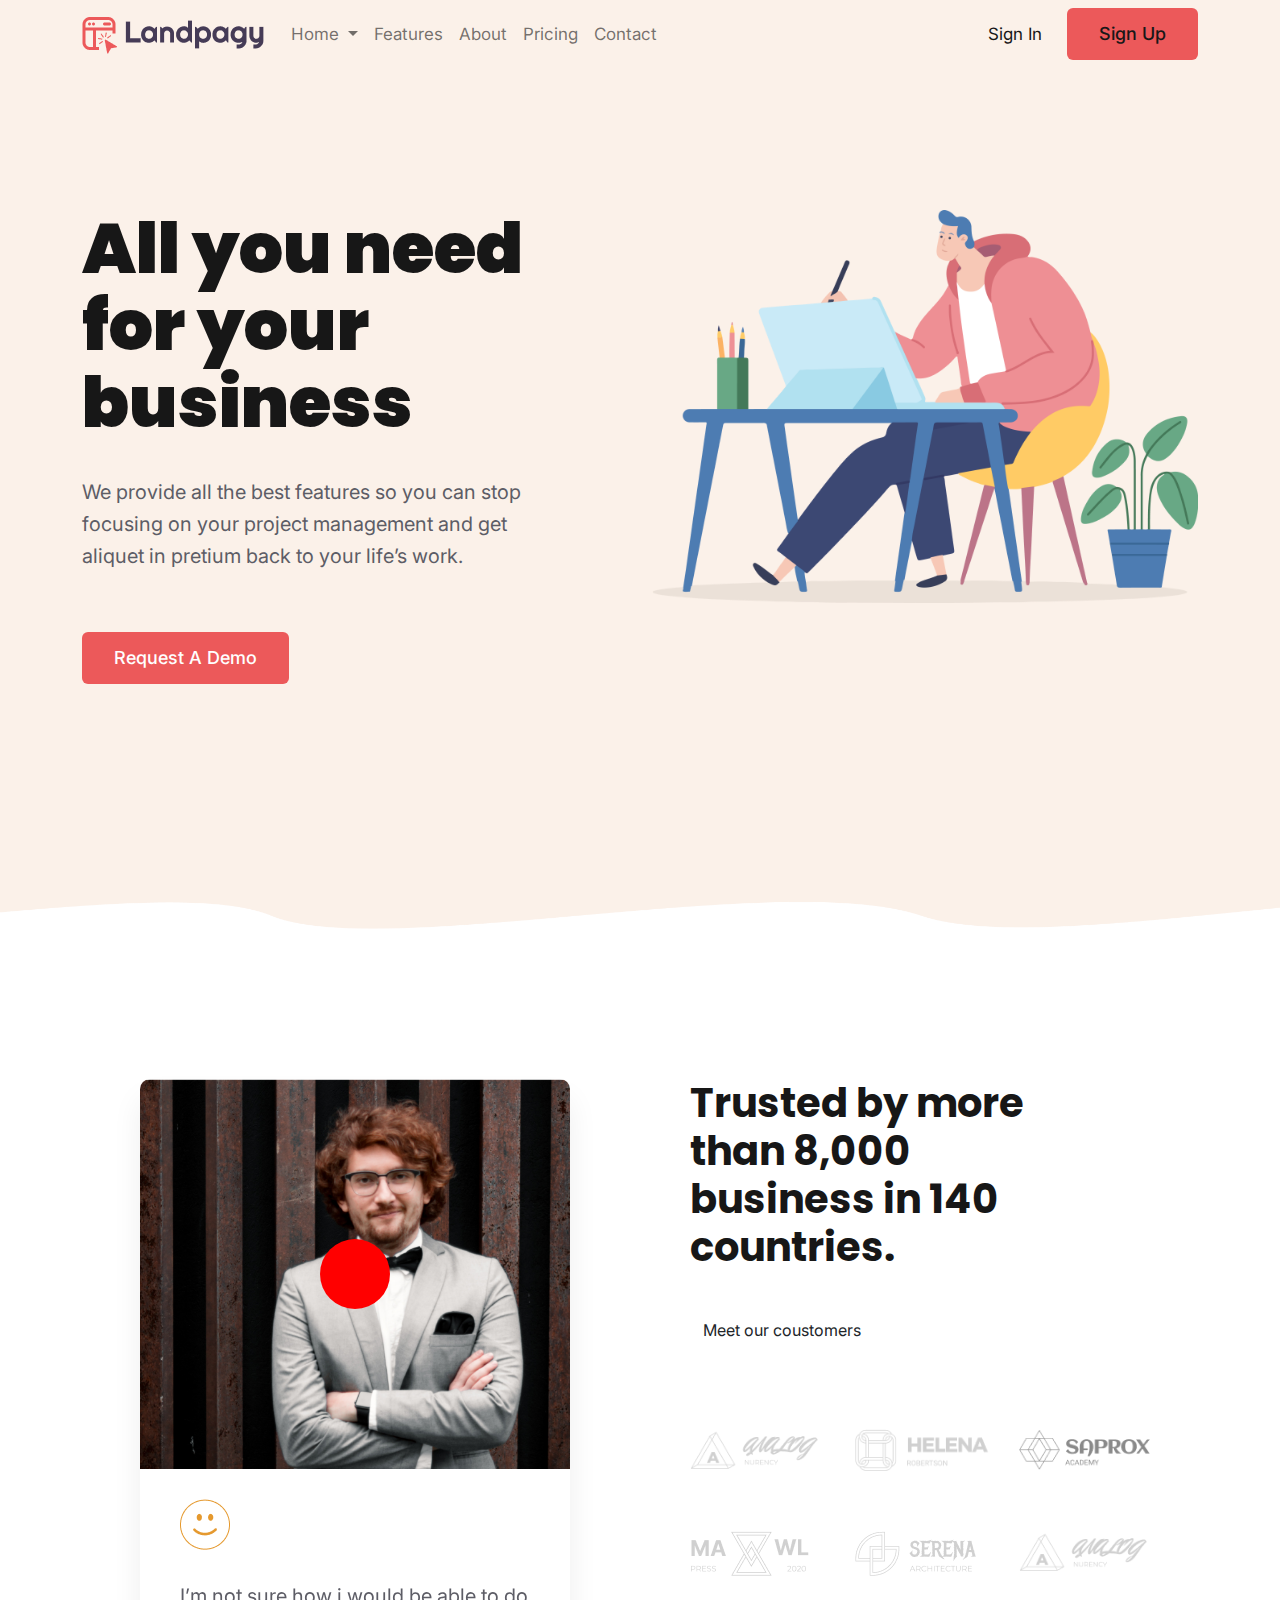
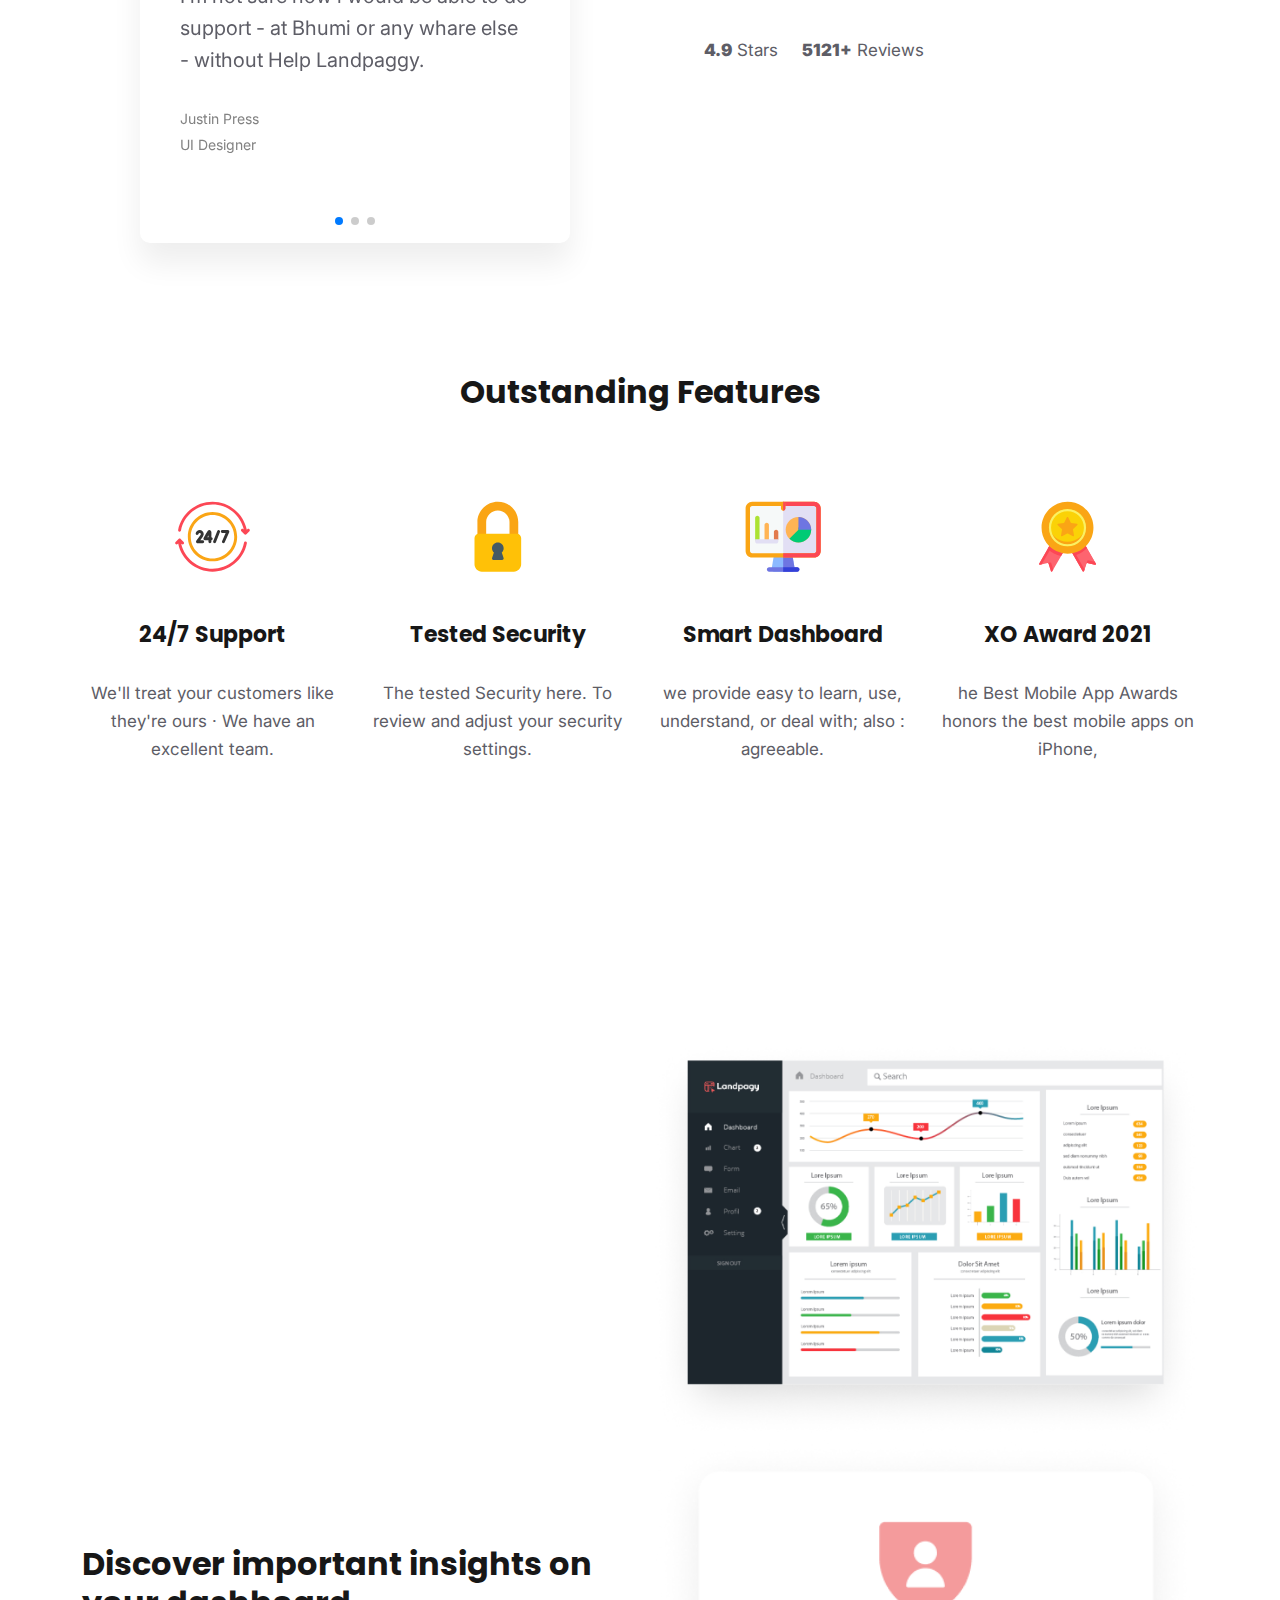
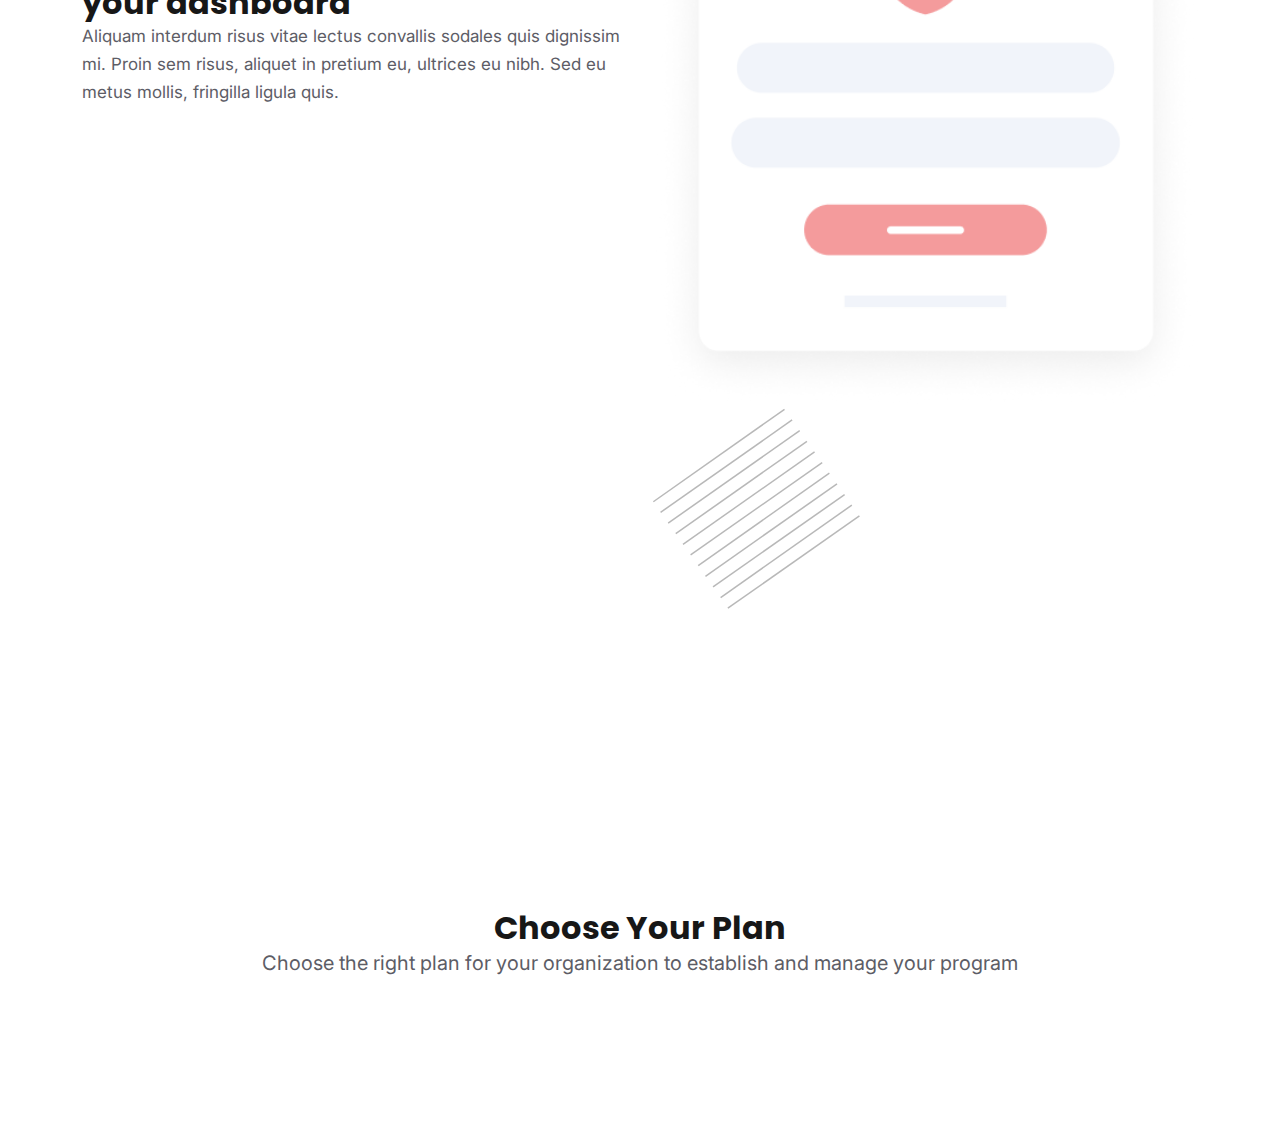
==== index-2.html @ 126695fa "hover menu" ====
<!DOCTYPE html>
<html lang="en">
<head>
    <meta charset="UTF-8">
    <meta http-equiv="X-UA-Compatible" content="IE=edge">
    <meta name="viewport" content="width=device-width, initial-scale=1.0">
    <title>Landpagy</title>
    <link rel="shortcut icon" href="assets/img/favicon.png">
    <link rel="stylesheet" href="assets/css/plugin/bootstrap.min.css">
    <link rel="stylesheet" href="assets/css/plugin/jquery.fancybox.min.css">
    <link rel="stylesheet" href="assets/css/fontawesome.min.css">
    <link rel="stylesheet" href="assets/css/plugin/wow.min.css">
    <link rel="stylesheet" href="assets/css/plugin/swiper_8.4.5.css">
    <link rel="stylesheet" href="assets/css/default.css">
    <link rel="stylesheet" href="assets/css/style.css">
    <link rel="stylesheet" href="assets/css/responsive.css">
</head>
<body>
  <!-- sass --watch assets/scss/style.scss assets/css/style.css -->
<!-- ========== HEADER AREA  ========== -->
<header class="header-area bg-pink">
  <nav class="navbar navbar-expand-lg menu_three sticky-nav">
    <div class="container">
      <a class="navbar-brand" href="#"><img src="assets/img/Logo.png" alt=""></a>
      <button class="navbar-toggler" type="button" data-bs-toggle="collapse" data-bs-target="#navbarSupportedContent" aria-controls="navbarSupportedContent" aria-expanded="false" aria-label="Toggle navigation">
        <span class="navbar-toggler-icon"></span>
      </button>
      <div class="collapse navbar-collapse" id="navbarSupportedContent">
        <ul class="navbar-nav me-auto mb-2 mb-lg-0">
          <li class="nav-item dropdown">
            <a class="nav-link dropdown-toggle" href="#" role="button" data-bs-toggle="dropdown" aria-expanded="false">
              Home 
            </a>
              <ul class="dropdown-menu">
                <li class="nav-item">
                  <a class="nav-link" href="index.html">Demo-1</a>
                </li>
                <li class="nav-item">
                  <a class="nav-link" href="index-2.html">Demo-2</a>
                </li>
              </ul>
          </li>
          <li class="nav-item">
            <a class="nav-link">
              Features
            </a>
          </li>
          <li class="nav-item">
            <a class="nav-link" href="#about">About</a>
          </li>
          <li class="nav-item">
            <a class="nav-link " href="#">Pricing</a>
          </li>
          <li class="nav-item">
            <a class="nav-link " href="#">Contact</a>
          </li>
        </ul>
        <div class="right-nav">
          <a href="">Sign In</a>
          <a href="" class="btn btn-red ml-25">Sign Up</a>
        </div>
        
      </div>
    </div>
  </nav>
</header>
<!-- ========== HEADER AREA  ========== -->
<!-- ========== MAIN AREA  ========== -->
<main>
  <section class="hero-area" style="background-image: url(./assets/img/Hero.png)">
    <div class="bg-shape"></div>
    <div class="container">
      <div class="row">
        <div class="col-xxl-6 col-md-6">
          <div class="hero-left">
            <h1 class="hero-title section-title">All you need for your business</h1>
            <p class="hero-text secondary-text">
              We provide all the best features so you can stop focusing 
              on your project management and get  aliquet in pretium back to your life’s work.
            </p>
            <a href="#" class="btn btn-red">Request A Demo</a>
          </div>
        </div>
        <div class="col-xxl-6 col-md-6">
          <div class="hero-right">
            <img class="hero-img" src="assets/img/illustration.png" alt="">
          </div>
        </div>
      </div>
    </div>
  </section>
  <!-- ========== Client Area ========== -->
  <section class="clients-area-2 pt-150">
    <div class="container">
      <div class="row">
        <div class="col-lg-6 row-item">       
          <div class="client-slider swiper">
            <div class="swiper-wrapper">
              <div class="client-slide-items swiper-slide">
                <div class="widget-top">
                  <a class="play-btn" data-fancybox href="https://www.youtube.com/watch?v=xcJtL7QggTI"><i class="fa-solid fa-play"></i></a>
                </div>
                <div class="widget-bottom">
                  <div class="smile-icon">
                    <img src="assets/img/icon/smile icon.png" alt="">
                  </div>
                  <p class="client-slide-text secondary-text">I’m not sure how i would be able to do support - at Bhumi or any whare else - without Help Landpaggy.</p>
                  <div class="author-info">
                    <span>Justin Press</span>
                    <span>UI Designer</span>
                  </div>
                </div>
              </div>
              <div class="client-slide-items swiper-slide">
                <div class="widget-top">
                  <a class="play-btn" href="https://www.youtube.com/watch?v=xcJtL7QggTI"><i class="fa-solid fa-circle-play"></i></a>
                </div>
                <div class="widget-bottom">
                  <div class="smile-icon">
                    <img src="assets/img/icon/smile icon.png" alt="">
                  </div>
                  <p class="client-slide-text secondary-text">I’m not sure how i would be able to do support - at Bhumi or any whare else - without Help Landpaggy.</p>
                  <div class="author-info">
                    <span>Justin Press</span>
                    <span>UI Designer</span>
                  </div>
                </div>
              </div>
              <div class="client-slide-items swiper-slide">
                <div class="widget-top">
                  <a class="play-btn" data-fancybox href="https://www.youtube.com/watch?v=xcJtL7QggTI"><i class="fa-solid fa-circle-play"></i></a>
                </div>
                <div class="widget-bottom">
                  <div class="smile-icon">
                    <img src="assets/img/icon/smile icon.png" alt="">
                  </div>
                  <p class="client-slide-text secondary-text">I’m not sure how i would be able to do support - at Bhumi or any whare else - without Help Landpaggy.</p>
                  <div class="author-info">
                    <span>Justin Press</span>
                    <span>UI Designer</span>
                  </div>
                </div>
              </div>

            </div>
            <div class="swiper-pagination"></div>
          </div>
        </div>
        <div class="col-lg-6 row-item">
          <h2 class="client-title section-title">Trusted by more than 8,000 business in 140 countries.</h2>
          <a href="" class="btn btn-white">Meet our coustomers</a>
          <div class="row">
            <div class="col-md-4">
              <div class="client-img">
                <img src="assets/img/icon/01 Logo.png" alt="">
              </div>
            </div>
            <div class="col-md-4">
              <div class="client-img">
                <img src="assets/img/icon/02 Logo.png" alt="">
              </div>
            </div>
            <div class="col-md-4">
              <div class="client-img">
                <img src="assets/img/icon/03 Logo.png" alt="">
              </div>
            </div>
            <div class="col-md-4">
              <div class="client-img">
                <img src="assets/img/icon/04 Logo.png" alt="">
              </div>
            </div>
            <div class="col-md-4">
              <div class="client-img">
                <img src="assets/img/icon/05 Logo.png" alt="">
              </div>
            </div>
            <div class="col-md-4">
              <div class="client-img">
                <img src="assets/img/icon/01 Logo.png" alt="">
              </div>
            </div>
          </div>
          <div class="client-review d-flex">
            <ul class="client-review-icon d-flex">
              <li><i class="fas fa-star"></i></li>
              <li><i class="fas fa-star"></i></li>
              <li><i class="fas fa-star"></i></li>
              <li><i class="fas fa-star"></i></li>
              <li><i class="fas fa-star"></i></li>
            </ul>
            <p class="star-review"><span>4.9</span> Stars</p>
            <p class="star-review"><span>5121+</span> Reviews</p>
          </div>
        </div>
      </div>
    </div>
  </section>
   <!-- ========== Client Area ========== -->

   <!-- ========== Feature Area ========== -->
   <section class="feature-area-3 pt-130 pb-130">
    <div class="feature-title">
      <h2 class="section-title d-flex justify-content-center pb-80">Outstanding Features</h2>
    </div>
    <div class="container">
      <div class="row">
        <div class="col-lg-3">
          <div class="feature-box-3">
            <img src="assets/img/icon/Group.svg" alt="" class="feature-icon mx-auto">
            <div class="feature-box-content">
              <h4 class="feature-box-title">24/7 Support</h4>
              <p class="feature-box-text">We'll treat your customers like they're ours · We have an excellent team.</p>
            </div>
          </div>
        </div>
        <div class="col-lg-3">
          <div class="feature-box-3">
            <img src="assets/img/icon/Group 868.svg" alt="" class="feature-icon mx-auto">
            <div class="feature-box-content">
              <h4 class="feature-box-title">Tested Security</h4>
              <p class="feature-box-text">The tested Security here. To review and adjust your security settings.</p>
            </div>
          </div>
        </div>
        <div class="col-lg-3">
          <div class="feature-box-3">
            <img src="assets/img/icon/Group (1).svg" alt="" class="feature-icon mx-auto">
            <div class="feature-box-content">
              <h4 class="feature-box-title">Smart Dashboard</h4>
              <p class="feature-box-text">we provide easy to learn, use, understand, or deal with; also : agreeable. </p>
            </div>
          </div>
        </div>
        <div class="col-lg-3">
          <div class="feature-box-3">
            <img src="assets/img/icon/Group (2).svg" alt="" class="feature-icon mx-auto">
            <div class="feature-box-content">
              <h4 class="feature-box-title">XO Award 2021</h4>
              <p class="feature-box-text">he Best Mobile App Awards honors the best mobile apps on iPhone,</p>
            </div>
          </div>
        </div>

      </div>
    </div>
   </section>
   <!-- ========== Feature Area ========== -->
   <!-- ========== Feature Area 2 ========== -->
   <section class="feature-area-two pt-150 pb-150">
    <div class="bg-shape"></div>
    <div class="container">
      <div class="row align-items-center">
        <div class="col-lg-6">
          <h2 class="section-title">Discover important insights on your dashboard</h2>
          <p class="feature-text">Aliquam interdum risus vitae lectus convallis sodales quis dignissim mi. Proin sem risus, aliquet in pretium eu, ultrices eu nibh. Sed eu metus mollis, fringilla ligula quis.</p>
        </div>
        <div class="col-lg-6">
          <div class="dash-img">
            <img src="assets/img/img.jpg" alt="">
            <img class="card-img" src="assets/img/card.png" alt="">
            <img class="shape" src="assets/img/shape.svg" alt="">
          </div>
        </div>
      </div>
    </div>
   </section>
   <!-- ========== Feature Area 2 ========== -->

   <!-- ========== Plan Area  ========== -->
   <section class="choose-plan-area pt-150 pb-150">
    <div class="bg-shape"></div>
    <div class="container">
      <div class="section-title-center">
        <h2 class="section-title">Choose Your Plan</h2>
        <p class="secondary-text">Choose the right plan for your organization to establish and manage your program</p>
      </div>
      <div class="row">

      </div>
    </div>
   </section>
   <!-- ========== Plan Area  ========== -->

</main>
<!-- ========== FOOTER AREA ========== -->
<!-- ========== FOOTER AREA ========== -->

    <!-- JS -->
    <script src="assets/js/plugin/jqueryv3.6.1.js"></script>
    <script src="assets/js/plugin/popperv2.11.6.js"></script>
    <script src="assets/js/plugin/bootstrap.min.js"></script>
    <script src="assets/js/plugin/jquery.fancybox.min.js"></script>
    <script src="assets/js/plugin/fontawesome.min.js"></script>
    <script src="assets/js/plugin/swiper_8.4.5.js"></script>
    <script src="assets/js/plugin/wow.js"></script>
    <script src="assets/js/plugin/jquery.counterup.js"></script>
    <script src="assets/js/plugin/scrollreveal_4.0.9.js"></script>
    <script src="assets/js/main.js"></script>
</body>
</html>
---- assets/css/default.css ----
.mt-10 {
    margin-top: 10px;
  }
  .mt-15 {
    margin-top: 15px;
  }
  .mt-20 {
    margin-top: 20px;
  }
  .mt-25 {
    margin-top: 25px;
  }
  .mt-30 {
    margin-top: 30px;
  }
  .mt-35 {
    margin-top: 35px;
  }
  .mt-40 {
    margin-top: 40px;
  }
  .mt-45 {
    margin-top: 45px;
  }
  .mt-50 {
    margin-top: 50px;
  }
  .mt-55 {
    margin-top: 55px;
  }
  .mt-60 {
    margin-top: 60px;
  }
  .mt-65 {
    margin-top: 65px;
  }
  .mt-70 {
    margin-top: 70px;
  }
  .mt-75 {
    margin-top: 75px;
  }
  .mt-80 {
    margin-top: 80px;
  }
  .mt-85 {
    margin-top: 85px;
  }
  .mt-90 {
    margin-top: 90px;
  }
  .mt-95 {
    margin-top: 95px;
  }
  .mt-100 {
    margin-top: 100px;
  }
  .mt-105 {
    margin-top: 105px;
  }
  .mt-110 {
    margin-top: 110px;
  }
  .mt-115 {
    margin-top: 115px;
  }
  .mt-120 {
    margin-top: 120px;
  }
  .mt-125 {
    margin-top: 125px;
  }
  .mt-130 {
    margin-top: 130px;
  }
  .mt-135 {
    margin-top: 135px;
  }
  .mt-140 {
    margin-top: 140px;
  }
  .mt-145 {
    margin-top: 145px;
  }
  .mt-150 {
    margin-top: 150px;
  }
  
  .mb-10 {
    margin-bottom: 10px;
  }
  .mb-15 {
    margin-bottom: 15px;
  }
  .mb-20 {
    margin-bottom: 20px;
  }
  .mb-25 {
    margin-bottom: 25px;
  }
  .mb-30 {
    margin-bottom: 30px;
  }
  .mb-35 {
    margin-bottom: 35px;
  }
  .mb-40 {
    margin-bottom: 40px;
  }
  .mb-45 {
    margin-bottom: 45px;
  }
  .mb-50 {
    margin-bottom: 50px;
  }
  .mb-55 {
    margin-bottom: 55px;
  }
  .mb-60 {
    margin-bottom: 60px;
  }
  .mb-65 {
    margin-bottom: 65px;
  }
  .mb-70 {
    margin-bottom: 70px;
  }
  .mb-75 {
    margin-bottom: 75px;
  }
  .mb-80 {
    margin-bottom: 80px;
  }
  .mb-85 {
    margin-bottom: 85px;
  }
  .mb-90 {
    margin-bottom: 90px;
  }
  .mb-95 {
    margin-bottom: 95px;
  }
  .mb-100 {
    margin-bottom: 100px;
  }
  .mb-105 {
    margin-bottom: 105px;
  }
  .mb-110 {
    margin-bottom: 110px;
  }
  .mb-115 {
    margin-bottom: 115px;
  }
  .mb-120 {
    margin-bottom: 120px;
  }
  .mb-130 {
    margin-bottom: 130px;
  }
  .mb-135 {
    margin-bottom: 135px;
  }
  .mb-140 {
    margin-bottom: 140px;
  }
  .mb-145 {
    margin-bottom: 145px;
  }
  .mb-150 {
    margin-bottom: 150px;
  }
  .mb-160 {
    margin-bottom: 160px;
  }
  
  .mr-10 {
    margin-right: 10px;
  }
  .mr-15 {
    margin-right: 15px;
  }
  .mr-20 {
    margin-right: 20px;
  }
  .mr-25 {
    margin-right: 25px;
  }
  .mr-30 {
    margin-right: 30px;
  }
  .mr-35 {
    margin-right: 35px;
  }
  .mr-40 {
    margin-right: 40px;
  }
  .mr-45 {
    margin-right: 45px;
  }
  .mr-50 {
    margin-right: 50px;
  }
  .mr-55 {
    margin-right: 55px;
  }
  .mr-60 {
    margin-right: 60px;
  }
  .mr-65 {
    margin-right: 65px;
  }
  .mr-70 {
    margin-right: 70px;
  }
  .mr-75 {
    margin-right: 75px;
  }
  .mr-80 {
    margin-right: 80px;
  }
  .mr-85 {
    margin-right: 85px;
  }
  .mr-90 {
    margin-right: 90px;
  }
  .mr-95 {
    margin-right: 95px;
  }
  .mr-100 {
    margin-right: 100px;
  }
  .ml-10 {
    margin-left: 10px;
  }
  .ml-15 {
    margin-left: 15px;
  }
  .ml-20 {
    margin-left: 20px;
  }
  .ml-25 {
    margin-left: 25px;
  }
  .ml-30 {
    margin-left: 30px;
  }
  .ml-35 {
    margin-left: 35px;
  }
  .ml-40 {
    margin-left: 40px;
  }
  .ml-45 {
    margin-left: 45px;
  }
  .ml-50 {
    margin-left: 50px;
  }
  .ml-55 {
    margin-left: 55px;
  }
  .ml-60 {
    margin-left: 60px;
  }
  .ml-65 {
    margin-left: 65px;
  }
  .ml-70 {
    margin-left: 70px;
  }
  .ml-75 {
    margin-left: 75px;
  }
  .ml-80 {
    margin-left: 80px;
  }
  .ml-85 {
    margin-left: 85px;
  }
  .ml-90 {
    margin-left: 90px;
  }
  .ml-95 {
    margin-left: 95px;
  }
  .ml-100 {
    margin-left: 100px;
  }
  
  .pt-10 {
    padding-top: 10px;
  }
  .pt-15 {
    padding-top: 15px;
  }
  .pt-20 {
    padding-top: 20px;
  }
  .pt-25 {
    padding-top: 25px;
  }
  .pt-30 {
    padding-top: 30px;
  }
  .pt-35 {
    padding-top: 35px;
  }
  .pt-40 {
    padding-top: 40px;
  }
  .pt-45 {
    padding-top: 45px;
  }
  .pt-50 {
    padding-top: 50px;
  }
  .pt-55 {
    padding-top: 55px;
  }
  .pt-60 {
    padding-top: 60px;
  }
  .pt-65 {
    padding-top: 65px;
  }
  .pt-70 {
    padding-top: 70px;
  }
  .pt-75 {
    padding-top: 75px;
  }
  .pt-80 {
    padding-top: 80px;
  }
  .pt-85 {
    padding-top: 85px;
  }
  .pt-90 {
    padding-top: 90px;
  }
  .pt-95 {
    padding-top: 95px;
  }
  .pt-100 {
    padding-top: 100px;
  }
  .pt-105 {
    padding-top: 105px;
  }
  .pt-110 {
    padding-top: 110px;
  }
  .pt-115 {
    padding-top: 115px;
  }
  .pt-120 {
    padding-top: 120px;
  }
  .pt-125 {
    padding-top: 125px;
  }
  .pt-130 {
    padding-top: 130px;
  }
  .pt-135 {
    padding-top: 135px;
  }
  .pt-140 {
    padding-top: 140px;
  }
  .pt-145 {
    padding-top: 145px;
  }
  .pt-150 {
    padding-top: 150px;
  }
  .pt-155 {
    padding-top: 155px;
  }
  .pt-160 {
    padding-top: 160px;
  }
  .pt-165 {
    padding-top: 165px;
  }
  .pt-170 {
    padding-top: 170px;
  }
  .pt-180 {
    padding-top: 180px;
  }
  .pt-200 {
    padding-top: 200px;
  }
  .pt-215 {
    padding-top: 215px;
  }
  
  .pb-10 {
    padding-bottom: 10px;
  }
  .pb-15 {
    padding-bottom: 15px;
  }
  .pb-20 {
    padding-bottom: 20px;
  }
  .pb-25 {
    padding-bottom: 25px;
  }
  .pb-30 {
    padding-bottom: 30px;
  }
  .pb-35 {
    padding-bottom: 35px;
  }
  .pb-40 {
    padding-bottom: 40px;
  }
  .pb-45 {
    padding-bottom: 45px;
  }
  .pb-50 {
    padding-bottom: 50px;
  }
  .pb-55 {
    padding-bottom: 55px;
  }
  .pb-60 {
    padding-bottom: 60px;
  }
  .pb-65 {
    padding-bottom: 65px;
  }
  .pb-70 {
    padding-bottom: 70px;
  }
  .pb-75 {
    padding-bottom: 75px;
  }
  .pb-80 {
    padding-bottom: 80px;
  }
  .pb-85 {
    padding-bottom: 85px;
  }
  .pb-90 {
    padding-bottom: 90px;
  }
  .pb-95 {
    padding-bottom: 95px;
  }
  .pb-100 {
    padding-bottom: 100px;
  }
  .pb-105 {
    padding-bottom: 105px;
  }
  .pb-110 {
    padding-bottom: 110px;
  }
  .pb-115 {
    padding-bottom: 115px;
  }
  .pb-120 {
    padding-bottom: 120px;
  }
  .pb-125 {
    padding-bottom: 125px;
  }
  .pb-130 {
    padding-bottom: 130px;
  }
  .pb-135 {
    padding-bottom: 135px;
  }
  .pb-140 {
    padding-bottom: 140px;
  }
  .pb-145 {
    padding-bottom: 145px;
  }
  .pb-150 {
    padding-bottom: 150px;
  }
  .pb-160 {
    padding-bottom: 160px;
  }
  .pb-165 {
    padding-bottom: 165px;
  }
  .pb-170 {
    padding-bottom: 170px;
  }
  .pb-175 {
    padding-bottom: 175px;
  }
  .pb-180 {
    padding-bottom: 180px;
  }
  .pb-185 {
    padding-bottom: 185px;
  }
  .pb-190 {
    padding-bottom: 190px;
  }
  .pb-195 {
    padding-bottom: 195px;
  }
  .pb-200 {
    padding-bottom: 200px;
  }
  
  .pr-10 {
    padding-right: 10px;
  }
  .pr-15 {
    padding-right: 15px;
  }
  .pr-20 {
    padding-right: 20px;
  }
  .pr-25 {
    padding-right: 25px;
  }
  .pr-30 {
    padding-right: 30px;
  }
  .pr-35 {
    padding-right: 35px;
  }
  .pr-40 {
    padding-right: 40px;
  }
  .pr-45 {
    padding-right: 45px;
  }
  .pr-50 {
    padding-right: 50px;
  }
  .pr-55 {
    padding-right: 55px;
  }
  .pr-60 {
    padding-right: 60px;
  }
  .pr-65 {
    padding-right: 65px;
  }
  .pr-70 {
    padding-right: 70px;
  }
  .pr-75 {
    padding-right: 75px;
  }
  .pr-80 {
    padding-right: 80px;
  }
  .pr-85 {
    padding-right: 85px;
  }
  .pr-90 {
    padding-right: 90px;
  }
  .pr-95 {
    padding-right: 95px;
  }
  .pr-100 {
    padding-right: 100px;
  }
  .pr-115 {
    padding-right: 115px;
  }
  .pl-10 {
    padding-left: 10px;
  }
  .pl-15 {
    padding-left: 15px;
  }
  .pl-20 {
    padding-left: 20px;
  }
  .pl-25 {
    padding-left: 25px;
  }
  .pl-30 {
    padding-left: 30px;
  }
  .pl-35 {
    padding-left: 35px;
  }
  .pl-40 {
    padding-left: 40px;
  }
  .pl-45 {
    padding-left: 45px;
  }
  .pl-50 {
    padding-left: 50px;
  }
  .pl-55 {
    padding-left: 55px;
  }
  .pl-60 {
    padding-left: 60px;
  }
  .pl-65 {
    padding-left: 65px;
  }
  .pl-70 {
    padding-left: 70px;
  }
  .pl-75 {
    padding-left: 75px;
  }
  .pl-80 {
    padding-left: 80px;
  }
  .pl-85 {
    padding-left: 85px;
  }
  .pl-90 {
    padding-left: 90px;
  }
  .pl-95 {
    padding-left: 95px;
  }
  .pl-100 {
    padding-left: 100px;
  }
  
  @media (min-width: 992px) {
    .mt-lg-20 {
      margin-top: 20px;
    }
    .mt-lg-25 {
      margin-top: 25px;
    }
    .mt-lg-30 {
      margin-top: 30px;
    }
    .mt-lg-35 {
      margin-top: 35px;
    }
    .mt-lg-40 {
      margin-top: 40px;
    }
    .mt-lg-45 {
      margin-top: 45px;
    }
    .mt-lg-50 {
      margin-top: 50px;
    }
    .mt-lg-55 {
      margin-top: 55px;
    }
    .mt-lg-60 {
      margin-top: 60px;
    }
    .mt-lg-65 {
      margin-top: 65px;
    }
    .mt-lg-70 {
      margin-top: 70px;
    }
    .mt-lg-75 {
      margin-top: 75px;
    }
    .mt-lg-80 {
      margin-top: 80px;
    }
    .mt-lg-85 {
      margin-top: 85px;
    }
    .mt-lg-90 {
      margin-top: 90px;
    }
    .mt-lg-95 {
      margin-top: 95px;
    }
    .mt-lg-100 {
      margin-top: 100px;
    }
    .mt-lg-105 {
      margin-top: 105px;
    }
    .mt-lg-110 {
      margin-top: 110px;
    }
    .mt-lg-115 {
      margin-top: 115px;
    }
    .mt-lg-120 {
      margin-top: 120px;
    }
    .mt-lg-125 {
      margin-top: 125px;
    }
    .mt-lg-130 {
      margin-top: 130px;
    }
    .mt-lg-135 {
      margin-top: 135px;
    }
    .mt-lg-140 {
      margin-top: 140px;
    }
    .mt-lg-145 {
      margin-top: 145px;
    }
    .mt-lg-150 {
      margin-top: 150px;
    }
  
    .mb-lg-20 {
      margin-bottom: 20px;
    }
    .mb-lg-25 {
      margin-bottom: 25px;
    }
    .mb-lg-30 {
      margin-bottom: 30px;
    }
    .mb-lg-35 {
      margin-bottom: 35px;
    }
    .mb-lg-40 {
      margin-bottom: 40px;
    }
    .mb-lg-45 {
      margin-bottom: 45px;
    }
    .mb-lg-50 {
      margin-bottom: 50px;
    }
    .mb-lg-55 {
      margin-bottom: 55px;
    }
    .mb-lg-60 {
      margin-bottom: 60px;
    }
    .mb-lg-65 {
      margin-bottom: 65px;
    }
    .mb-lg-70 {
      margin-bottom: 70px;
    }
    .mb-lg-75 {
      margin-bottom: 75px;
    }
    .mb-lg-80 {
      margin-bottom: 80px;
    }
    .mb-lg-85 {
      margin-bottom: 85px;
    }
    .mb-lg-90 {
      margin-bottom: 90px;
    }
    .mb-lg-95 {
      margin-bottom: 95px;
    }
    .mb-lg-100 {
      margin-bottom: 100px;
    }
    .mb-lg-105 {
      margin-bottom: 105px;
    }
    .mb-lg-110 {
      margin-bottom: 110px;
    }
    .mb-lg-115 {
      margin-bottom: 115px;
    }
    .mb-lg-120 {
      margin-bottom: 120px;
    }
    .mb-lg-130 {
      margin-bottom: 130px;
    }
    .mb-lg-140 {
      margin-bottom: 140px;
    }
    .mb-lg-150 {
      margin-bottom: 150px;
    }
  
    .mr-lg-10 {
      margin-right: 10px;
    }
    .mr-lg-15 {
      margin-right: 15px;
    }
    .mr-lg-20 {
      margin-right: 20px;
    }
    .mr-lg-25 {
      margin-right: 25px;
    }
    .mr-lg-30 {
      margin-right: 30px;
    }
    .mr-lg-35 {
      margin-right: 35px;
    }
    .mr-lg-40 {
      margin-right: 40px;
    }
    .mr-lg-45 {
      margin-right: 45px;
    }
    .mr-lg-50 {
      margin-right: 50px;
    }
    .mr-lg-55 {
      margin-right: 55px;
    }
    .mr-lg-60 {
      margin-right: 60px;
    }
    .mr-lg-65 {
      margin-right: 65px;
    }
    .mr-lg-70 {
      margin-right: 70px;
    }
    .mr-lg-75 {
      margin-right: 75px;
    }
    .mr-lg-80 {
      margin-right: 80px;
    }
    .mr-lg-85 {
      margin-right: 85px;
    }
    .mr-lg-90 {
      margin-right: 90px;
    }
    .mr-lg-95 {
      margin-right: 95px;
    }
    .mr-lg-100 {
      margin-right: 100px;
    }
    .ml-lg-10 {
      margin-left: 10px;
    }
    .ml-lg-15 {
      margin-left: 15px;
    }
    .ml-lg-20 {
      margin-left: 20px;
    }
    .ml-lg-25 {
      margin-left: 25px;
    }
    .ml-lg-30 {
      margin-left: 30px;
    }
    .ml-lg-35 {
      margin-left: 35px;
    }
    .ml-lg-40 {
      margin-left: 40px;
    }
    .ml-lg-45 {
      margin-left: 45px;
    }
    .ml-lg-50 {
      margin-left: 50px;
    }
    .ml-lg-55 {
      margin-left: 55px;
    }
    .ml-lg-60 {
      margin-left: 60px;
    }
    .ml-lg-65 {
      margin-left: 65px;
    }
    .ml-lg-70 {
      margin-left: 70px;
    }
    .ml-lg-75 {
      margin-left: 75px;
    }
    .ml-lg-80 {
      margin-left: 80px;
    }
    .ml-lg-85 {
      margin-left: 85px;
    }
    .ml-lg-90 {
      margin-left: 90px;
    }
    .ml-lg-95 {
      margin-left: 95px;
    }
    .ml-lg-100 {
      margin-left: 100px;
    }
  
    .pt-lg-20 {
      padding-top: 20px;
    }
    .pt-lg-25 {
      padding-top: 25px;
    }
    .pt-lg-30 {
      padding-top: 30px;
    }
    .pt-lg-35 {
      padding-top: 35px;
    }
    .pt-lg-40 {
      padding-top: 40px;
    }
    .pt-lg-45 {
      padding-top: 45px;
    }
    .pt-lg-50 {
      padding-top: 50px;
    }
    .pt-lg-55 {
      padding-top: 55px;
    }
    .pt-lg-60 {
      padding-top: 60px;
    }
    .pt-lg-65 {
      padding-top: 65px;
    }
    .pt-lg-70 {
      padding-top: 70px;
    }
    .pt-lg-75 {
      padding-top: 75px;
    }
    .pt-lg-80 {
      padding-top: 80px;
    }
    .pt-lg-85 {
      padding-top: 85px;
    }
    .pt-lg-90 {
      padding-top: 90px;
    }
    .pt-lg-95 {
      padding-top: 95px;
    }
    .pt-lg-100 {
      padding-top: 100px;
    }
    .pt-lg-105 {
      padding-top: 105px;
    }
    .pt-lg-110 {
      padding-top: 110px;
    }
    .pt-lg-115 {
      padding-top: 115px;
    }
    .pt-lg-120 {
      padding-top: 120px;
    }
  
    .pb-lg-20 {
      padding-bottom: 20px;
    }
    .pb-lg-25 {
      padding-bottom: 25px;
    }
    .pb-lg-30 {
      padding-bottom: 30px;
    }
    .pb-lg-35 {
      padding-bottom: 35px;
    }
    .pb-lg-40 {
      padding-bottom: 40px;
    }
    .pb-lg-45 {
      padding-bottom: 45px;
    }
    .pb-lg-50 {
      padding-bottom: 50px;
    }
    .pb-lg-55 {
      padding-bottom: 55px;
    }
    .pb-lg-60 {
      padding-bottom: 60px;
    }
    .pb-lg-65 {
      padding-bottom: 65px;
    }
    .pb-lg-70 {
      padding-bottom: 70px;
    }
    .pb-lg-75 {
      padding-bottom: 75px;
    }
    .pb-lg-80 {
      padding-bottom: 80px;
    }
    .pb-lg-85 {
      padding-bottom: 85px;
    }
    .pb-lg-90 {
      padding-bottom: 90px;
    }
    .pb-lg-95 {
      padding-bottom: 95px;
    }
    .pb-lg-100 {
      padding-bottom: 100px;
    }
    .pb-lg-105 {
      padding-bottom: 105px;
    }
    .pb-lg-110 {
      padding-bottom: 110px;
    }
    .pb-lg-115 {
      padding-bottom: 115px;
    }
    .pb-lg-120 {
      padding-bottom: 120px;
    }
    .pr-lg-10 {
      padding-right: 10px;
    }
    .pr-lg-15 {
      padding-right: 15px;
    }
    .pr-lg-20 {
      padding-right: 20px;
    }
    .pr-lg-25 {
      padding-right: 25px;
    }
    .pr-lg-30 {
      padding-right: 30px;
    }
    .pr-lg-35 {
      padding-right: 35px;
    }
    .pr-lg-40 {
      padding-right: 40px;
    }
    .pr-lg-45 {
      padding-right: 45px;
    }
    .pr-lg-50 {
      padding-right: 50px;
    }
    .pr-lg-55 {
      padding-right: 55px;
    }
    .pr-lg-60 {
      padding-right: 60px;
    }
    .pr-lg-65 {
      padding-right: 65px;
    }
    .pr-lg-70 {
      padding-right: 70px;
    }
    .pr-lg-75 {
      padding-right: 75px;
    }
    .pr-lg-80 {
      padding-right: 80px;
    }
    .pr-lg-85 {
      padding-right: 85px;
    }
    .pr-lg-90 {
      padding-right: 90px;
    }
    .pr-lg-95 {
      padding-right: 95px;
    }
    .pr-lg-100 {
      padding-right: 100px;
    }
    .pl-lg-10 {
      padding-left: 10px;
    }
    .pl-lg-15 {
      padding-left: 15px;
    }
    .pl-lg-20 {
      padding-left: 20px;
    }
    .pl-lg-25 {
      padding-left: 25px;
    }
    .pl-lg-30 {
      padding-left: 30px;
    }
    .pl-lg-35 {
      padding-left: 35px;
    }
    .pl-lg-40 {
      padding-left: 40px;
    }
    .pl-lg-45 {
      padding-left: 45px;
    }
    .pl-lg-50 {
      padding-left: 50px;
    }
    .pl-lg-55 {
      padding-left: 55px;
    }
    .pl-lg-60 {
      padding-left: 60px;
    }
    .pl-lg-65 {
      padding-left: 65px;
    }
    .pl-lg-70 {
      padding-left: 70px;
    }
    .pl-lg-75 {
      padding-left: 75px;
    }
    .pl-lg-80 {
      padding-left: 80px;
    }
    .pl-lg-85 {
      padding-left: 85px;
    }
    .pl-lg-90 {
      padding-left: 90px;
    }
    .pl-lg-95 {
      padding-left: 95px;
    }
    .pl-lg-100 {
      padding-left: 100px;
    }
  }
---- assets/css/style.css ----
@import url("https://fonts.googleapis.com/css2?family=Inter:wght@400;500;600;700&family=Poppins:wght@300;400;500;600;700;800;900&display=swap");
* {
  margin: 0;
  padding: 0;
  box-sizing: border-box;
}

*::-moz-selection {
  background: #EC595A;
  color: #fff;
  text-shadow: none;
}

::-moz-selection {
  background: #EC595A;
  color: #fff;
  text-shadow: none;
}

::selection {
  background: #EC595A;
  color: #fff;
  text-shadow: none;
}

::-webkit-scrollbar {
  width: 10px;
  height: 8px;
}

::-webkit-scrollbar-track {
  background: #fff;
}

::-webkit-scrollbar-thumb {
  background: #999999;
  border-radius: 30px;
}

body {
  color: #5D5D66;
  font-family: "Inter", sans-serif;
  font-weight: 400;
  font-size: 17px;
  height: 100%;
  line-height: 28px;
}

h1,
h2,
h3,
h4,
h5,
h6,
.h1,
.h2,
.h3,
.h4,
.h5,
.h6 {
  color: #171717;
  font-family: "Poppins", sans-serif;
  font-weight: 700;
  margin: 0;
  padding: 0;
}

p,
ul {
  margin: 0;
  padding: 0;
}

li {
  list-style: none;
}

ul {
  list-style: none;
}

a {
  color: #EC595A;
  display: inline-block;
  text-decoration: none;
  transition: all 0.3s ease-in-out;
}
a:hover, a:focus {
  text-decoration: none;
  outline: none;
  color: #EC595A;
}

img,
picture {
  max-width: 100%;
  display: block;
}

.bg-feta {
  background-color: #DCFADD;
}

.bg-gray {
  background-color: #f5f5f7;
}

.bg-pink {
  background-color: #FBF1E9;
}

.b-redius {
  border-radius: 15px;
}

.bg-black-800 {
  background-color: #242729;
}

.secondary-text {
  font-size: 20px;
  font-weight: 400;
  font-family: "Inter", sans-serif;
  line-height: 32px;
}

.section-title-center {
  text-align: center;
  padding-bottom: rem(45px);
}

.fancybox-container {
  z-index: 9999999;
}

.btn-red {
  border-radius: 6px;
  background-color: #EC595A;
  color: #ffffff;
  font-size: 18px;
  font-weight: 500;
  line-height: 22px;
  padding: 14px 31px;
}
.btn-red:hover {
  background-color: #171717;
  color: #EC595A;
}

.btn-bordered {
  border: 2px solid #EC595A;
  border-radius: 5px;
  padding: 12.5px 40px;
}
.btn-bordered i {
  font-size: 15px;
}
.btn-bordered:hover {
  border-color: #171717;
  background-color: #171717;
  color: #EC595A;
}

.btn-black {
  background-color: #171717;
  color: #ffffff;
  font-size: 20px;
  font-weight: 600;
  padding: 19px 35px;
  border-radius: 5px;
}
.btn-black:hover {
  background-color: #EC595A;
  color: #171717;
}

.header-area {
  position: relative;
  z-index: 9999;
}

.navbar {
  position: absolute;
  width: 100%;
  left: 0;
  top: 0;
}

.menu .nav-item {
  padding: 45px 0;
}
.menu .nav-item .nav-link {
  color: #171717;
  font-weight: 500;
  padding: 0;
  position: relative;
}
.menu .nav-item .nav-link::before {
  position: absolute;
  content: "";
  left: 0;
  bottom: 0;
  background-color: #EC595A;
  height: 1px;
  width: 0%;
  transition: width 0.2s linear;
  transition-duration: 0.2s;
  transition-timing-function: linear;
  transition-delay: 0s;
  transition-property: width;
}
.menu .nav-item .nav-link.dropdown-toggle::after {
  display: none;
}
.menu .nav-item .nav-link:hover::before {
  width: 100%;
}
.menu .nav-item .nav-link:hover, .menu .nav-item .nav-link.active {
  color: #EC595A;
}
.menu .nav-item .nav-link i {
  position: absolute;
  top: 7px;
  right: -15px;
  font-size: 10px;
}
.menu .nav-item + .nav-item {
  margin-left: 30px;
}

.right-nav {
  display: flex;
  align-items: center;
  margin-left: 45px;
}
.right-nav a {
  color: #171717;
}
.right-nav a span {
  color: #a0a1a3;
  padding-right: 30px;
}

.banner-area {
  position: relative;
  overflow: hidden;
  z-index: 1;
}
.banner-area .shape {
  position: absolute;
  z-index: -1;
}
.banner-area .shape:nth-child(1) {
  left: 100px;
  top: 200px;
}
.banner-area .shape:nth-child(2) {
  left: 300px;
  bottom: 200px;
}
.banner-area .shape:nth-child(3) {
  right: 300px;
  top: 400px;
}
.banner-area .shape:nth-child(4) {
  right: 100px;
  bottom: 200px;
}

.banner-title {
  font-size: 50px;
  line-height: 62px;
}

.client-text {
  font-size: 22px;
  line-height: 36px;
}
.client-text span {
  color: #171717;
}

.clients-img {
  width: 20%;
  opacity: 0.4;
  cursor: pointer;
  transition: all 0.3s ease-in-out;
}
.clients-img:hover {
  opacity: 1;
}

.clients-area-2 .row-item {
  padding: 0 50px;
}
.clients-area-2 .client-slider {
  background-color: #fff;
  border-radius: 10px;
  box-shadow: 0px 20px 30px 0px #eee;
  padding-bottom: 85px;
  overflow: hidden;
  margin: 0 20px;
}
.clients-area-2 .client-slider .client-slide-items .widget-top {
  margin-bottom: 30px;
  position: relative;
  width: 100%;
  height: 390px;
  background-image: url(../img/smile.png);
  background-size: cover;
  background-position: center;
  background-repeat: no-repeat;
  z-index: 1;
}
.clients-area-2 .client-slider .client-slide-items .widget-top a.play-btn {
  width: 70px;
  height: 70px;
  background: red;
  border-radius: 50%;
  font-size: 28px;
  color: #fff;
  text-align: center;
  top: 50%;
  left: 50%;
  position: absolute;
  transform: translate(-50%, -50%);
  z-index: 1;
}
.clients-area-2 .client-slider .client-slide-items .widget-top a.play-btn i.fa-solid.fa-play {
  top: 30%;
  position: absolute;
  left: 40%;
}
.clients-area-2 .client-slider .client-slide-items .widget-bottom {
  padding: 0 40px;
}
.clients-area-2 .client-slider .client-slide-items .widget-bottom .client-slide-text {
  padding: 30px 0;
}
.clients-area-2 .client-slider .client-slide-items .widget-bottom .author-info span {
  display: block;
  font-family: "Inter", sans-serif;
  font-size: 14px;
  font-weight: 400;
  line-height: 26px;
  color: #828282;
}
.clients-area-2 h2 {
  font-size: 40px;
  line-height: 48px;
  width: 80%;
  padding-bottom: 40px;
}
.clients-area-2 a {
  margin-bottom: 50px;
}
.clients-area-2 .client-img {
  padding: 30px 0;
  opacity: 0.5;
}
.clients-area-2 .client-img:hover {
  opacity: 1;
}
.clients-area-2 .client-review {
  padding-top: 30px;
}
.clients-area-2 .client-review .client-review-icon {
  color: #EFBA34;
}
.clients-area-2 .client-review .star-review {
  padding-left: 14px;
  padding-right: 10px;
}
.clients-area-2 .client-review span {
  font-weight: 900;
}

.services-title {
  font-size: 50px;
  line-height: 62px;
}

.service-item {
  padding: 50px 40px 46px;
  background: #ffffff;
  border-radius: 10px;
  box-shadow: 0 0.125rem 0.25rem rgba(0, 0, 0, 0.08);
  transition: all 0.3s ease-in-out;
}
.service-item img {
  margin-bottom: 30px;
}
.service-item-title {
  font-size: 22px;
  line-height: 30px;
  margin-bottom: 20px;
}
.service-item-text {
  font-size: 15px;
  line-height: 27px;
  margin-bottom: 35px;
  width: 90%;
}
.service-item .btn {
  color: #EC595A;
  font-size: 18px;
  line-height: 50px;
  font-weight: 500;
  padding: 0;
}
.service-item .btn i {
  margin-left: 5px;
  font-size: 15px;
}
.service-item:hover {
  box-shadow: 0px 4px 4px 0px rgba(0, 0, 0, 0.2509803922);
}
.service-item:hover .service-item-title {
  color: #EC595A;
}

.feature-images {
  position: relative;
  z-index: 1;
}
.feature-images .shape {
  position: absolute;
  z-index: -1;
}
.feature-images .shape:nth-child(1) {
  bottom: 30px;
  right: 20px;
}
.feature-images .shape:nth-child(2) {
  top: -10px;
  left: 0px;
}

.feature-title {
  font-size: 50px;
  line-height: 62px;
  margin-bottom: 10px;
}

.feature-list {
  display: flex;
  flex-wrap: wrap;
}
.feature-list li {
  width: 45%;
  color: #171717;
}
.feature-list li i {
  color: #37bd8a;
  margin-right: 10px;
  font-size: 15px;
}

.features-area-2 {
  overflow: hidden;
}
.features-area-2 .features-right {
  position: relative;
  z-index: 2;
  width: 67%;
  margin: 0 auto;
}
.features-area-2 .features-right .shape {
  position: absolute;
  z-index: -1;
}
.features-area-2 .features-right .shape:nth-child(1) {
  top: 0;
  left: 0;
}
.features-area-2 .features-right .shape:nth-child(1) {
  top: 0;
  left: 0;
}
.features-area-2 .features-right img {
  position: absolute;
  z-index: 1;
}
.features-area-2 .features-right .img-1 {
  left: 0;
}
.features-area-2 .features-right .img-2 {
  right: -20px;
  top: 40px;
}
.features-area-2 .features-title {
  font-size: 50px;
  line-height: 62px;
}
.features-area-2 .features-item {
  display: flex;
  flex-wrap: wrap;
  margin-bottom: 40px;
}
.features-area-2 .features-item .item-img {
  width: 10%;
}
.features-area-2 .features-item .item-content {
  width: 80%;
}
.features-area-2 .features-item .item-content .item-title {
  font-size: 22px;
  line-height: 30px;
  margin-bottom: 10px;
}
.features-area-2 .features-item .item-content .item-text span {
  color: #EC595A;
}

.feature-area-3 .feature-box {
  margin: 0 40px;
}
.feature-area-3 .feature-box-content {
  text-align: center;
}
.feature-area-3 .feature-box-content .feature-box-title {
  font-size: 22px;
  padding-top: 50px;
  padding-bottom: 30px;
}

.feature-area-4 {
  background-image: url("../img/bg.png");
  background-size: cover;
  background-position: center;
  background-repeat: no-repeat;
  position: relative;
  z-index: 1;
  overflow: hidden;
  padding-bottom: 210px;
}
.feature-area-4 .container h2 {
  font-size: 40px;
  line-height: 48px;
  width: 80%;
}
.feature-area-4 .container p {
  padding: 30px 0;
  width: 75%;
}
.feature-area-4 .container .dash-img {
  position: relative;
}
.feature-area-4 .container .dash-img img + img {
  position: absolute;
  right: -10%;
  bottom: -20%;
  width: 50%;
}
.feature-area-4 .container .dash-img .shape {
  z-index: -1;
}

.testimonial-area .testimonial-container {
  max-width: 1420px;
}
.testimonial-area .testimonial-container .testimonial-title {
  font-size: 50px;
  line-height: 62px;
}
.testimonial-area .testimonial-container .swiper-pagination-bullet {
  width: 10px;
  height: 10px;
  background-color: #0C0D0E;
}
.testimonial-area .testimonial-container .swiper-pagination-bullet:active {
  background-color: #171717;
}
.testimonial-area .testimonial-container .testimonial-item {
  width: 700px;
  box-shadow: 0px 20px 50px 0px rgba(23, 23, 23, 0.0784313725);
  border-radius: 15px;
  background-color: #ffffff;
  display: flex;
  flex-wrap: wrap;
  padding: 50px 40px;
}
.testimonial-area .testimonial-container .testimonial-item .testimonial-item-img {
  width: 30%;
}
.testimonial-area .testimonial-container .testimonial-item .testimonial-item-content {
  width: 70%;
}
.testimonial-area .testimonial-container .testimonial-item .testimonial-item-content .item-text {
  color: #171717;
  font-style: italic;
}
.testimonial-area .testimonial-container .testimonial-item .testimonial-item-content .item-title {
  font-size: 15px;
  line-height: 20px;
  color: #EC595A;
  margin-top: 20px;
}

.price-plan-area .price-box {
  box-shadow: 0px 20px 50px 0px rgba(0, 0, 0, 0.0509803922);
  border-radius: 15px;
}
.price-plan-area .price-plan-item .price-plan-content {
  margin-bottom: 65px;
}
.price-plan-area .price-plan-item .price-plan-content .price-subtitle {
  font-size: 17px;
  line-height: 22px;
  text-transform: uppercase;
  margin-bottom: 35px;
  font-family: "Inter", sans-serif;
  font-weight: 500;
  color: #171717;
}
.price-plan-area .price-plan-item .price-plan-content .price-title {
  font-size: 50px;
  line-height: 62px;
  margin-bottom: 5px;
  color: #EC595A;
  text-transform: uppercase;
}
.price-plan-area .price-plan-item .price-plan-content .price-title span {
  display: inline-block;
  font-size: 20px;
  color: #5D5D66;
  font-weight: 400;
  line-height: 1.2;
}
.price-plan-area .price-plan-item .price-plan-content .price-list {
  margin-top: 25px;
}
.price-plan-area .price-plan-item .price-plan-content .price-list .disabled {
  color: #848D95;
}
.price-plan-area .price-plan-item .price-plan-content .price-list li {
  padding-bottom: 10px;
}
.price-plan-area .price-plan-item .price-plan-content .price-list i {
  color: #37bd8a;
  padding-right: 15px;
}
.price-plan-area .price-plan-item .btn-price-plan {
  color: #EC595A;
  border: 2px solid #EC595A;
  font-size: 18px;
  padding: 15px 30px;
  font-weight: 500;
}
.price-plan-area .price-plan-item .btn-price-plan:hover {
  background-color: #EC595A;
  color: #ffffff;
}
.price-plan-area .price-title {
  font-size: 50px;
  line-height: 62px;
}

.price-plan-item {
  padding: 45px 75px;
  position: relative;
}
.price-plan-item::after {
  position: absolute;
  content: "";
  width: 1px;
  height: 80%;
  top: 0;
  right: 0;
  background-image: linear-gradient(180deg, #FFFFFF 0%, #C8CCD0 51.56%, #FFFFFF 100%);
}

.price-plan-area .price-box .col-lg-4 {
  padding: 0;
}
.price-plan-area .price-box .col-lg-4:last-child .price-plan-item::after {
  display: none;
}

.cta-area {
  color: #000;
}
.cta-area .shape {
  position: absolute;
}
.cta-area .shape:nth-child(1) {
  left: 0;
  top: 0;
}
.cta-area .shape:nth-child(2) {
  top: 0;
  right: 30%;
}
.cta-area .shape:nth-child(3) {
  bottom: 0;
  right: 40%;
}

.footer-wedget .footer-text {
  color: #BBC0C4;
  width: 90%;
}
.footer-wedget .footer-title {
  color: #ffffff;
  line-height: 27px;
  margin-bottom: 22px;
}
.footer-wedget .footer-title font {
  width: 600;
  size: 18px;
}
.footer-wedget .footer-menu li a {
  color: #BBC0C4;
  line-height: 40px;
  transition: all 0.3s ease-in-out;
}
.footer-wedget .footer-menu li a:hover {
  color: #EC595A;
}
.footer-wedget .footer-menu-social li {
  display: inline-block;
  margin-right: 15px;
}
.footer-wedget .footer-menu-social li a {
  background: #ffffff;
  width: 32px;
  height: 32px;
  border-radius: 10px;
  text-align: center;
  color: #171717;
  transition: all 0.3s ease-in-out;
}
.footer-wedget .footer-menu-social li a i {
  font-size: 12px;
}
.footer-wedget .footer-menu-social li a i:hover {
  color: #EC595A;
}

.copyright-text {
  color: #BBC0C4;
  font-size: 15px;
  line-height: 27px;
}

.language-list select {
  color: #BBC0C4;
  font-size: 14px;
  background: transparent;
  border: none;
}

.footer-area {
  position: relative;
  z-index: 1;
}
.footer-area .shape {
  position: absolute;
  bottom: 0;
  right: 0;
  z-index: -1;
}

.hero-area {
  overflow: hidden;
  padding-top: 210px;
  padding-bottom: 245px;
  background-position: center;
  background-size: cover;
  background-repeat: no-repeat;
  position: relative;
  z-index: 1;
}
.hero-area .hero-left .hero-title {
  font-size: 70px;
  line-height: 77px;
  font-family: "Poppins", sans-serif;
  font-weight: 900;
}
.hero-area .hero-left .hero-text {
  margin: 35px 0 60px 0;
  width: 85%;
}

/*# sourceMappingURL=style.css.map */
---- assets/css/responsive.css ----
@media(max-width: 1500px){}
@media(max-width: 1400px){
    
}
@media(max-width: 1199px){
    .header-area .container-fluid{
        margin-left: 15px;
        margin-right: 15px;

    }
    .menu .nav-item + .nav-item{
        margin-left: 30px;
    }
    .service-item{
        /* padding: 50px 0px 46px; */
    }
    .price-plan-item {
        padding: 45px 23px;
    }
    p.cta-text {
        margin-bottom: 40px;
       }
       
    
}
@media(max-width: 991px){
    .banner-title,
    .price-plan-area .price-title,
    .features-area-2 .features-title,
    .testimonial-title,
    .feature-title,
    .services-title {
        font-size: 40px;
        line-height: 52px;
        margin-bottom: 40px;
    }
    .feature-images {
        margin-bottom: 30px;
    }
    .features-area-2 .features-right {
        min-height: 500px;
    }
    .footer-area .shape {
        display: none;
    }
    .footer-top {
        padding: 105px 0;
    }

    .banner-area .bg-shapes {
        display: none;
    }

    .service-item{
        margin-bottom: 30px;
    }
    .service-item-text{
        width: 90%;
    }

    ul.navbar-nav.menu{
        padding-left: 15px;
        background-color: #fff;
    }

    .menu .nav-item + .nav-item {
        margin-left: 0;
    }
    .menu .nav-item {
        padding: 5px 0;
    }

    .menu .nav-item .nav-link i {
        right: 10px;    
      }
      .header-area .container-fluid{
        margin: 0;
        padding: 15px;
        background: #fff;

    }
    .right-nav{
        margin-left: -11%;
    }
    
}
@media(max-width: 767px){
    .header-area .container-fluid {
        padding-right: 30px;
        padding-left: 30px;
    }
    .right-nav{
        margin-left: -22%;
    }
    .testimonial-item-img{
        width: 100%;
    }
    .testimonial-area .testimonial-container .testimonial-item .testimonial-item-img{
        width: 100%;
        padding-bottom: 15px;
    }
}
@media(max-width: 575px){
    .banner-area{
        padding-top: 120px;
        padding-bottom: 120px;
    }
    .clients-img{
        width: 100%;
    }
    .clients-img img{
        margin: 0 auto 30px;
    }

    .price-plan-area .price-box {
    
    box-shadow: none;
    background: transparent;
   }
   .price-plan-item{
    box-shadow: 0px 20px 50px 0px rgb(0 0 0 / 5%);
    border-radius: 15px;
    margin-bottom: 30px;
   }

   .price-plan-area .price-box .col-lg-4 {
    padding: 0 15px;
   }
   .price-plan-item::after {
    display: none;
  }
  .cta-area {
    padding: 0 15px 80px;
  }
  .feature-area-2,
  .feature-area{
    padding: 80px 0;
  }
  .feature-text{
    width: 80%;
  }

  .right-nav{
    margin-left: -24%;
}

    
}
@media(max-width: 450px){}
@media(max-width:375px){}
@media(max-width: 320px){}
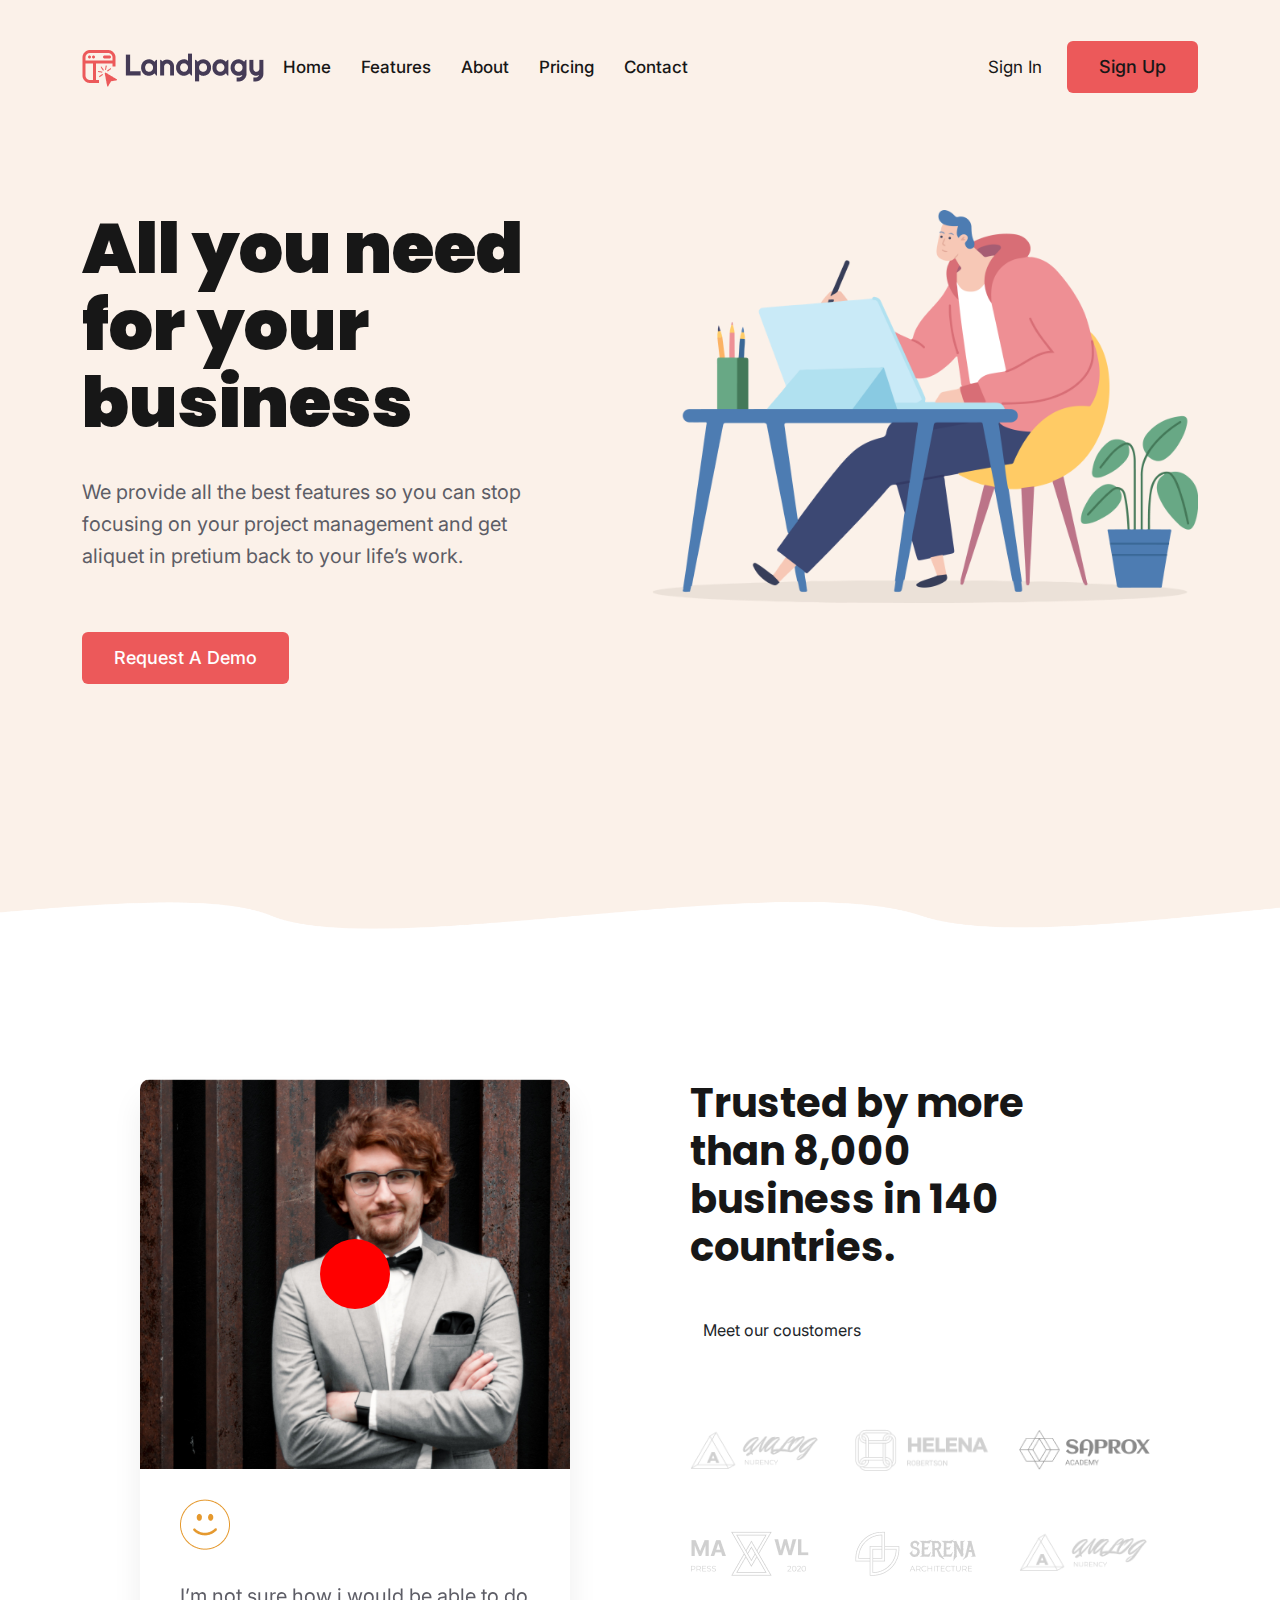
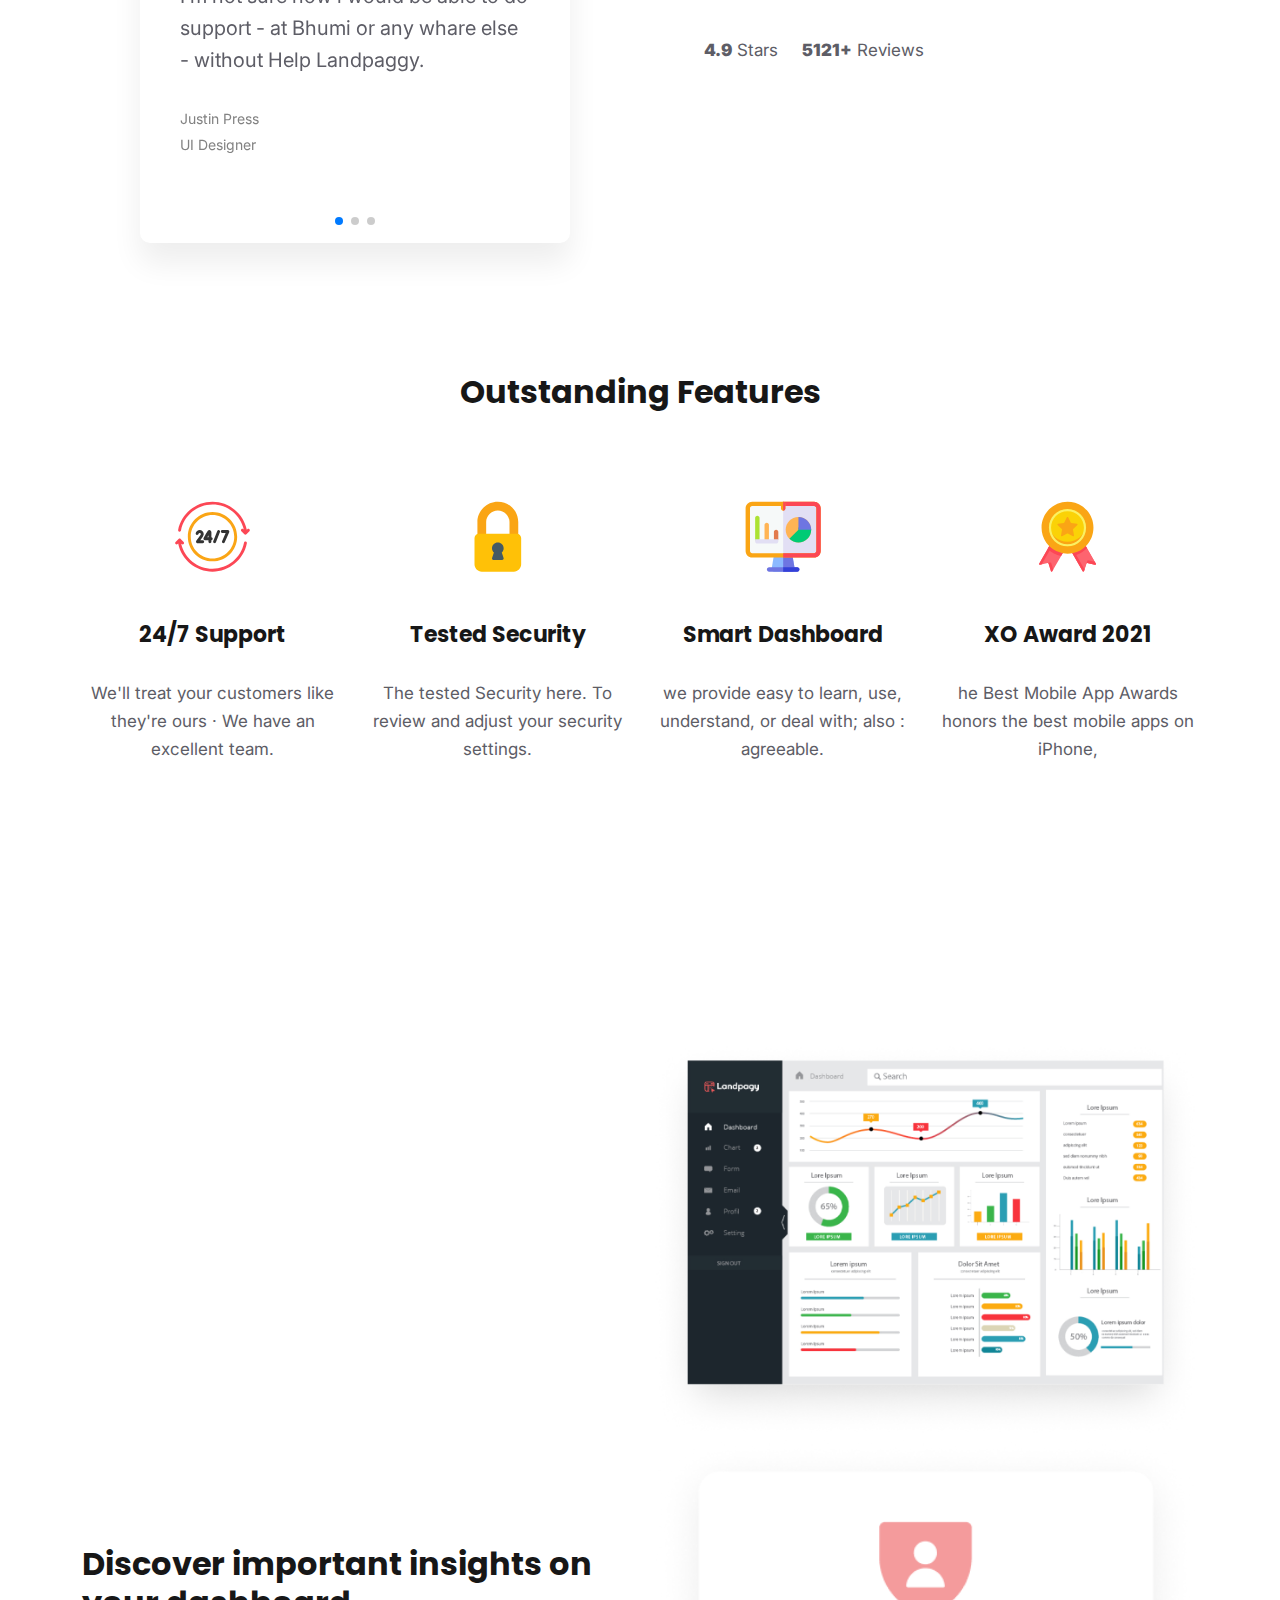
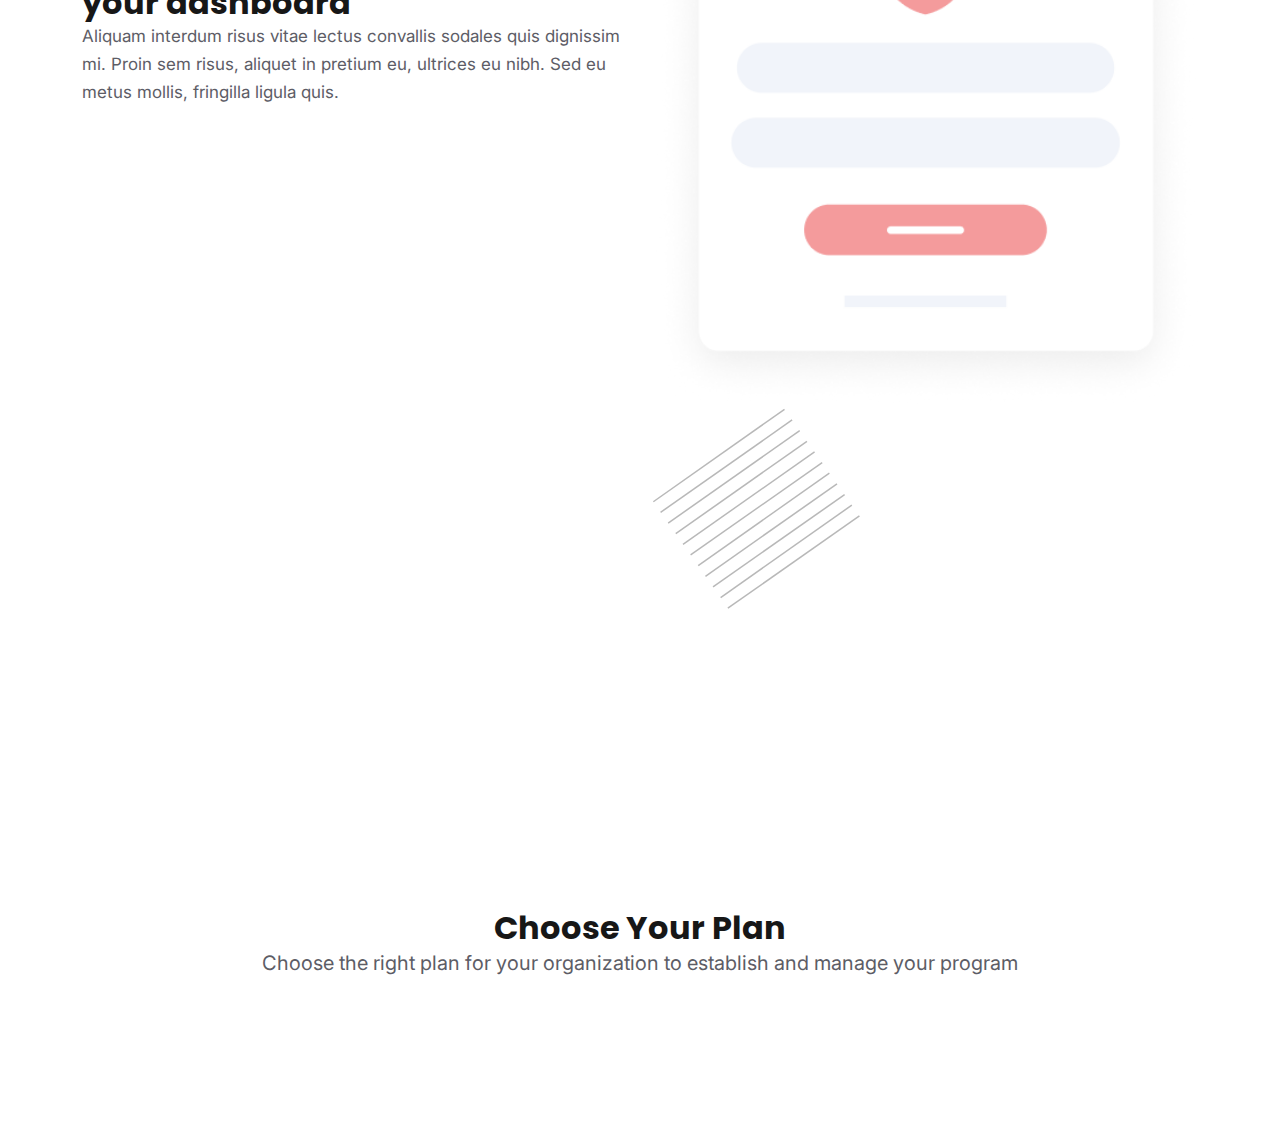
==== commit 59a673bd: "m" ====
--- a/index-2.html
+++ b/index-2.html
@@ -26,11 +26,11 @@
         <span class="navbar-toggler-icon"></span>
       </button>
       <div class="collapse navbar-collapse" id="navbarSupportedContent">
-        <ul class="navbar-nav me-auto mb-2 mb-lg-0">
+        <ul class="navbar-nav menu me-auto mb-2 mb-lg-0">
           <li class="nav-item dropdown">
             <a class="nav-link dropdown-toggle" href="#" role="button" data-bs-toggle="dropdown" aria-expanded="false">
               Home 
-            </a>
+            <i class="fa-solid fa-chevron-down mobile_dropdown_icon"></i></a>
               <ul class="dropdown-menu">
                 <li class="nav-item">
                   <a class="nav-link" href="index.html">Demo-1</a>
@@ -43,16 +43,16 @@
           <li class="nav-item">
             <a class="nav-link">
               Features
-            </a>
+            <i class="fa-solid fa-chevron-down mobile_dropdown_icon"></i></a>
           </li>
           <li class="nav-item">
-            <a class="nav-link" href="#about">About</a>
+            <a class="nav-link" href="#about">About<i class="fa-solid fa-chevron-down mobile_dropdown_icon"></i></a>
           </li>
           <li class="nav-item">
-            <a class="nav-link " href="#">Pricing</a>
+            <a class="nav-link " href="#">Pricing<i class="fa-solid fa-chevron-down mobile_dropdown_icon"></i></a>
           </li>
           <li class="nav-item">
-            <a class="nav-link " href="#">Contact</a>
+            <a class="nav-link " href="#">Contact<i class="fa-solid fa-chevron-down mobile_dropdown_icon"></i></a>
           </li>
         </ul>
         <div class="right-nav">
--- a/assets/css/style.css
+++ b/assets/css/style.css
@@ -228,6 +228,11 @@
   margin-left: 30px;
 }
 
+.dropdown:hover .dropdown-menu {
+  display: block;
+  margin-top: 0; /* remove the gap so it doesn't close */
+}
+
 .right-nav {
   display: flex;
   align-items: center;
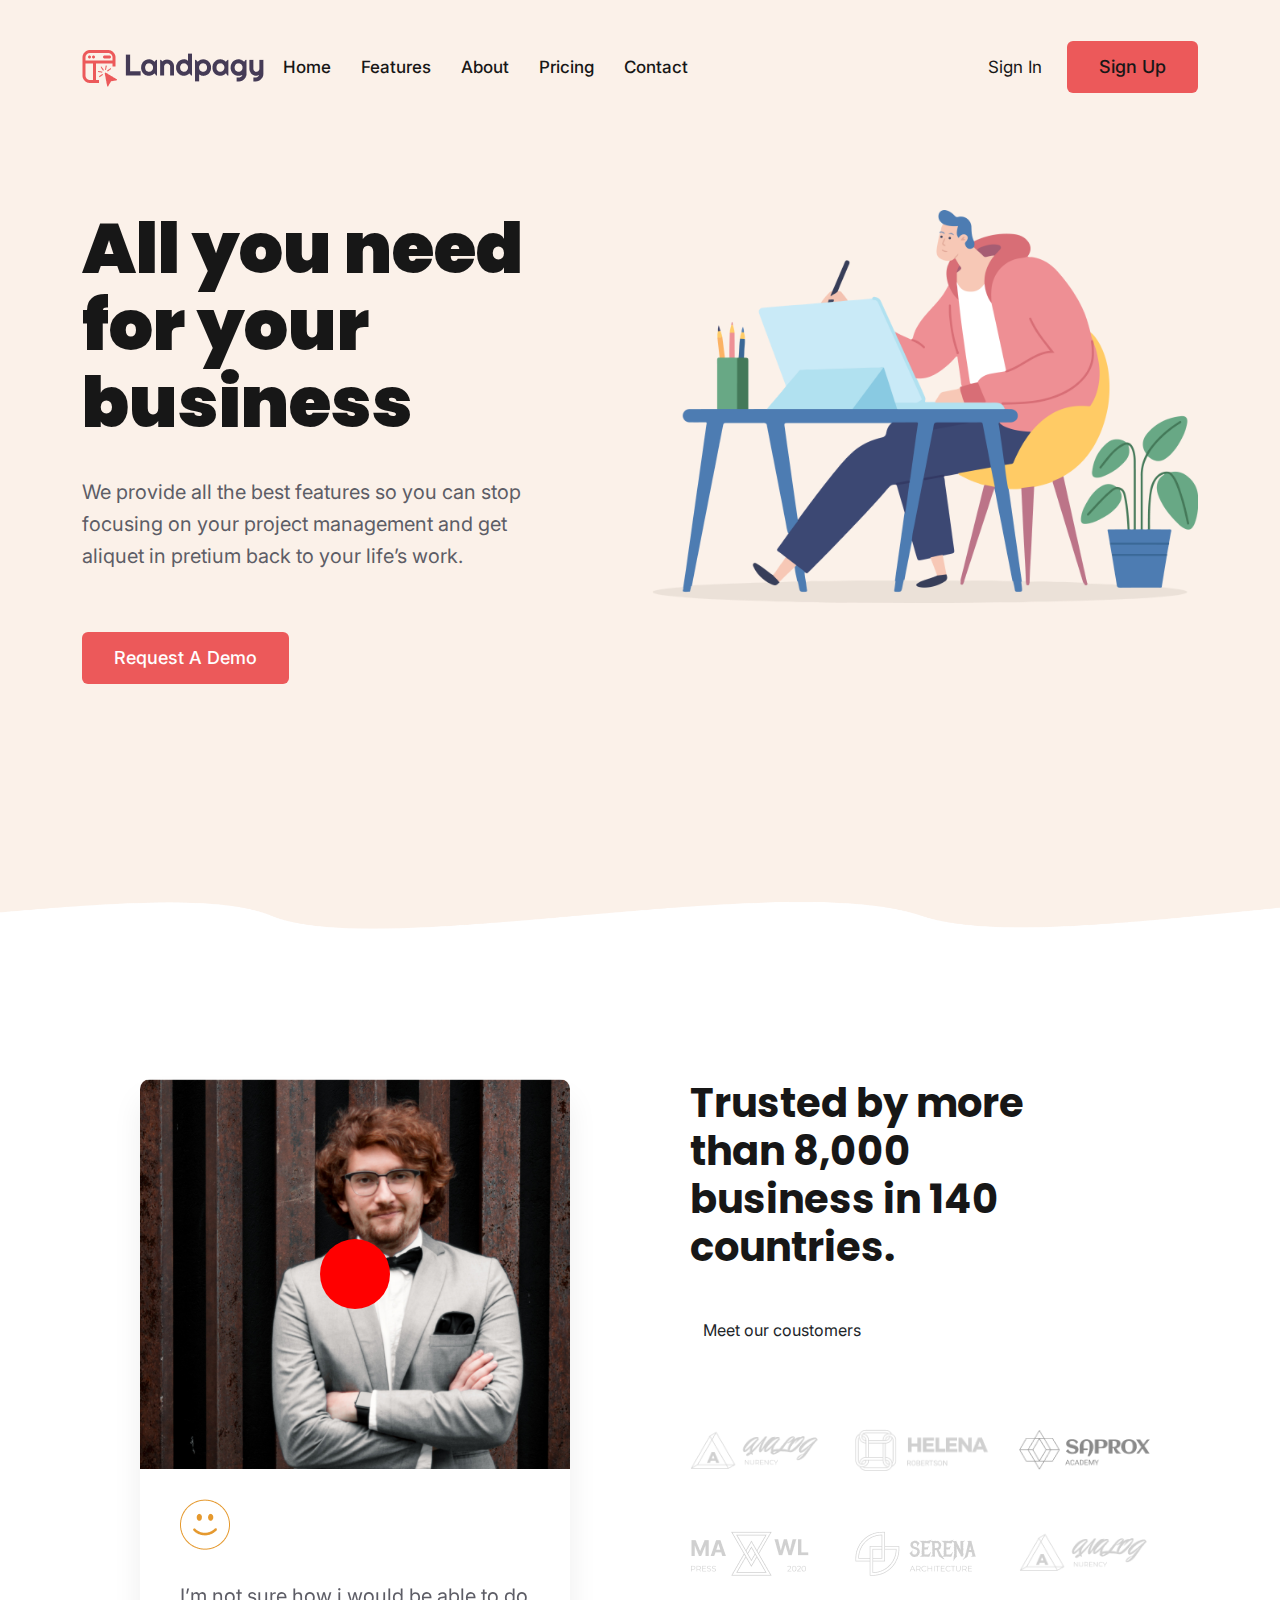
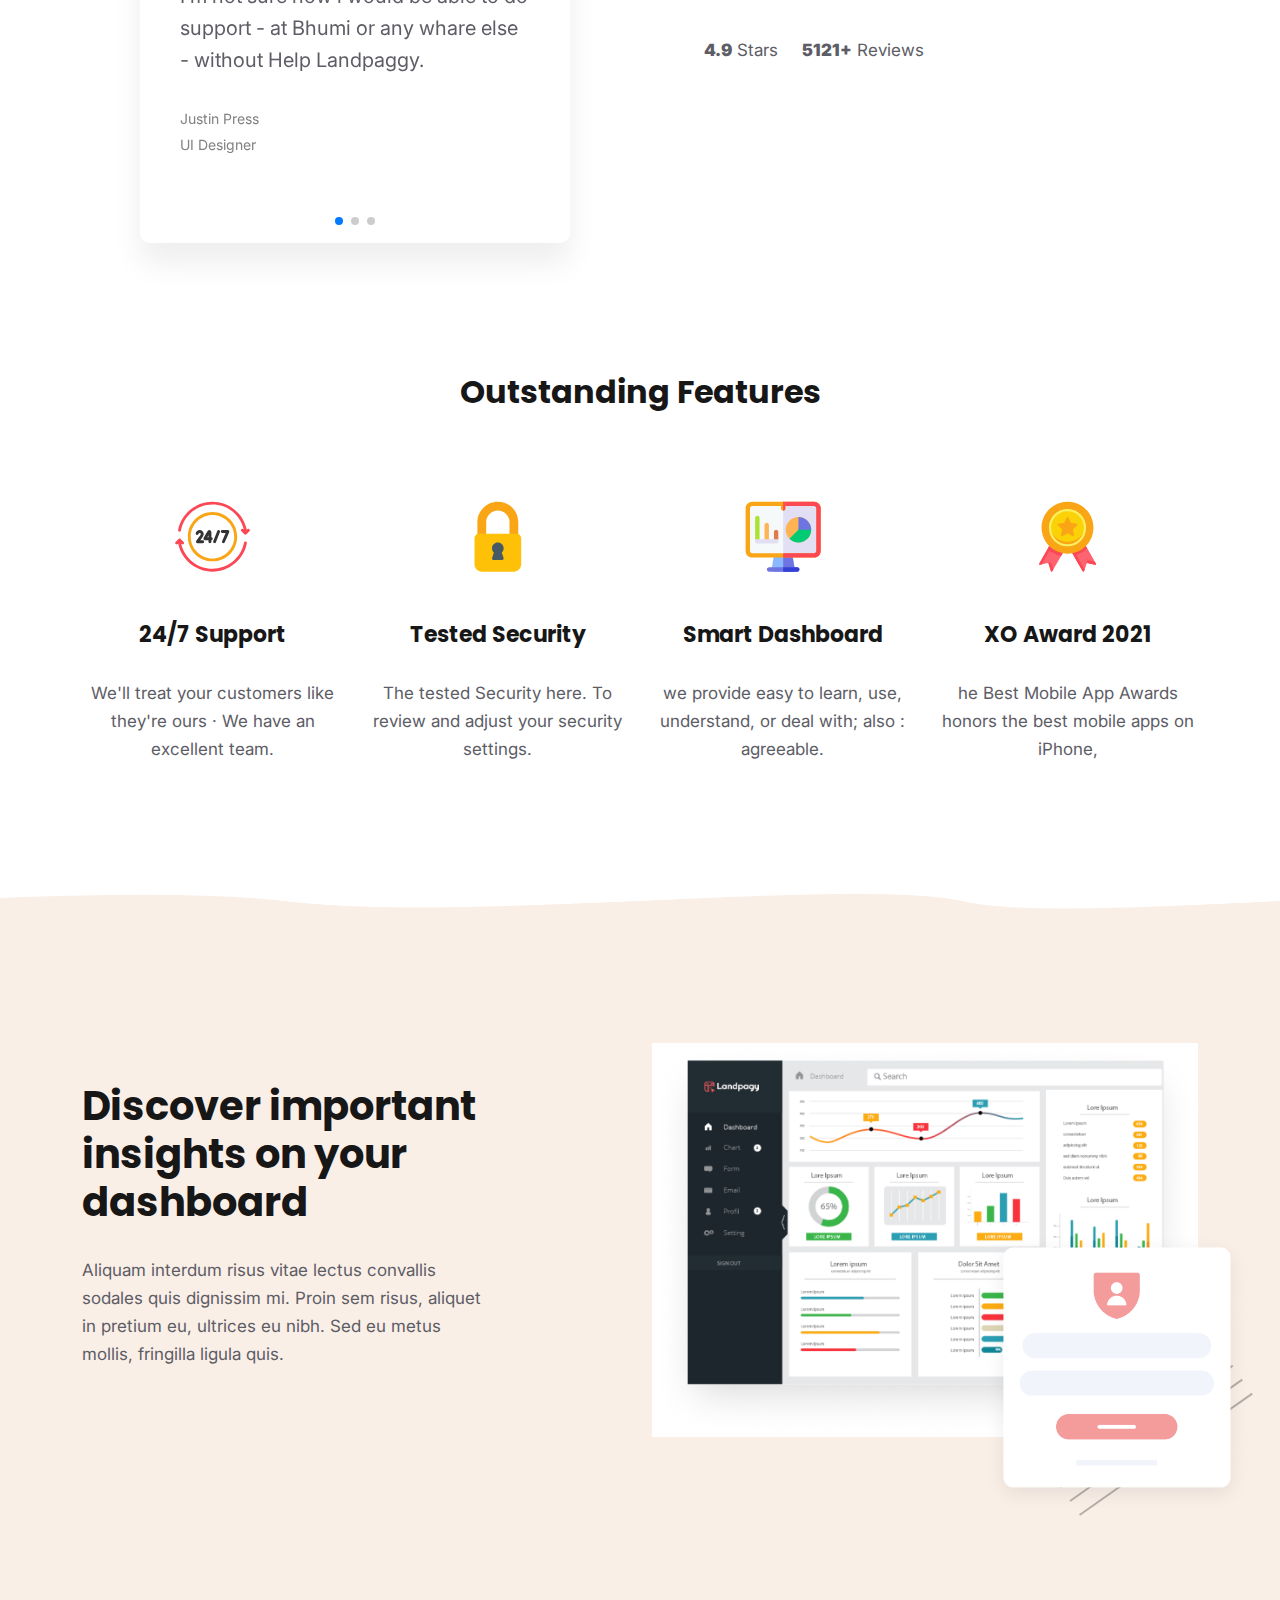
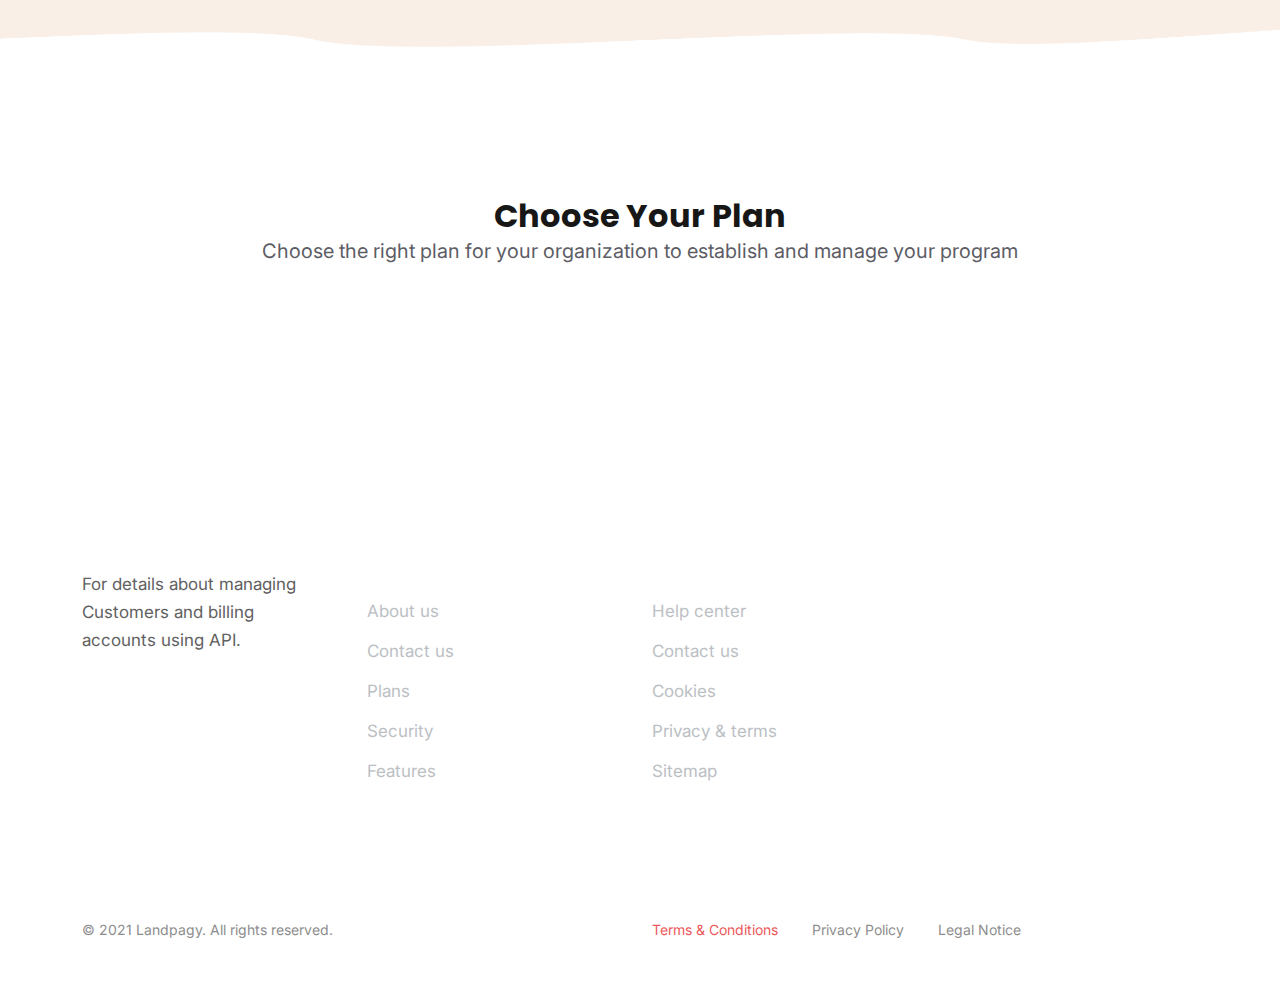
==== commit 5a43fa86: "footer area" ====
--- a/index-2.html
+++ b/index-2.html
@@ -32,18 +32,15 @@
               Home 
             <i class="fa-solid fa-chevron-down mobile_dropdown_icon"></i></a>
               <ul class="dropdown-menu">
-                <li class="nav-item">
+                <li class="dropdown-menu-item">
                   <a class="nav-link" href="index.html">Demo-1</a>
                 </li>
-                <li class="nav-item">
+                <li class="dropdown-menu-item">
                   <a class="nav-link" href="index-2.html">Demo-2</a>
                 </li>
               </ul>
           </li>
-          <li class="nav-item">
-            <a class="nav-link">
-              Features
-            <i class="fa-solid fa-chevron-down mobile_dropdown_icon"></i></a>
+          <li class="nav-item"><a class="nav-link"> Features <i class="fa-solid fa-chevron-down mobile_dropdown_icon"></i></a>
           </li>
           <li class="nav-item">
             <a class="nav-link" href="#about">About<i class="fa-solid fa-chevron-down mobile_dropdown_icon"></i></a>
@@ -247,7 +244,7 @@
    </section>
    <!-- ========== Feature Area ========== -->
    <!-- ========== Feature Area 2 ========== -->
-   <section class="feature-area-two pt-150 pb-150">
+   <section class="feature-area-4 pt-150 pb-150">
     <div class="bg-shape"></div>
     <div class="container">
       <div class="row align-items-center">
@@ -284,6 +281,84 @@
 
 </main>
 <!-- ========== FOOTER AREA ========== -->
+<footer class="footer-area-2">
+  <div class="footer-top pt-125 pb-125">
+    <div class="container">
+      <div class="row">
+        <div class="col-lg-3 col-md-3">
+          <div class="footer-wedget">
+            <a href="" class="footer-logo">
+              <img src="assets/img/footer-logo.png" alt="">
+            </a>
+            <p class="footer-text">
+              For details about managing Customers and billing accounts using API.
+            </p>
+          </div>
+        </div>
+        <div class="col-lg-3 col-md-3">
+          <div class="footer-wedget">
+            <h5 class="footer-title">Company</h5>
+            <ul class="footer-menu"> 
+              <li><a href="#">About us</a></li>
+              <li><a href="#">Contact us</a></li>
+              <li><a href="#">Plans</a></li>
+              <li><a href="#">Security</a></li>
+              <li><a href="#">Features</a></li>
+            </ul>
+          </div>
+        </div>
+        <div class="col-lg-3 col-md-3">
+          <div class="footer-wedget">
+            <h5 class="footer-title">Support</h5>
+            <ul class="footer-menu"> 
+              <li><a href="#">Help center</a></li>
+              <li><a href="#">Contact us</a></li>
+              <li><a href="#">Cookies</a></li>
+              <li><a href="#">Privacy & terms</a></li>
+              <li><a href="#">Sitemap</a></li>
+            </ul>
+          </div>
+        </div>
+        <div class="col-lg-3 col-md-3">
+          <div class="footer-wedget">
+            <h5 class="footer-title">Follow Us</h5>
+            <ul class="footer-menu-social"> 
+              <li><a href="#"><i class="fa-brands fa-facebook-f"></i></a></li>
+              <li><a href="#"><i class="fa-brands fa-twitter"></i></a></li>
+              <li><a href="#"><i class="fa-brands fa-google"></i></a></li>            
+            </ul>
+          </div>
+        </div>
+      </div>
+    </div>
+  </div>
+  <div class="footer-copyright pb-45">
+    <div class="container">
+      <div class="row align-items-center">
+        <div class="col-lg-6 col-md-6">
+          <p class="copyright-text-2">&copy; 2021 Landpagy. All rights reserved.</p>
+        </div>
+        <div class="col-lg-6 col-md-6">
+          <div class="notice">
+
+            <ul>
+              <li class="d-inline pr-30">
+                <a href="#" class="active">Terms & Conditions</a>
+              </li>
+              <li class="d-inline pr-30">
+                <a href="#">Privacy Policy</a>
+              </li>
+              <li class="d-inline pr-30">
+                <a href="#">Legal Notice</a>
+              </li>
+            </ul>
+          </div>
+        </div>
+      </div>
+    </div>
+  </div>
+  <!-- <img src="assets/img/footer.svg" alt="" class="shape"> -->
+</footer>
 <!-- ========== FOOTER AREA ========== -->
 
     <!-- JS -->
--- a/assets/css/default.css
+++ b/assets/css/default.css
@@ -629,6 +629,10 @@
   }
   .pl-100 {
     padding-left: 100px;
+  }
+
+  .pl-28{
+    padding-left: -28px;
   }
   
   @media (min-width: 992px) {
--- a/assets/css/style.css
+++ b/assets/css/style.css
@@ -230,6 +230,7 @@
 
 .dropdown:hover .dropdown-menu {
   display: block;
+  padding-left: 10px;
   margin-top: 0; /* remove the gap so it doesn't close */
 }
 
@@ -766,6 +767,28 @@
   z-index: -1;
 }
 
+.footer-area-2 .footer-top p {
+  color: #616161;
+}
+.footer-area-2 .footer-top a {
+  color: #616161;
+}
+.footer-area-2 .footer-copyright {
+  font-size: 14px;
+}
+.footer-area-2 .footer-copyright P {
+  color: #8D8D8D;
+}
+.footer-area-2 .footer-copyright a {
+  color: #8D8D8D;
+}
+.footer-area-2 .footer-copyright a:hover {
+  color: #EC595A;
+}
+.footer-area-2 .footer-copyright a.active {
+  color: #EC595A;
+}
+
 .hero-area {
   overflow: hidden;
   padding-top: 210px;
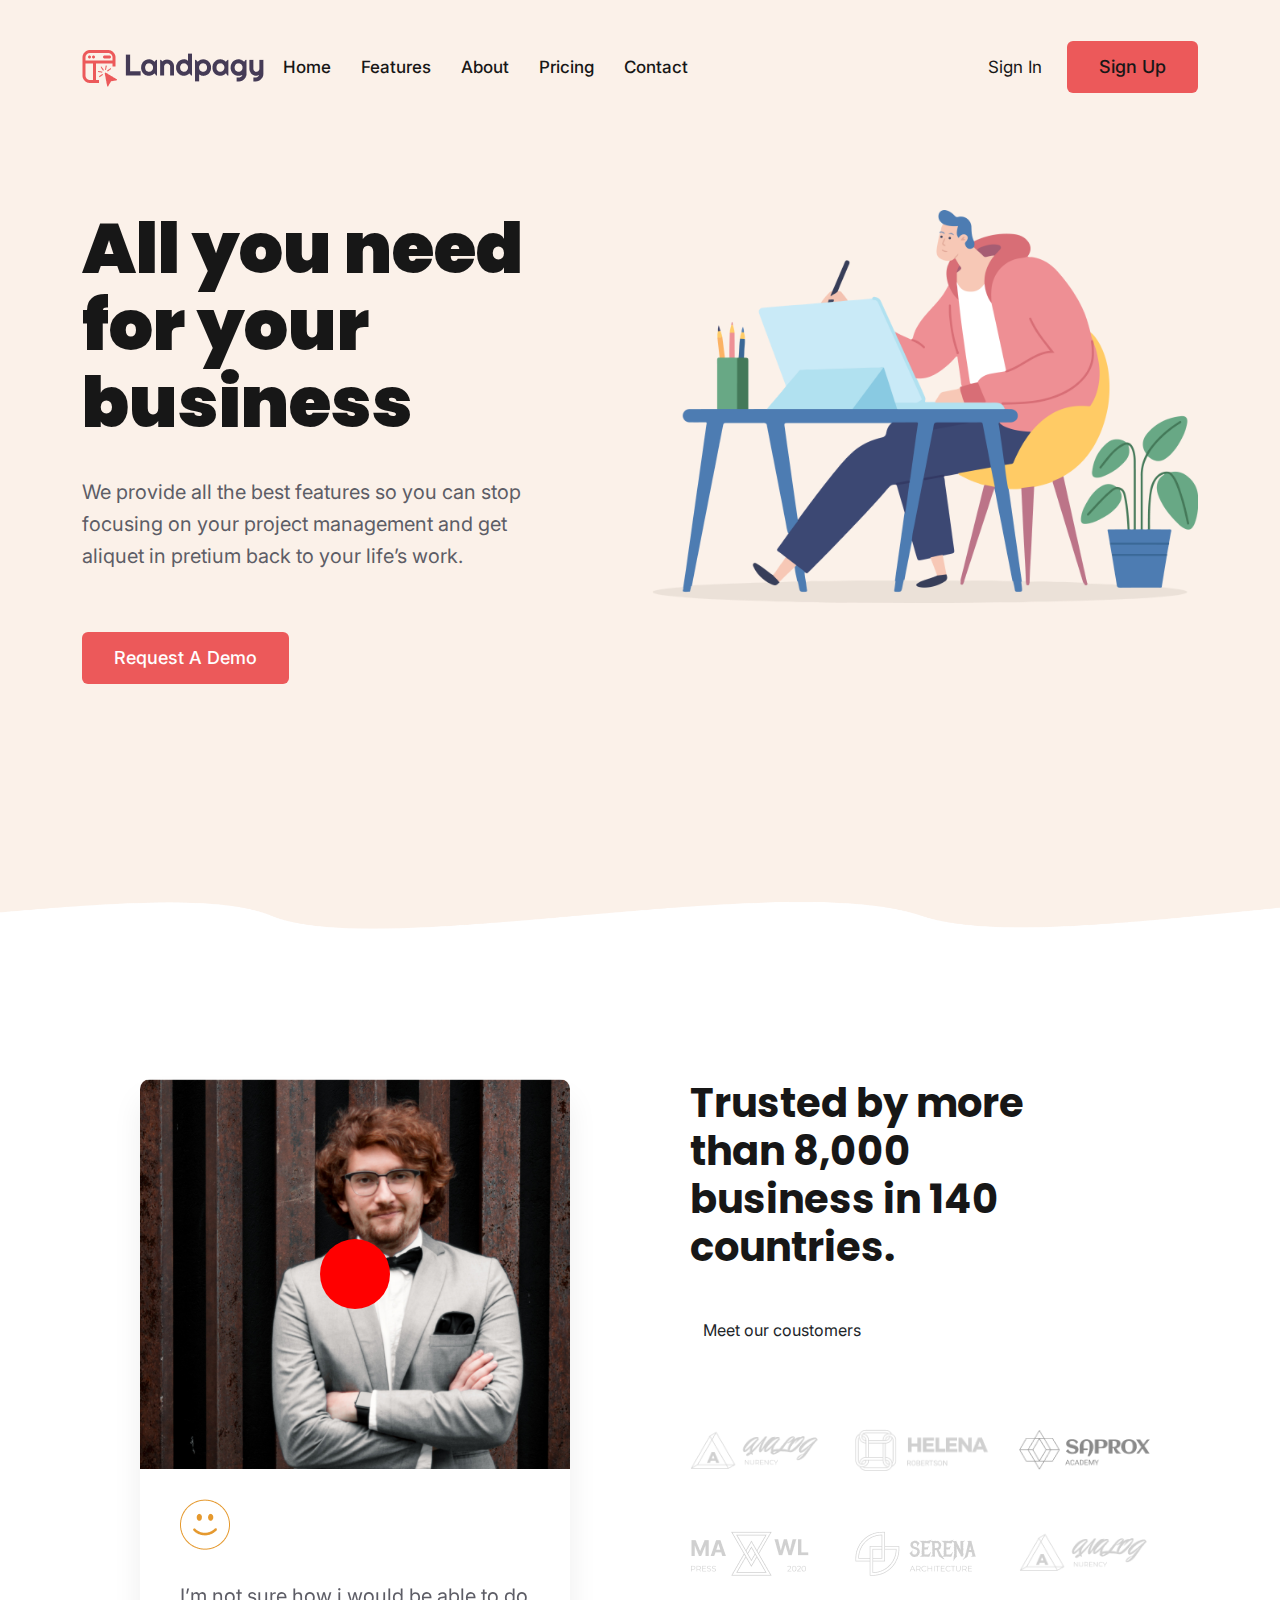
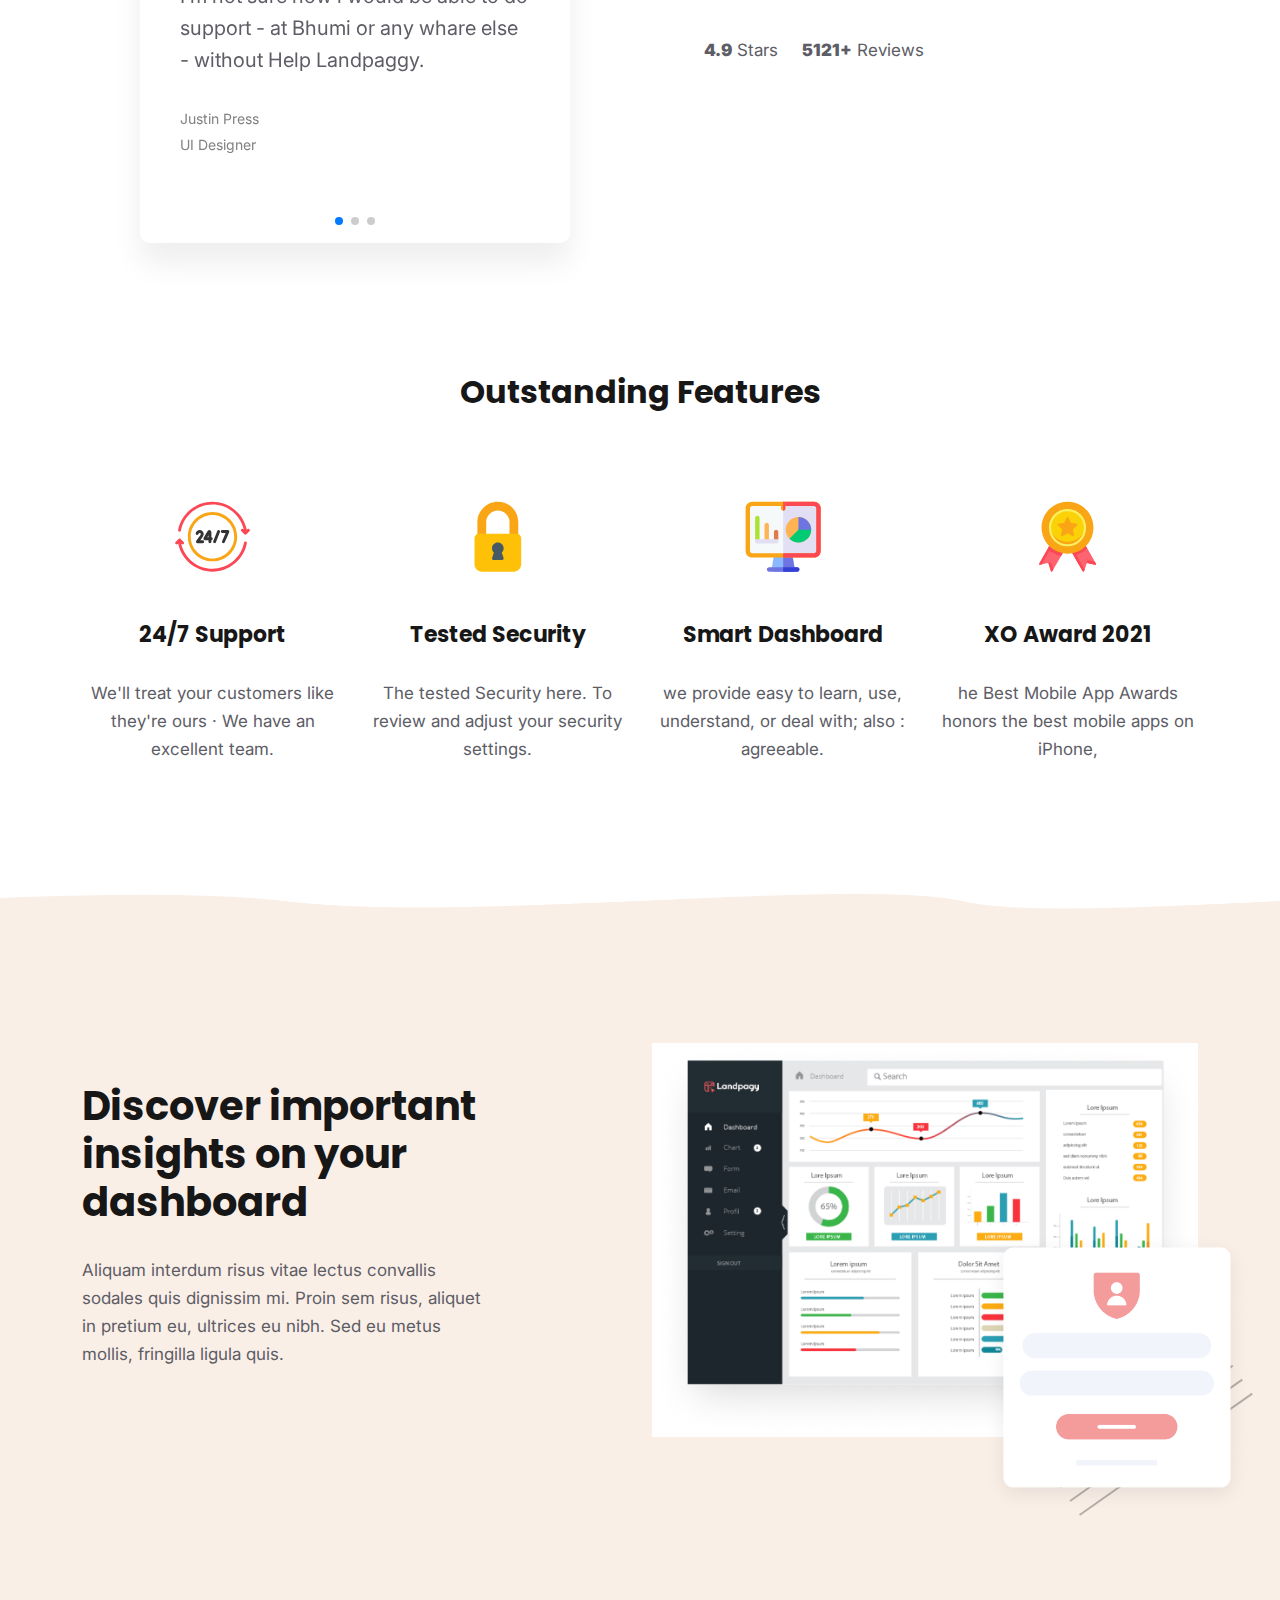
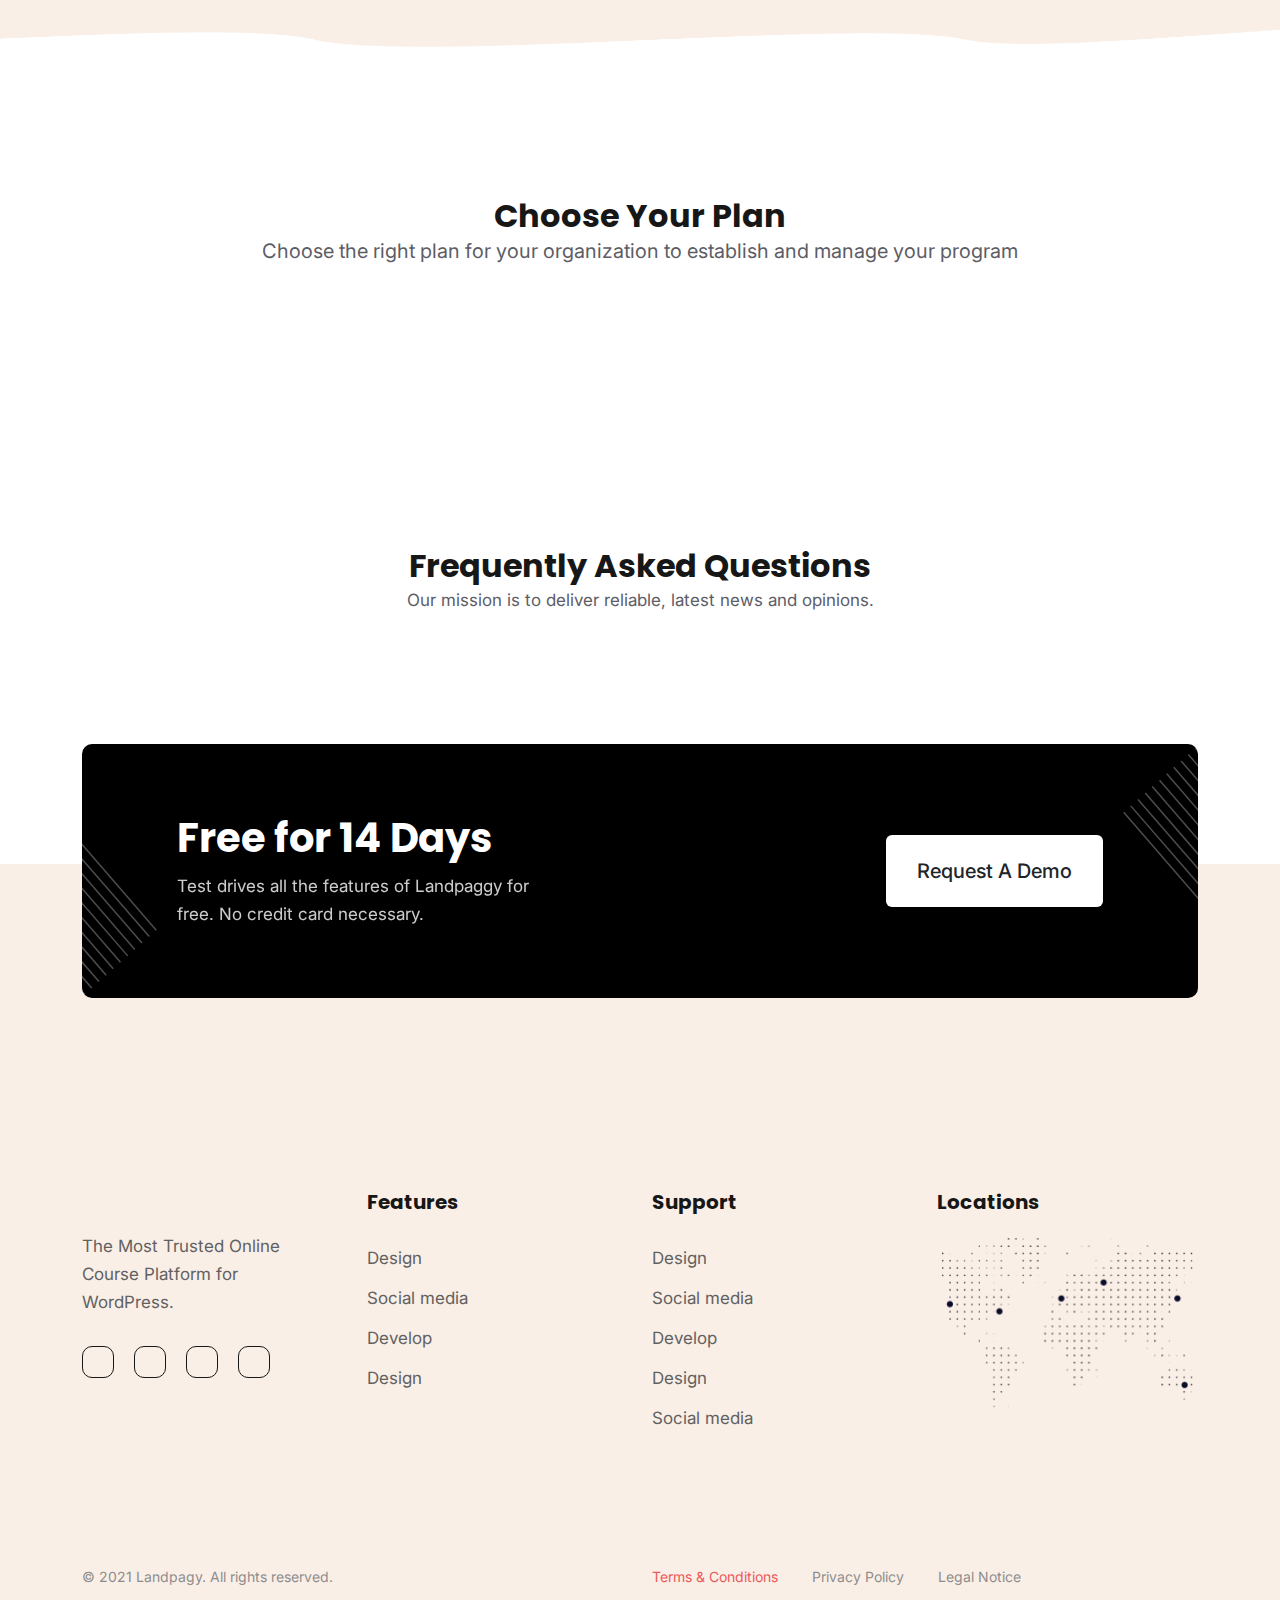
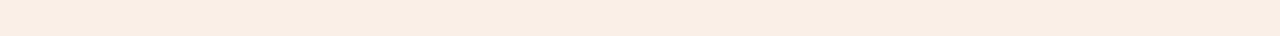
==== commit c01cb8dd: "cta done" ====
--- a/index-2.html
+++ b/index-2.html
@@ -279,31 +279,77 @@
    </section>
    <!-- ========== Plan Area  ========== -->
 
+   <!-- ========== FAQ Area  ========== -->
+   <section class="faq-area pt-130 pb-250">
+      <div class="container">
+        <div class="row text-center">
+          <h2 class="sectoin-title">Frequently Asked Questions</h2>
+          <p class="faq-text">Our mission is to deliver reliable, latest news and opinions.</p>
+        </div>
+        <div class="row">
+
+        </div>
+      </div>
+   </section>
+   <!-- ========== FAQ Area  ========== -->
+
+   <!-- ========== CTA Area  ========== -->
+   <section class="cta-area-2">
+    <div class="container">
+      <div class="cta-box bg-black pt-70 pb-70">
+        <div class="bg-shape">
+          <div class="shape">
+            <img src="assets/img/bg-black/Mask Group.svg" alt="Shape" />
+          </div>
+          <div class="shape">
+            <img src="assets/img/bg-black/Mask Group (1).svg" alt="Shape" />
+          </div>
+        </div>
+        <div class="row align-items-center gy-3 gy-md-0">
+          <div class="col-md-5 offset-md-1">
+            <h3 class="section-title mb-10">Free for 14 Days</h3>
+            <p class="title-text">Test drives all the features of Landpaggy for free. 
+              No credit card necessary.</p>
+          </div>
+          <div class="col-md-5">
+            <a href="" class="btn float-md-end">Request A Demo</a>
+          </div>
+        </div>
+      </div>
+    </div>
+   </section>
+   <!-- ========== CTA Area  ========== -->
+
 </main>
 <!-- ========== FOOTER AREA ========== -->
-<footer class="footer-area-2">
-  <div class="footer-top pt-125 pb-125">
+<footer class="footer-area-2 bg-tan">
+  <div class="footer-top pt-325 pb-125">
     <div class="container">
       <div class="row">
         <div class="col-lg-3 col-md-3">
           <div class="footer-wedget">
             <a href="" class="footer-logo">
-              <img src="assets/img/footer-logo.png" alt="">
+              <img src="assets/img/logo.png" alt="">
             </a>
-            <p class="footer-text">
-              For details about managing Customers and billing accounts using API.
+            <p class="footer-text pt-15">
+              The Most Trusted Online Course Platform for WordPress.
             </p>
+            <ul class="footer-menu-social pt-30"> 
+              <li><a href="#"><i class="fa-brands fa-facebook-f"></i></a></li>
+              <li><a href="#"><i class="fa-brands fa-twitter"></i></a></li>
+              <li><a href="#"><i class="fa-brands fa-google"></i></a></li>            
+              <li><a href="#"><i class="fa-brands fa-instagram"></i></a></li>            
+            </ul>
           </div>
         </div>
         <div class="col-lg-3 col-md-3">
           <div class="footer-wedget">
-            <h5 class="footer-title">Company</h5>
+            <h5 class="footer-title">Features</h5>
             <ul class="footer-menu"> 
-              <li><a href="#">About us</a></li>
-              <li><a href="#">Contact us</a></li>
-              <li><a href="#">Plans</a></li>
-              <li><a href="#">Security</a></li>
-              <li><a href="#">Features</a></li>
+              <li><a href="#">Design</a></li>
+              <li><a href="#">Social media</a></li>
+              <li><a href="#">Develop</a></li>
+              <li><a href="#">Design</a></li>
             </ul>
           </div>
         </div>
@@ -311,22 +357,18 @@
           <div class="footer-wedget">
             <h5 class="footer-title">Support</h5>
             <ul class="footer-menu"> 
-              <li><a href="#">Help center</a></li>
-              <li><a href="#">Contact us</a></li>
-              <li><a href="#">Cookies</a></li>
-              <li><a href="#">Privacy & terms</a></li>
-              <li><a href="#">Sitemap</a></li>
+              <li><a href="#">Design</a></li>
+              <li><a href="#">Social media</a></li>
+              <li><a href="#">Develop</a></li>
+              <li><a href="#">Design</a></li>
+              <li><a href="#">Social media</a></li>
             </ul>
           </div>
         </div>
         <div class="col-lg-3 col-md-3">
           <div class="footer-wedget">
-            <h5 class="footer-title">Follow Us</h5>
-            <ul class="footer-menu-social"> 
-              <li><a href="#"><i class="fa-brands fa-facebook-f"></i></a></li>
-              <li><a href="#"><i class="fa-brands fa-twitter"></i></a></li>
-              <li><a href="#"><i class="fa-brands fa-google"></i></a></li>            
-            </ul>
+            <h5 class="footer-title">Locations</h5>
+            <img src="assets/img/footer-map-img 1.png" alt="" class="map-img">
           </div>
         </div>
       </div>
--- a/assets/css/default.css
+++ b/assets/css/default.css
@@ -1,4 +1,4 @@
-.mt-10 {
+  .mt-10 {
     margin-top: 10px;
   }
   .mt-15 {
@@ -398,6 +398,10 @@
     padding-top: 215px;
   }
   
+  .pt-325 {
+    padding-top: 325px;
+  }
+  
   .pb-10 {
     padding-bottom: 10px;
   }
@@ -511,6 +515,10 @@
   }
   .pb-200 {
     padding-bottom: 200px;
+  }
+
+  .pb-250{
+    padding-bottom: 250px;
   }
   
   .pr-10 {
--- a/assets/css/style.css
+++ b/assets/css/style.css
@@ -109,6 +109,10 @@
   background-color: #FBF1E9;
 }
 
+.bg-tan {
+  background-color: #FAEFE7;
+}
+
 .b-redius {
   border-radius: 15px;
 }
@@ -702,6 +706,50 @@
   right: 40%;
 }
 
+.cta-area-2 {
+  position: absolute;
+  margin-top: -120px;
+  left: 0;
+  right: 0;
+}
+.cta-area-2 .cta-box {
+  position: relative;
+  border-radius: 10px;
+  color: #fff;
+}
+.cta-area-2 .cta-box h3 {
+  color: #fff;
+  font-size: 40px;
+}
+.cta-area-2 .cta-box p {
+  opacity: 80%;
+  width: 80%;
+}
+.cta-area-2 .cta-box .shape {
+  position: absolute;
+}
+.cta-area-2 .cta-box .shape:nth-child(1) {
+  left: 0;
+  bottom: 0;
+}
+.cta-area-2 .cta-box .shape:nth-child(2) {
+  top: 0;
+  right: 0;
+}
+.cta-area-2 .cta-box .shape:nth-child(3) {
+  bottom: 0;
+  right: 40%;
+}
+.cta-area-2 .cta-box .btn {
+  background-color: #ffffff;
+  padding: 20px 30px;
+  font-weight: 500;
+  font-size: 20px;
+}
+.cta-area-2 .cta-box .btn:hover {
+  background-color: #EC595A;
+}
+
 .footer-wedget .footer-text {
   color: #BBC0C4;
   width: 90%;
@@ -767,11 +815,39 @@
   z-index: -1;
 }
 
-.footer-area-2 .footer-top p {
+.footer-area-2 .footer-top .footer-wedget h5 {
+  color: #171717;
+}
+.footer-area-2 .footer-top .footer-wedget p {
   color: #616161;
 }
-.footer-area-2 .footer-top a {
+.footer-area-2 .footer-top .footer-wedget a {
   color: #616161;
+}
+.footer-area-2 .footer-top .footer-wedget .footer-menu-social li {
+  display: inline-block;
+  margin-right: 15px;
+}
+.footer-area-2 .footer-top .footer-wedget .footer-menu-social li a {
+  background: transparent;
+  width: 32px;
+  height: 32px;
+  border: 1px solid #171717;
+  border-radius: 10px;
+  text-align: center;
+  color: #171717;
+  transition: all 0.3s ease-in-out;
+}
+.footer-area-2 .footer-top .footer-wedget .footer-menu-social li a:hover {
+  border: none;
+  background-color: #EC595A;
+  color: #ffffff;
+}
+.footer-area-2 .footer-top .footer-wedget .footer-menu-social li a i {
+  font-size: 12px;
+}
+.footer-area-2 .footer-top .footer-wedget .footer-menu-social li a i:hover {
+  color: #ffffff;
 }
 .footer-area-2 .footer-copyright {
   font-size: 14px;
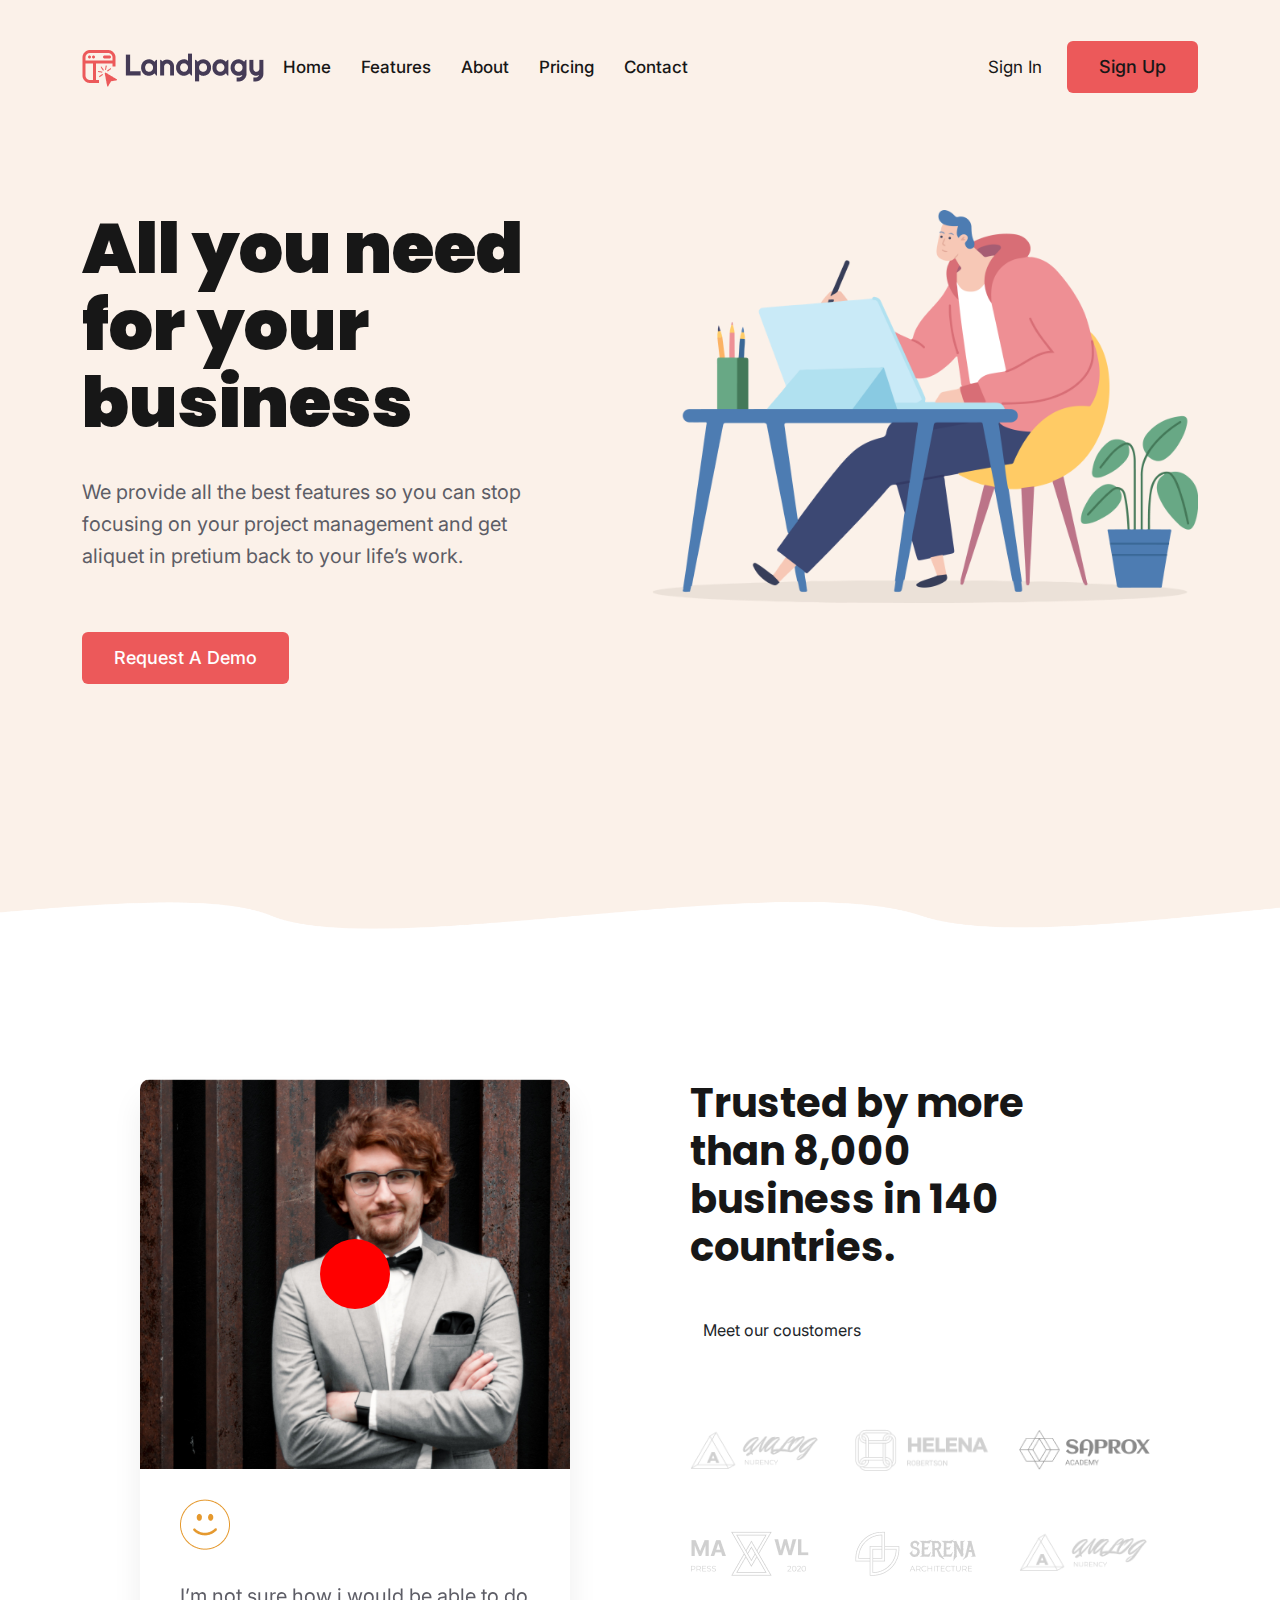
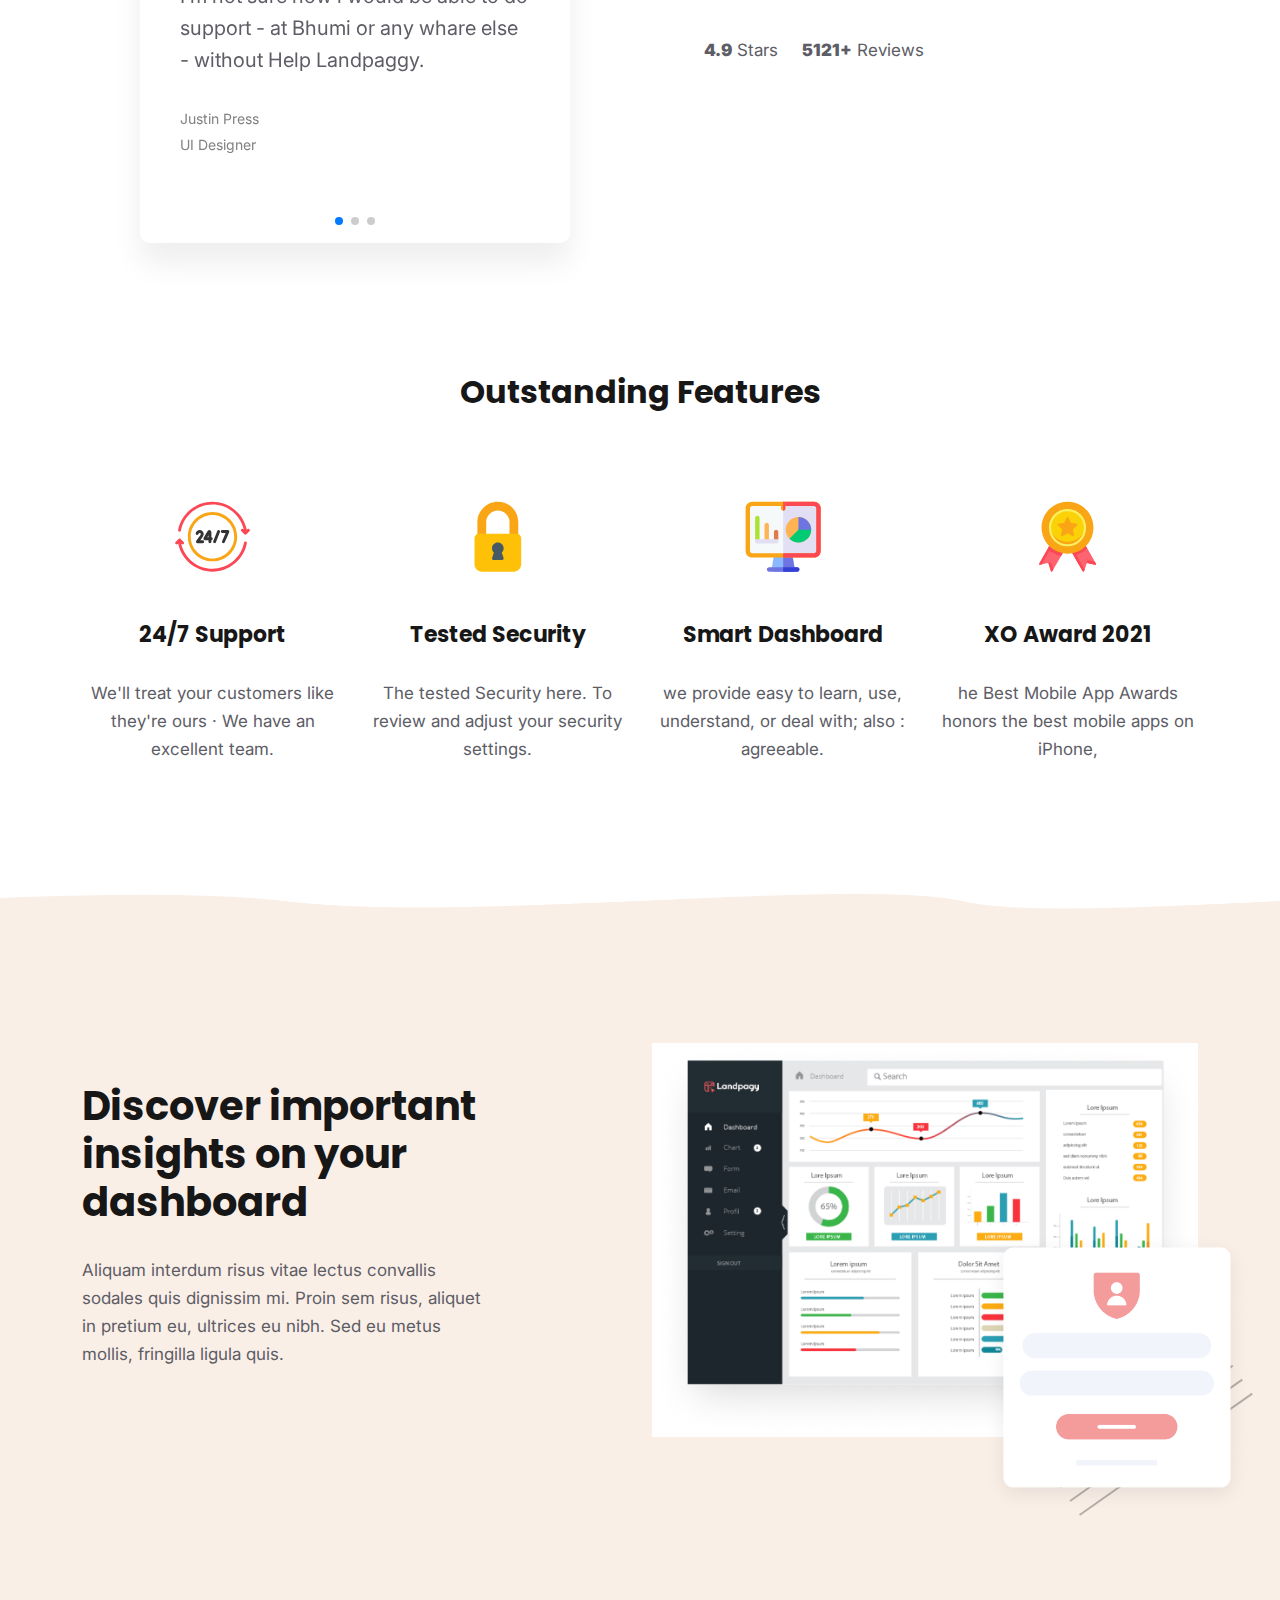
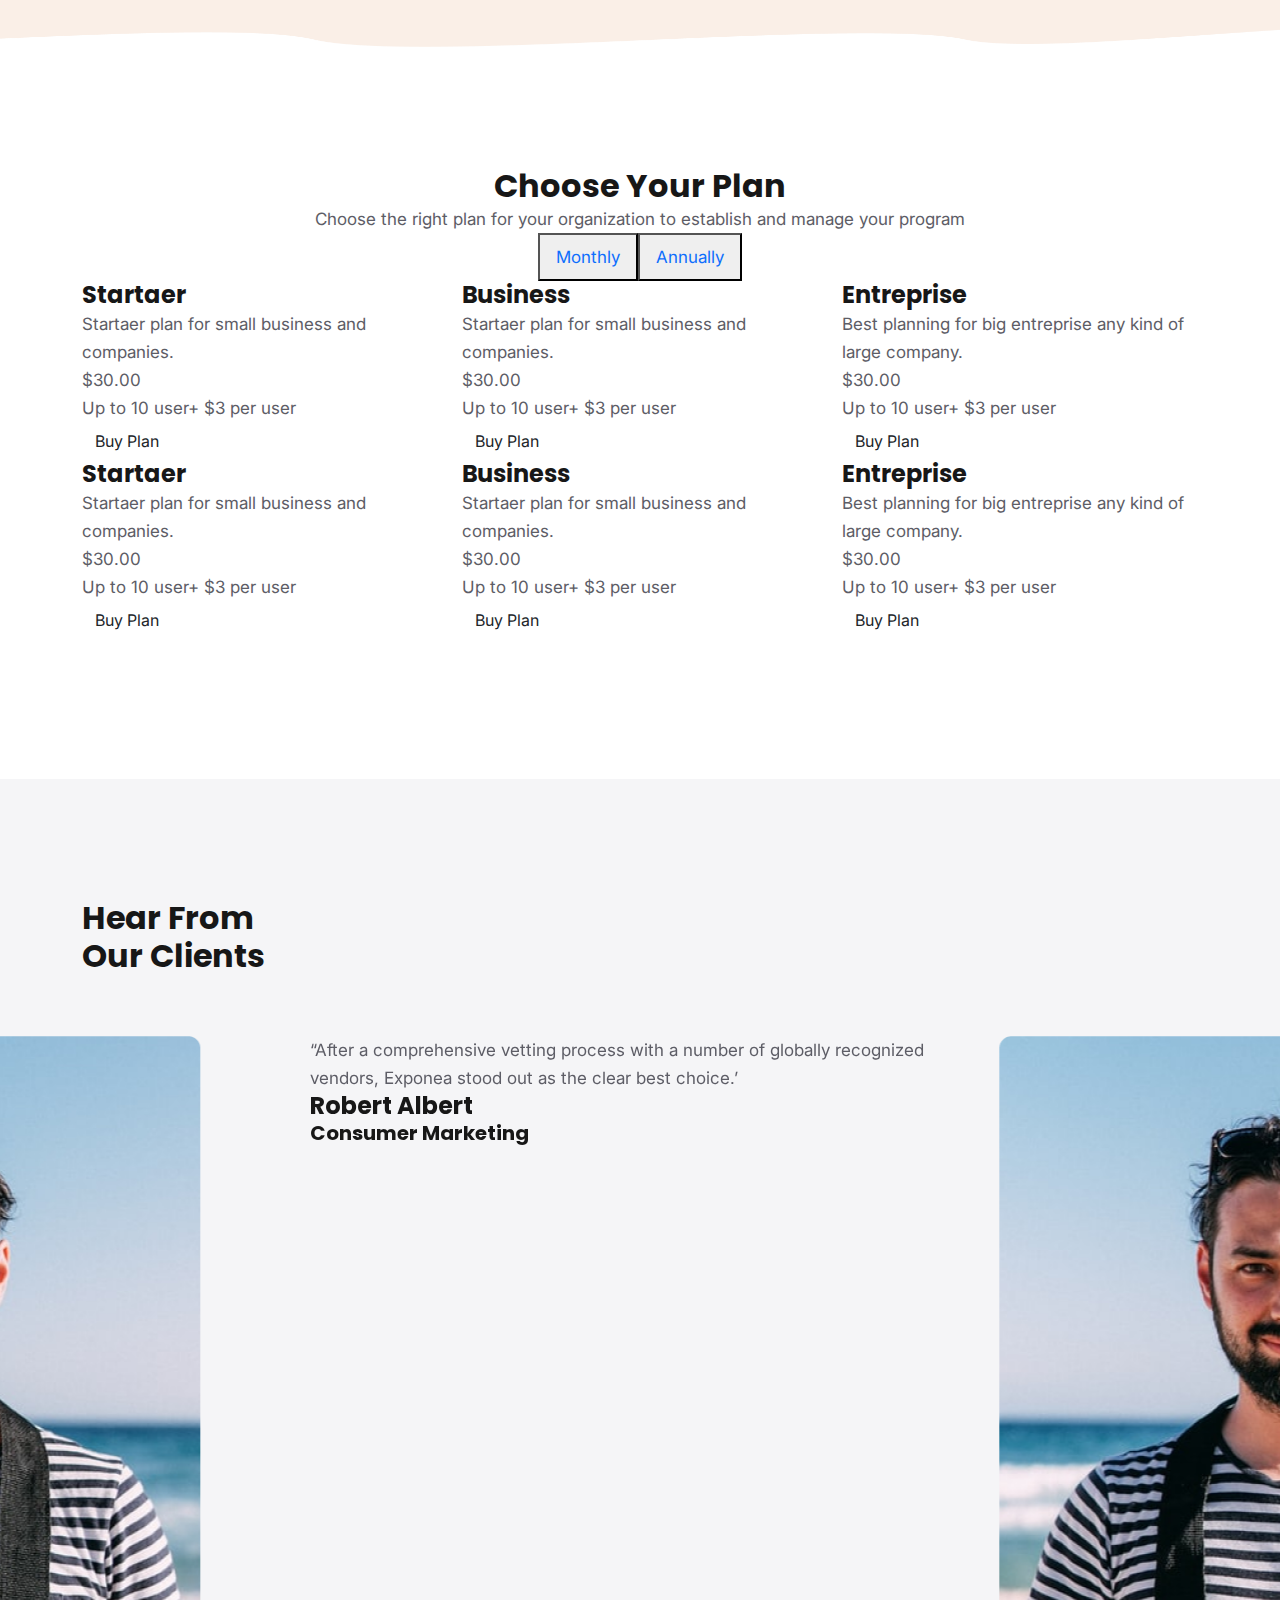
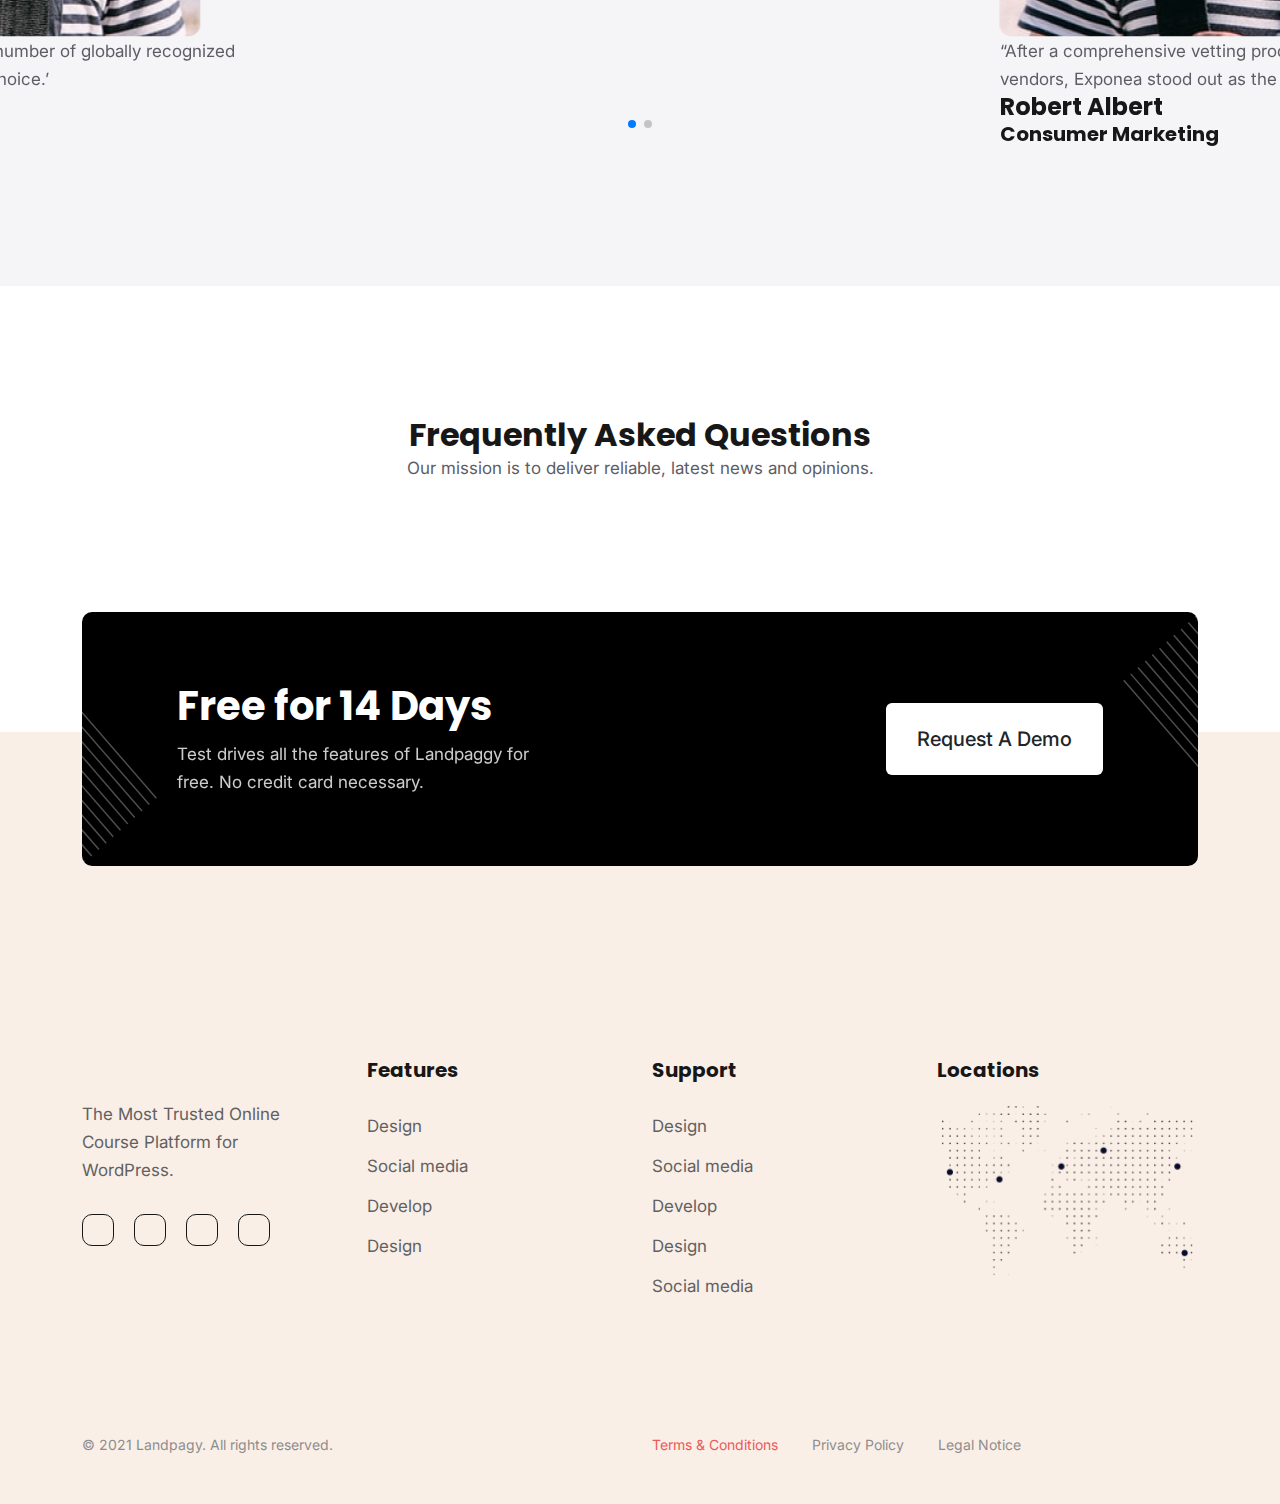
==== commit ca859434: "work area problem solve" ====
--- a/index-2.html
+++ b/index-2.html
@@ -264,20 +264,145 @@
    </section>
    <!-- ========== Feature Area 2 ========== -->
 
-   <!-- ========== Plan Area  ========== -->
-   <section class="choose-plan-area pt-150 pb-150">
-    <div class="bg-shape"></div>
+
+  <!-- Price Plan Area 2-->
+  <section class="price-plan-area pt-120 pb-140">
     <div class="container">
       <div class="section-title-center">
-        <h2 class="section-title">Choose Your Plan</h2>
-        <p class="secondary-text">Choose the right plan for your organization to establish and manage your program</p>
-      </div>
+        <h2 class="wow">Choose Your Plan</h2>
+        <p class="wow">Choose the right plan for your organization to establish and manage your program</p>
+      </div>
+
+      <div class="col-12 wow">
+        <nav>
+          <div class="nav justify-content-center pricing-switch">
+            <button class="nav-link active" id="nav-monthly-tab" data-bs-toggle="tab" data-bs-target="#nav-monthly" type="button" role="tab" aria-controls="nav-monthly" aria-selected="true">
+              Monthly
+            </button>
+
+            <button class="nav-link active" id="nav-annually-tab" data-bs-toggle="tab" data-bs-target="#nav-annually" type="button" role="tab" aria-controls="nav-annually" aria-selected="false">
+              Annually
+            </button>
+          </div>
+        </nav>
+        <div class="tab-content features-tab-content" id="nav-tabContent">
+          <div class="tab-pane active" id="nav-monthly" role="tabpanel" aria-labelledby="nav-monthly-tab">
+            <div class="row pricing-item-two-container">
+              <div class="col-xl-4 col-md-6">
+                <div class="pricing-item-2">
+                  <img src="" alt="">
+                  <h4>Startaer</h4>
+                  <p>Startaer plan for small business and companies.</p>
+                  <div class="price">$30.00</div>
+                  <div class="pack-feature">Up to 10 user+ $3 per user</div>
+                  <a href="" class="btn">Buy Plan</a>
+                </div>
+              </div>
+              <div class="col-xl-4 col-md-6">
+                <div class="pricing-item-2">
+                  <img src="" alt="">
+                  <h4>Business</h4>
+                  <p>Startaer plan for small business and companies.</p>
+                  <div class="price">$30.00</div>
+                  <div class="pack-feature">Up to 10 user+ $3 per user</div>
+                  <a href="" class="btn">Buy Plan</a>
+                </div>
+              </div>
+              <div class="col-xl-4 col-md-6">
+                <div class="pricing-item-2">
+                  <img src="" alt="">
+                  <h4>Entreprise</h4>
+                  <p>Best planning for big entreprise any kind of large company.</p>
+                  <div class="price">$30.00</div>
+                  <div class="pack-feature">Up to 10 user+ $3 per user</div>
+                  <a href="" class="btn">Buy Plan</a>
+                </div>
+              </div>
+            </div>
+          </div>
+          <div class="tab-pane active" id="nav-monthly" role="tabpanel" aria-labelledby="nav-monthly-tab">
+            <div class="row pricing-item-two-container">
+              <div class="col-xl-4 col-md-6">
+                <div class="pricing-item-2">
+                  <img src="" alt="">
+                  <h4>Startaer</h4>
+                  <p>Startaer plan for small business and companies.</p>
+                  <div class="price">$30.00</div>
+                  <div class="pack-feature">Up to 10 user+ $3 per user</div>
+                  <a href="" class="btn">Buy Plan</a>
+                </div>
+              </div>
+              <div class="col-xl-4 col-md-6">
+                <div class="pricing-item-2">
+                  <img src="" alt="">
+                  <h4>Business</h4>
+                  <p>Startaer plan for small business and companies.</p>
+                  <div class="price">$30.00</div>
+                  <div class="pack-feature">Up to 10 user+ $3 per user</div>
+                  <a href="" class="btn">Buy Plan</a>
+                </div>
+              </div>
+              <div class="col-xl-4 col-md-6">
+                <div class="pricing-item-2">
+                  <img src="" alt="">
+                  <h4>Entreprise</h4>
+                  <p>Best planning for big entreprise any kind of large company.</p>
+                  <div class="price">$30.00</div>
+                  <div class="pack-feature">Up to 10 user+ $3 per user</div>
+                  <a href="" class="btn">Buy Plan</a>
+                </div>
+              </div>
+            </div>
+          </div>
+        </div>
+      </div>
+    </div>
+  </section>
+  <!-- Price Plan Area -->
+   <!-- ========== Testimonial Area  ========== -->
+   <section class="testimonial-area bg-gray pt-120 pb-140">
+    <div class="container">
       <div class="row">
-
-      </div>
-    </div>
-   </section>
-   <!-- ========== Plan Area  ========== -->
+        <div class="col-6">
+          <h2 class="testimonial-title mb-60">
+            Hear From <br>
+    Our Clients
+          </h2>
+        </div>
+        <div class="col-6 "></div>
+      </div>
+    </div>
+    <div id="software-testimonial" class="testimonial-container testimonial-items swiper">
+      <div class="swiper-wrapper">
+        <div class="testimonial-item swiper-slide">
+          <div class="testimonial-item-img">
+            <img src="assets/img/Img.png" alt="">
+          </div>
+          <div class="testimonial-item-content">
+            <p class="item-text">
+              “After a comprehensive vetting process with a number of globally recognized vendors, Exponea stood out as the clear best choice.’ 
+            </p>
+            <h4 class="item-title">Robert Albert</h4>
+            <h5 class="item-title">Consumer Marketing</h5>
+          </div>
+        </div>
+        <div class="testimonial-item swiper-slide">
+          <div class="testimonial-item-img">
+            <img src="assets/img/img (1).png" alt="">
+          </div>
+          <div class="testimonial-item-content">
+            <p class="item-text">
+              “After a comprehensive vetting process with a number of globally recognized vendors, Exponea stood out as the clear best choice.’ 
+            </p>
+            <h4 class="item-title">Robert Albert</h4>
+            <h5 class="item-title">Consumer Marketing</h5>
+          </div>
+        </div>
+      </div>
+      <div class="swiper-pagination"></div>
+    </div>
+  </section>
+   <!-- ========== Testimonial Area  ========== -->
 
    <!-- ========== FAQ Area  ========== -->
    <section class="faq-area pt-130 pb-250">
@@ -287,7 +412,7 @@
           <p class="faq-text">Our mission is to deliver reliable, latest news and opinions.</p>
         </div>
         <div class="row">
-
+          
         </div>
       </div>
    </section>
--- a/assets/css/style.css
+++ b/assets/css/style.css
@@ -566,22 +566,22 @@
   z-index: -1;
 }
 
-.testimonial-area .testimonial-container {
+.testimonial-area-1 .testimonial-container {
   max-width: 1420px;
 }
-.testimonial-area .testimonial-container .testimonial-title {
+.testimonial-area-1 .testimonial-container .testimonial-title {
   font-size: 50px;
   line-height: 62px;
 }
-.testimonial-area .testimonial-container .swiper-pagination-bullet {
+.testimonial-area-1 .testimonial-container .swiper-pagination-bullet {
   width: 10px;
   height: 10px;
   background-color: #0C0D0E;
 }
-.testimonial-area .testimonial-container .swiper-pagination-bullet:active {
+.testimonial-area-1 .testimonial-container .swiper-pagination-bullet:active {
   background-color: #171717;
 }
-.testimonial-area .testimonial-container .testimonial-item {
+.testimonial-area-1 .testimonial-container .testimonial-item {
   width: 700px;
   box-shadow: 0px 20px 50px 0px rgba(23, 23, 23, 0.0784313725);
   border-radius: 15px;
@@ -590,23 +590,22 @@
   flex-wrap: wrap;
   padding: 50px 40px;
 }
-.testimonial-area .testimonial-container .testimonial-item .testimonial-item-img {
+.testimonial-area-1 .testimonial-container .testimonial-item .testimonial-item-img {
   width: 30%;
 }
-.testimonial-area .testimonial-container .testimonial-item .testimonial-item-content {
+.testimonial-area-1 .testimonial-container .testimonial-item .testimonial-item-content {
   width: 70%;
 }
-.testimonial-area .testimonial-container .testimonial-item .testimonial-item-content .item-text {
+.testimonial-area-1 .testimonial-container .testimonial-item .testimonial-item-content .item-text {
   color: #171717;
   font-style: italic;
 }
-.testimonial-area .testimonial-container .testimonial-item .testimonial-item-content .item-title {
+.testimonial-area-1 .testimonial-container .testimonial-item .testimonial-item-content .item-title {
   font-size: 15px;
   line-height: 20px;
   color: #EC595A;
   margin-top: 20px;
 }
-
 .price-plan-area .price-box {
   box-shadow: 0px 20px 50px 0px rgba(0, 0, 0, 0.0509803922);
   border-radius: 15px;
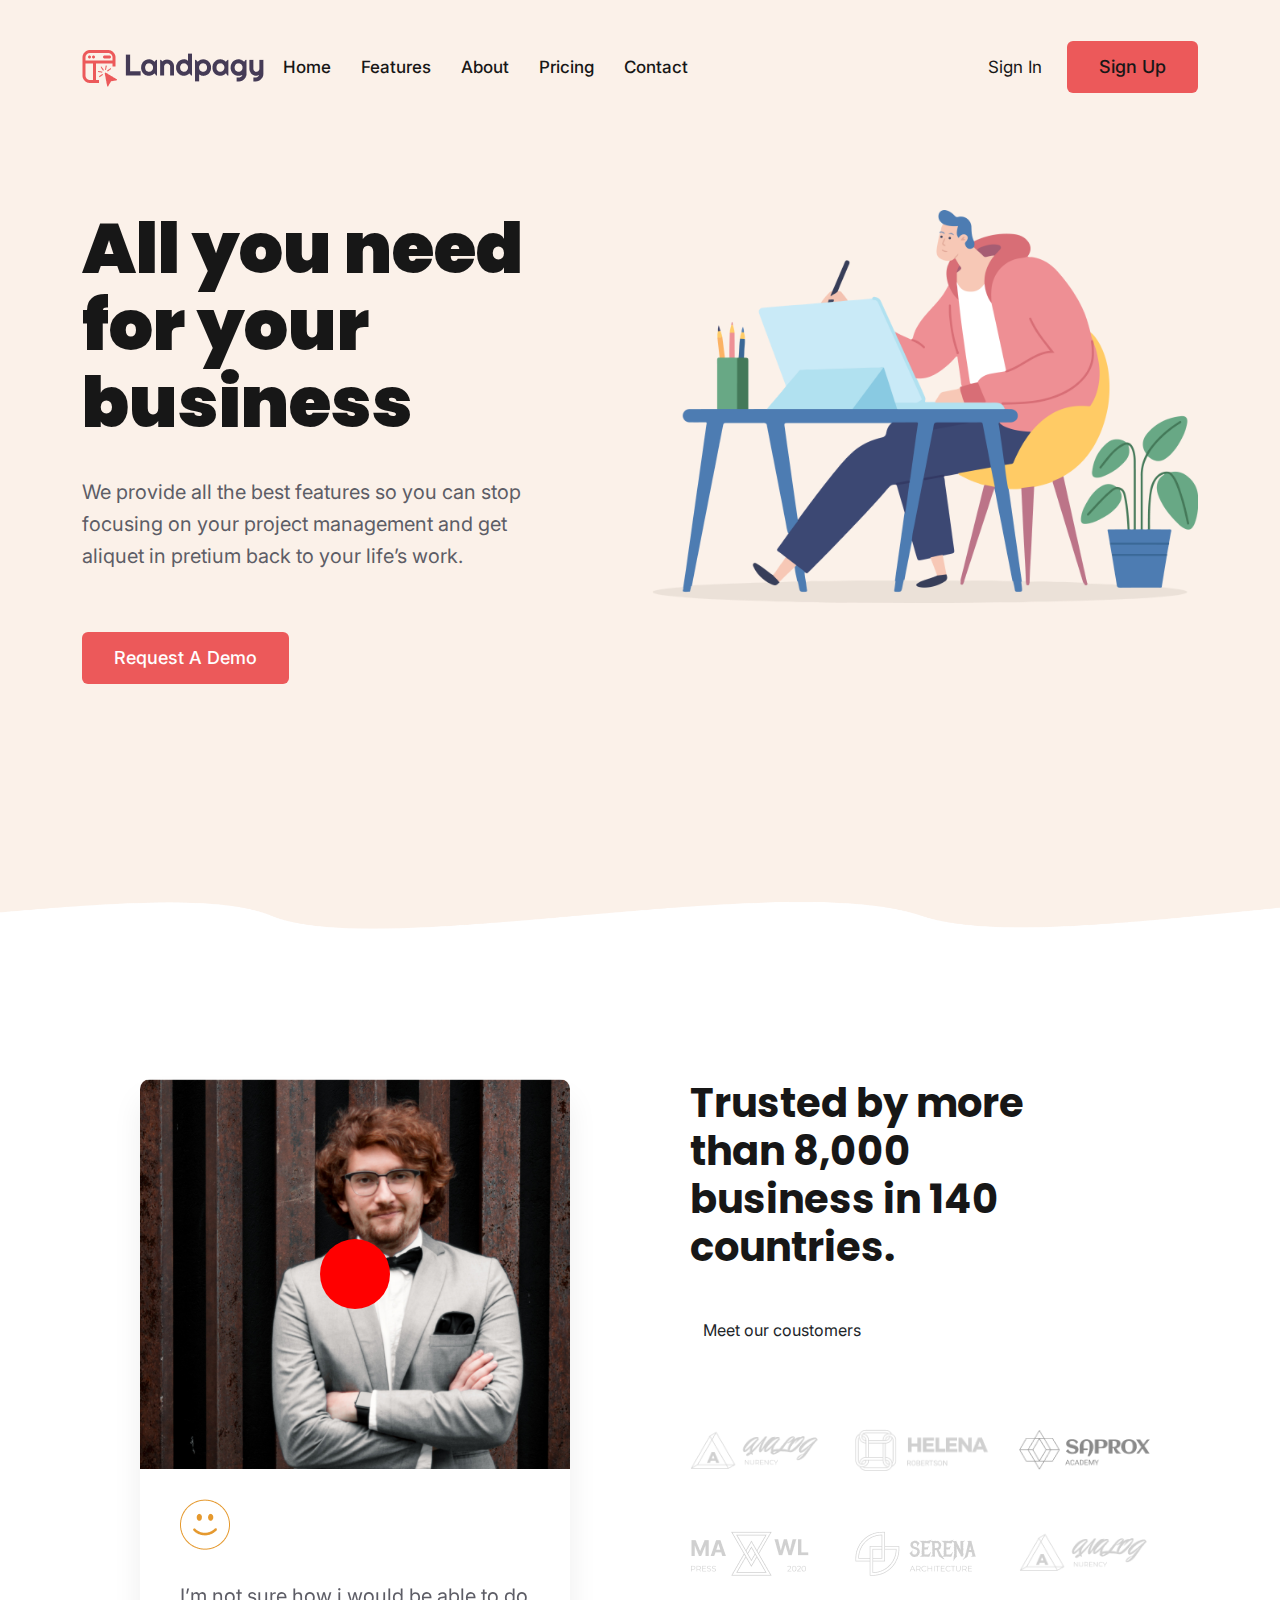
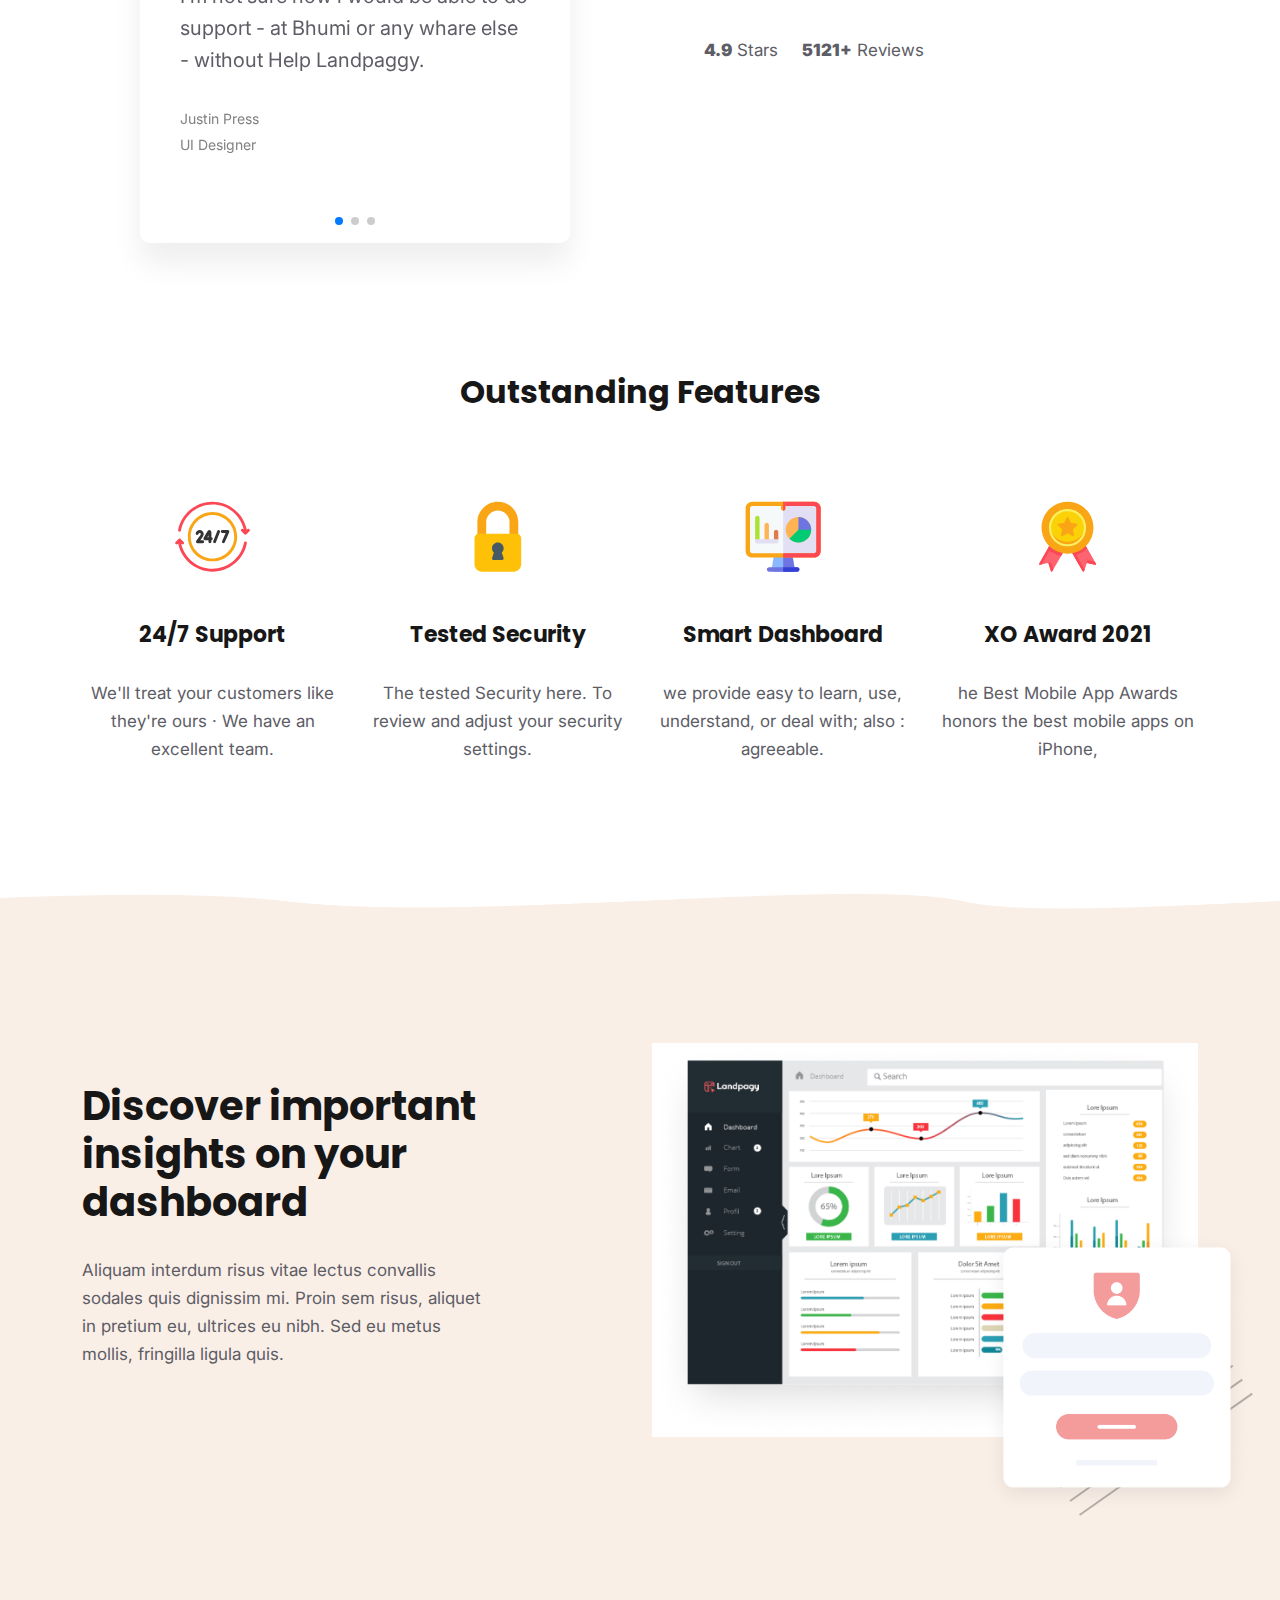
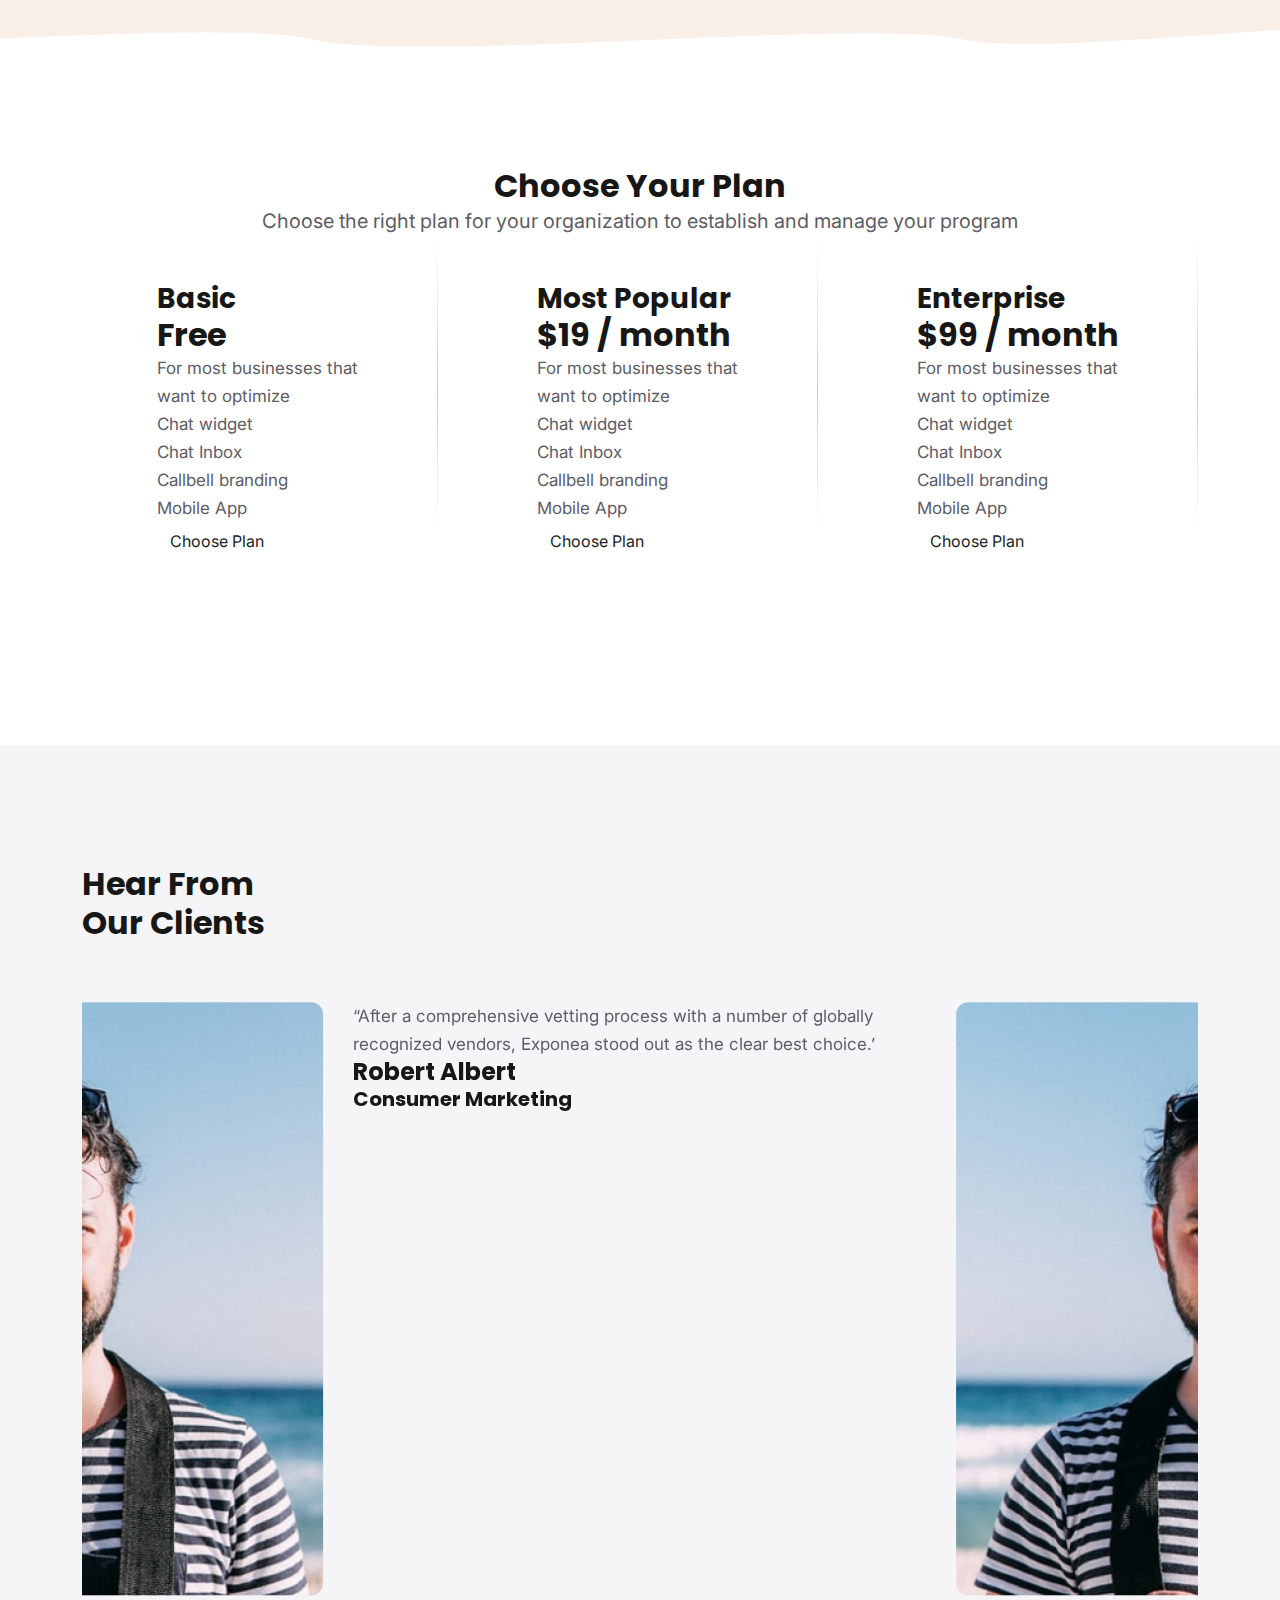
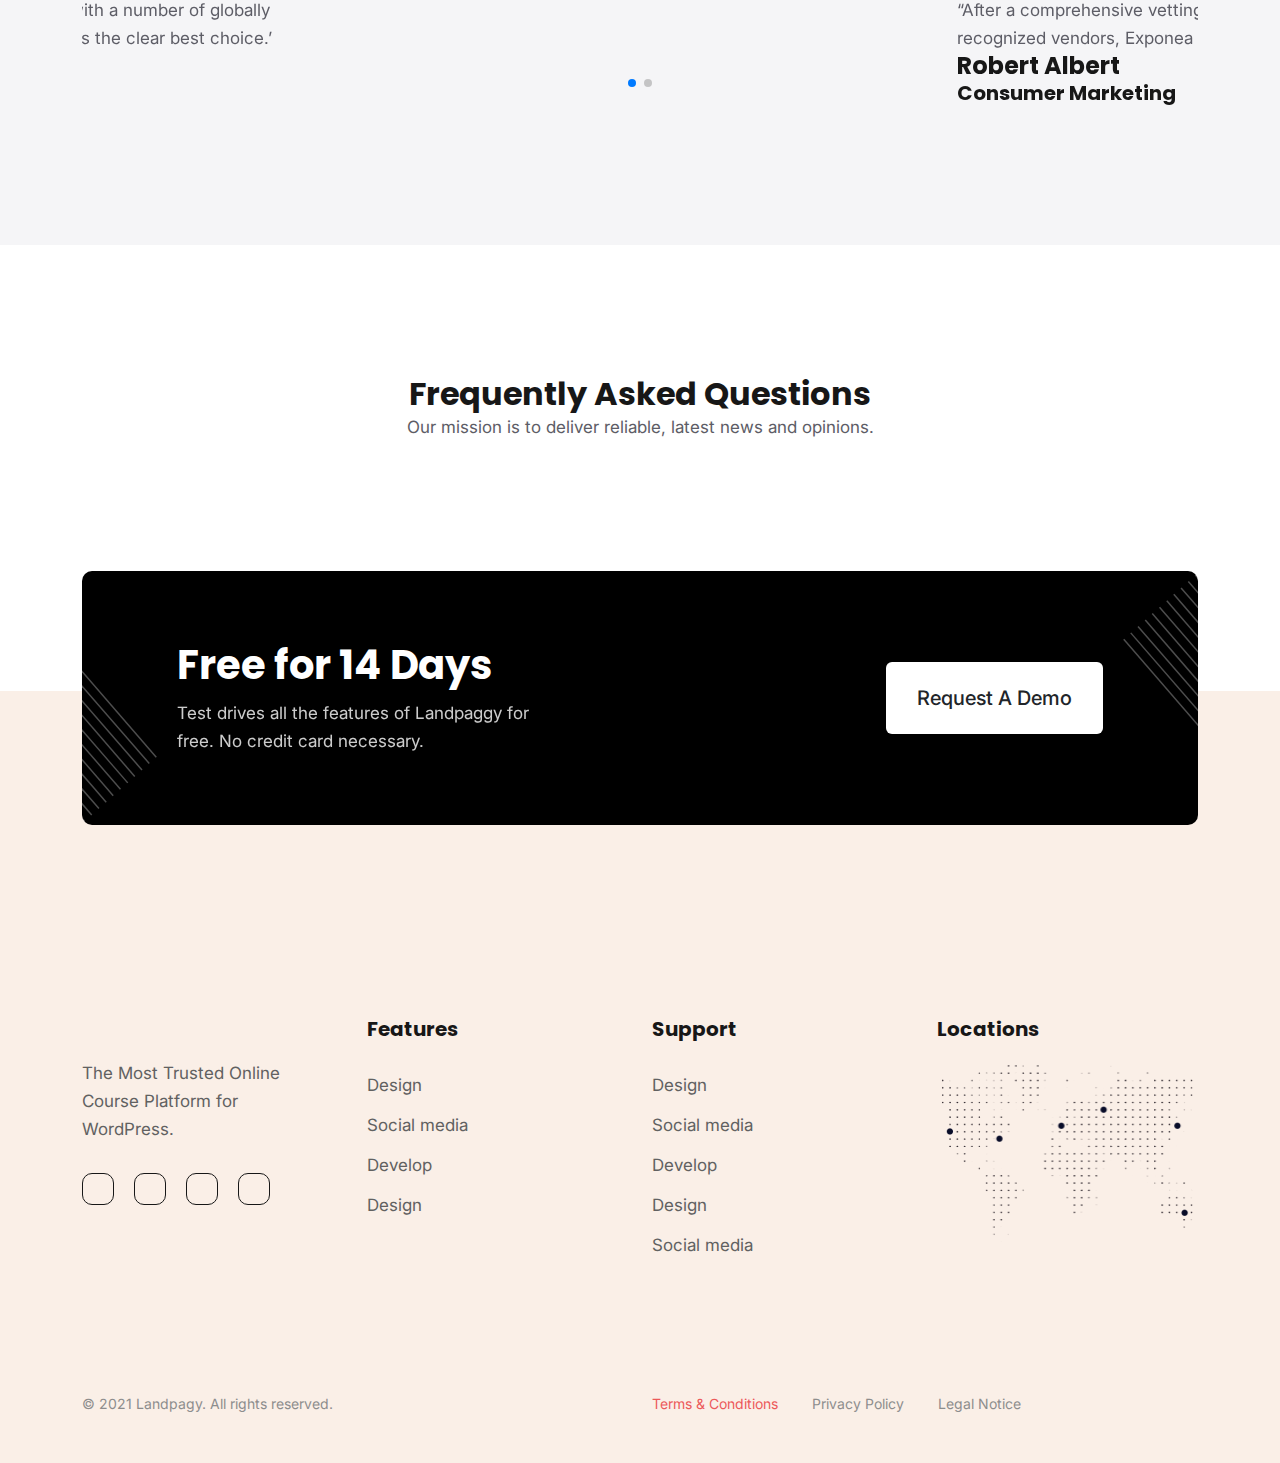
==== commit a4436356: "almost done" ====
--- a/index-2.html
+++ b/index-2.html
@@ -266,95 +266,69 @@
 
 
   <!-- Price Plan Area 2-->
-  <section class="price-plan-area pt-120 pb-140">
-    <div class="container">
-      <div class="section-title-center">
-        <h2 class="wow">Choose Your Plan</h2>
-        <p class="wow">Choose the right plan for your organization to establish and manage your program</p>
-      </div>
-
-      <div class="col-12 wow">
-        <nav>
-          <div class="nav justify-content-center pricing-switch">
-            <button class="nav-link active" id="nav-monthly-tab" data-bs-toggle="tab" data-bs-target="#nav-monthly" type="button" role="tab" aria-controls="nav-monthly" aria-selected="true">
-              Monthly
-            </button>
-
-            <button class="nav-link active" id="nav-annually-tab" data-bs-toggle="tab" data-bs-target="#nav-annually" type="button" role="tab" aria-controls="nav-annually" aria-selected="false">
-              Annually
-            </button>
-          </div>
-        </nav>
-        <div class="tab-content features-tab-content" id="nav-tabContent">
-          <div class="tab-pane active" id="nav-monthly" role="tabpanel" aria-labelledby="nav-monthly-tab">
-            <div class="row pricing-item-two-container">
-              <div class="col-xl-4 col-md-6">
-                <div class="pricing-item-2">
-                  <img src="" alt="">
-                  <h4>Startaer</h4>
-                  <p>Startaer plan for small business and companies.</p>
-                  <div class="price">$30.00</div>
-                  <div class="pack-feature">Up to 10 user+ $3 per user</div>
-                  <a href="" class="btn">Buy Plan</a>
-                </div>
-              </div>
-              <div class="col-xl-4 col-md-6">
-                <div class="pricing-item-2">
-                  <img src="" alt="">
-                  <h4>Business</h4>
-                  <p>Startaer plan for small business and companies.</p>
-                  <div class="price">$30.00</div>
-                  <div class="pack-feature">Up to 10 user+ $3 per user</div>
-                  <a href="" class="btn">Buy Plan</a>
-                </div>
-              </div>
-              <div class="col-xl-4 col-md-6">
-                <div class="pricing-item-2">
-                  <img src="" alt="">
-                  <h4>Entreprise</h4>
-                  <p>Best planning for big entreprise any kind of large company.</p>
-                  <div class="price">$30.00</div>
-                  <div class="pack-feature">Up to 10 user+ $3 per user</div>
-                  <a href="" class="btn">Buy Plan</a>
-                </div>
-              </div>
-            </div>
-          </div>
-          <div class="tab-pane active" id="nav-monthly" role="tabpanel" aria-labelledby="nav-monthly-tab">
-            <div class="row pricing-item-two-container">
-              <div class="col-xl-4 col-md-6">
-                <div class="pricing-item-2">
-                  <img src="" alt="">
-                  <h4>Startaer</h4>
-                  <p>Startaer plan for small business and companies.</p>
-                  <div class="price">$30.00</div>
-                  <div class="pack-feature">Up to 10 user+ $3 per user</div>
-                  <a href="" class="btn">Buy Plan</a>
-                </div>
-              </div>
-              <div class="col-xl-4 col-md-6">
-                <div class="pricing-item-2">
-                  <img src="" alt="">
-                  <h4>Business</h4>
-                  <p>Startaer plan for small business and companies.</p>
-                  <div class="price">$30.00</div>
-                  <div class="pack-feature">Up to 10 user+ $3 per user</div>
-                  <a href="" class="btn">Buy Plan</a>
-                </div>
-              </div>
-              <div class="col-xl-4 col-md-6">
-                <div class="pricing-item-2">
-                  <img src="" alt="">
-                  <h4>Entreprise</h4>
-                  <p>Best planning for big entreprise any kind of large company.</p>
-                  <div class="price">$30.00</div>
-                  <div class="pack-feature">Up to 10 user+ $3 per user</div>
-                  <a href="" class="btn">Buy Plan</a>
-                </div>
-              </div>
-            </div>
-          </div>
-        </div>
+  <section class="price-plan-area-2 pt-120 pb-140">
+    <div class="container">
+      <div class="price-plan-area-content section-title-center">
+        <h2 class="heading-2 wow">Choose Your Plan</h2>
+        <p class="secondary-text wow">Choose the right plan for your organization to establish and manage your program</p>
+      </div>
+
+      <div class="row price-box">
+        <div class="col-lg-4 col-md-4">
+          <div class="price-plan-item">
+            <div class="price-plan-content">
+              <h3 class="price-subtitle">Basic</h3>
+              <h2 class="price-title">Free</h2>
+              <p class="price-text">For most businesses that want to optimize</p>
+              <div class="price-list">
+                <ul>
+                  <li><i class="fa-regular fa-circle-check"></i> Chat widget</li>
+                  <li><i class="fa-regular fa-circle-check"></i> Chat Inbox</li>    
+                  <li><i class="fa-regular fa-circle-check"></i> Callbell branding</li>
+                  <li class="disabled"><i class="fa-regular fa-circle-check"></i> Mobile App</li>
+                </ul>
+              </div>
+            </div>
+            <a href="#" class="btn btn-price-plan">Choose Plan</a>
+          </div>
+        </div>
+        <div class="col-lg-4 col-md-4">
+          <div class="price-plan-item">
+            <div class="price-plan-content">
+              <h3 class="price-subtitle">Most Popular</h3>
+              <h2 class="price-title">$19 <span>/ month</span></h2>
+              <p class="price-text">For most businesses that want to optimize</p>
+              <div class="price-list">
+                <ul>
+                  <li><i class="fa-regular fa-circle-check"></i> Chat widget</li>
+                  <li><i class="fa-regular fa-circle-check"></i> Chat Inbox</li>    
+                  <li><i class="fa-regular fa-circle-check"></i> Callbell branding</li>
+                  <li><i class="fa-regular fa-circle-check"></i> Mobile App</li>
+                </ul>
+              </div>
+            </div>
+            <a href="#" class="btn btn-price-plan">Choose Plan</a>
+          </div>
+        </div>
+        <div class="col-lg-4 col-md-4">
+          <div class="price-plan-item">
+            <div class="price-plan-content">
+              <h3 class="price-subtitle">Enterprise</h3>
+              <h2 class="price-title">$99 <span>/ month</span></h2>
+              <p class="price-text">For most businesses that want to optimize</p>
+              <div class="price-list">
+                <ul>
+                  <li><i class="fa-regular fa-circle-check"></i> Chat widget</li>
+                  <li><i class="fa-regular fa-circle-check"></i> Chat Inbox</li>    
+                  <li><i class="fa-regular fa-circle-check"></i> Callbell branding</li>
+                  <li><i class="fa-regular fa-circle-check"></i> Mobile App</li>
+                </ul>
+              </div>
+            </div>
+            <a href="#" class="btn btn-price-plan">Choose Plan</a>
+          </div>
+        </div>
+       
       </div>
     </div>
   </section>
@@ -371,35 +345,35 @@
         </div>
         <div class="col-6 "></div>
       </div>
-    </div>
-    <div id="software-testimonial" class="testimonial-container testimonial-items swiper">
-      <div class="swiper-wrapper">
-        <div class="testimonial-item swiper-slide">
-          <div class="testimonial-item-img">
-            <img src="assets/img/Img.png" alt="">
-          </div>
-          <div class="testimonial-item-content">
-            <p class="item-text">
-              “After a comprehensive vetting process with a number of globally recognized vendors, Exponea stood out as the clear best choice.’ 
-            </p>
-            <h4 class="item-title">Robert Albert</h4>
-            <h5 class="item-title">Consumer Marketing</h5>
-          </div>
-        </div>
-        <div class="testimonial-item swiper-slide">
-          <div class="testimonial-item-img">
-            <img src="assets/img/img (1).png" alt="">
-          </div>
-          <div class="testimonial-item-content">
-            <p class="item-text">
-              “After a comprehensive vetting process with a number of globally recognized vendors, Exponea stood out as the clear best choice.’ 
-            </p>
-            <h4 class="item-title">Robert Albert</h4>
-            <h5 class="item-title">Consumer Marketing</h5>
-          </div>
-        </div>
-      </div>
-      <div class="swiper-pagination"></div>
+      <div id="software-testimonial" class="testimonial-container testimonial-items swiper">
+        <div class="swiper-wrapper">
+          <div class="testimonial-item swiper-slide">
+            <div class="testimonial-item-img">
+              <img src="assets/img/Img.png" alt="">
+            </div>
+            <div class="testimonial-item-content">
+              <p class="item-text">
+                “After a comprehensive vetting process with a number of globally recognized vendors, Exponea stood out as the clear best choice.’ 
+              </p>
+              <h4 class="item-title">Robert Albert</h4>
+              <h5 class="item-title">Consumer Marketing</h5>
+            </div>
+          </div>
+          <div class="testimonial-item swiper-slide">
+            <div class="testimonial-item-img">
+              <img src="assets/img/img (1).png" alt="">
+            </div>
+            <div class="testimonial-item-content">
+              <p class="item-text">
+                “After a comprehensive vetting process with a number of globally recognized vendors, Exponea stood out as the clear best choice.’ 
+              </p>
+              <h4 class="item-title">Robert Albert</h4>
+              <h5 class="item-title">Consumer Marketing</h5>
+            </div>
+          </div>
+        </div>
+        <div class="swiper-pagination"></div>
+      </div>
     </div>
   </section>
    <!-- ========== Testimonial Area  ========== -->
--- a/assets/css/responsive.css
+++ b/assets/css/responsive.css
@@ -99,6 +99,28 @@
         width: 100%;
         padding-bottom: 15px;
     }
+
+    .testimonial-area-1{
+        padding-left: 15px;
+        padding-right: 15px;
+    }
+
+    .testimonial-item-content{
+        width: 100%;
+    }
+
+    .billing-testimonial{
+        margin: 15px !important;
+        
+    }
+
+    .testimonial-item{
+        display: grid !important;
+    }
+
+    .testimonial-item-img {
+        margin-bottom: 15px;
+      }
 }
 @media(max-width: 575px){
     .banner-area{
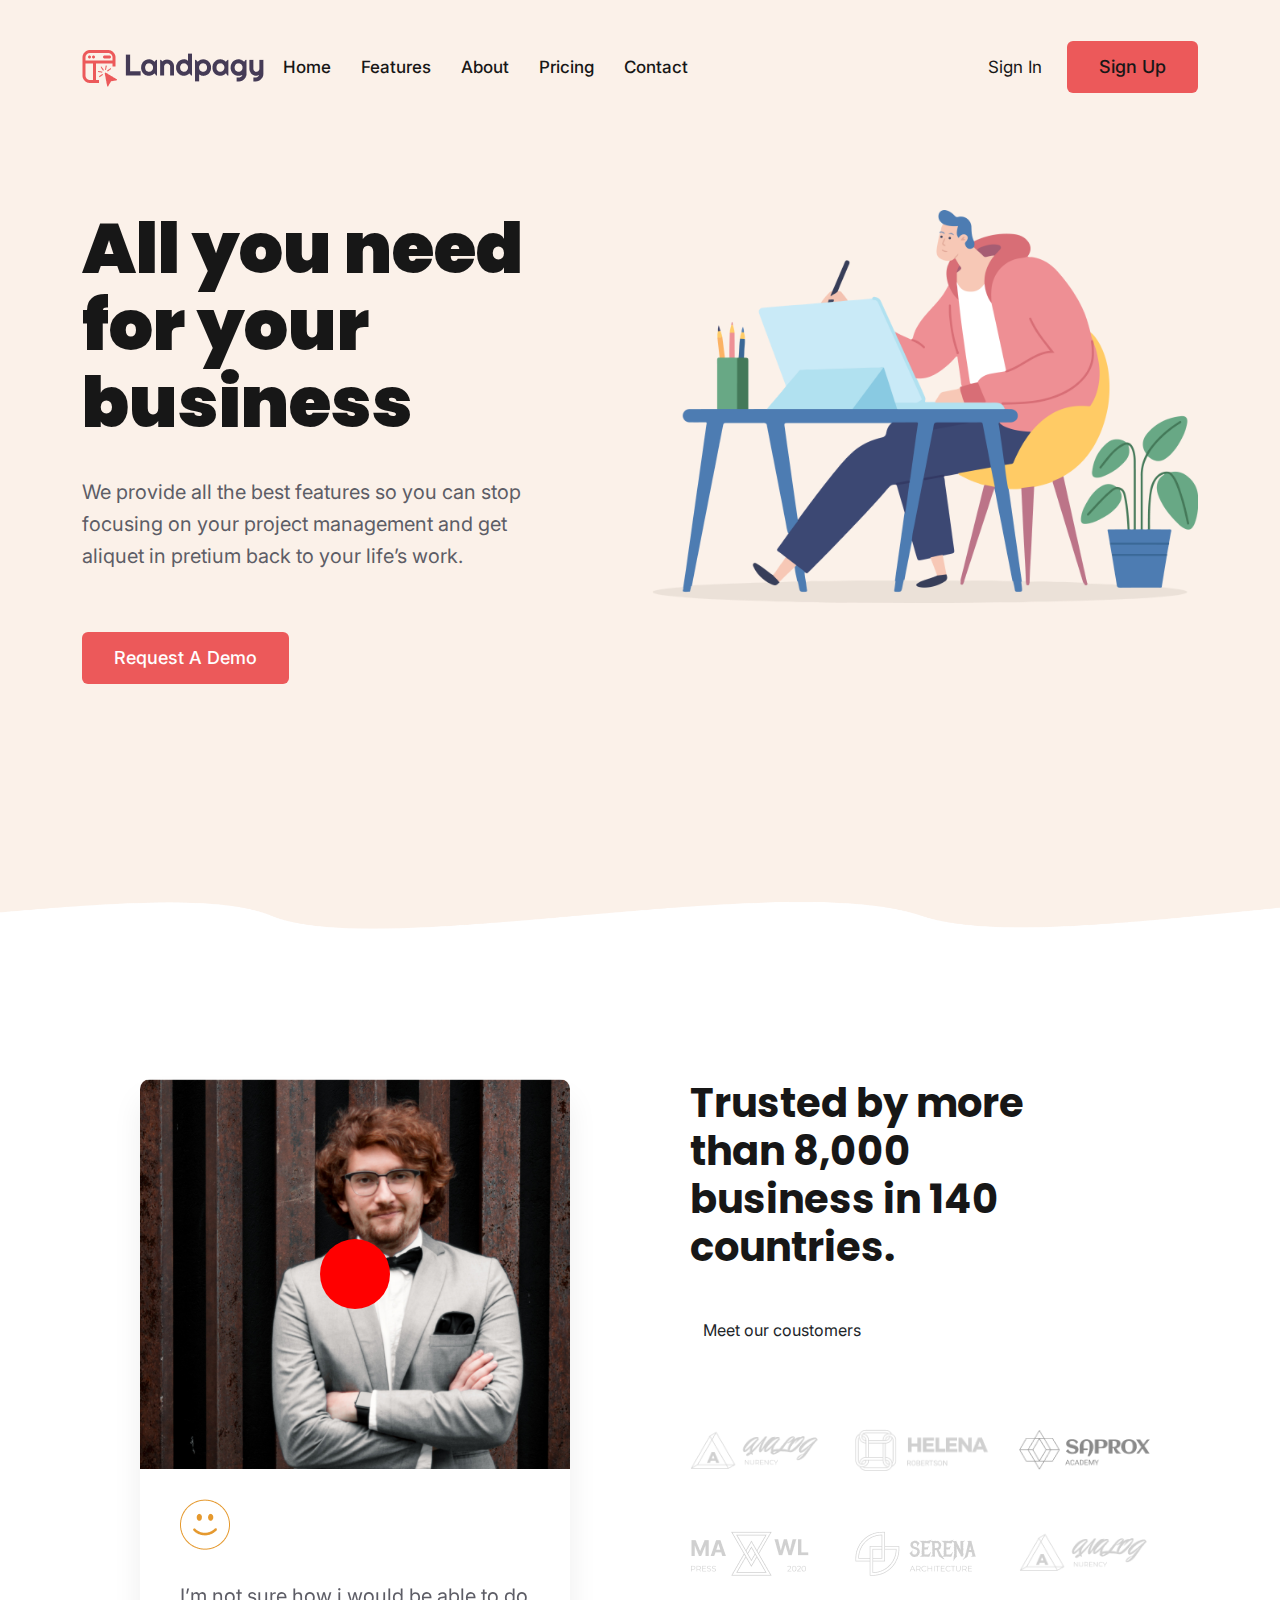
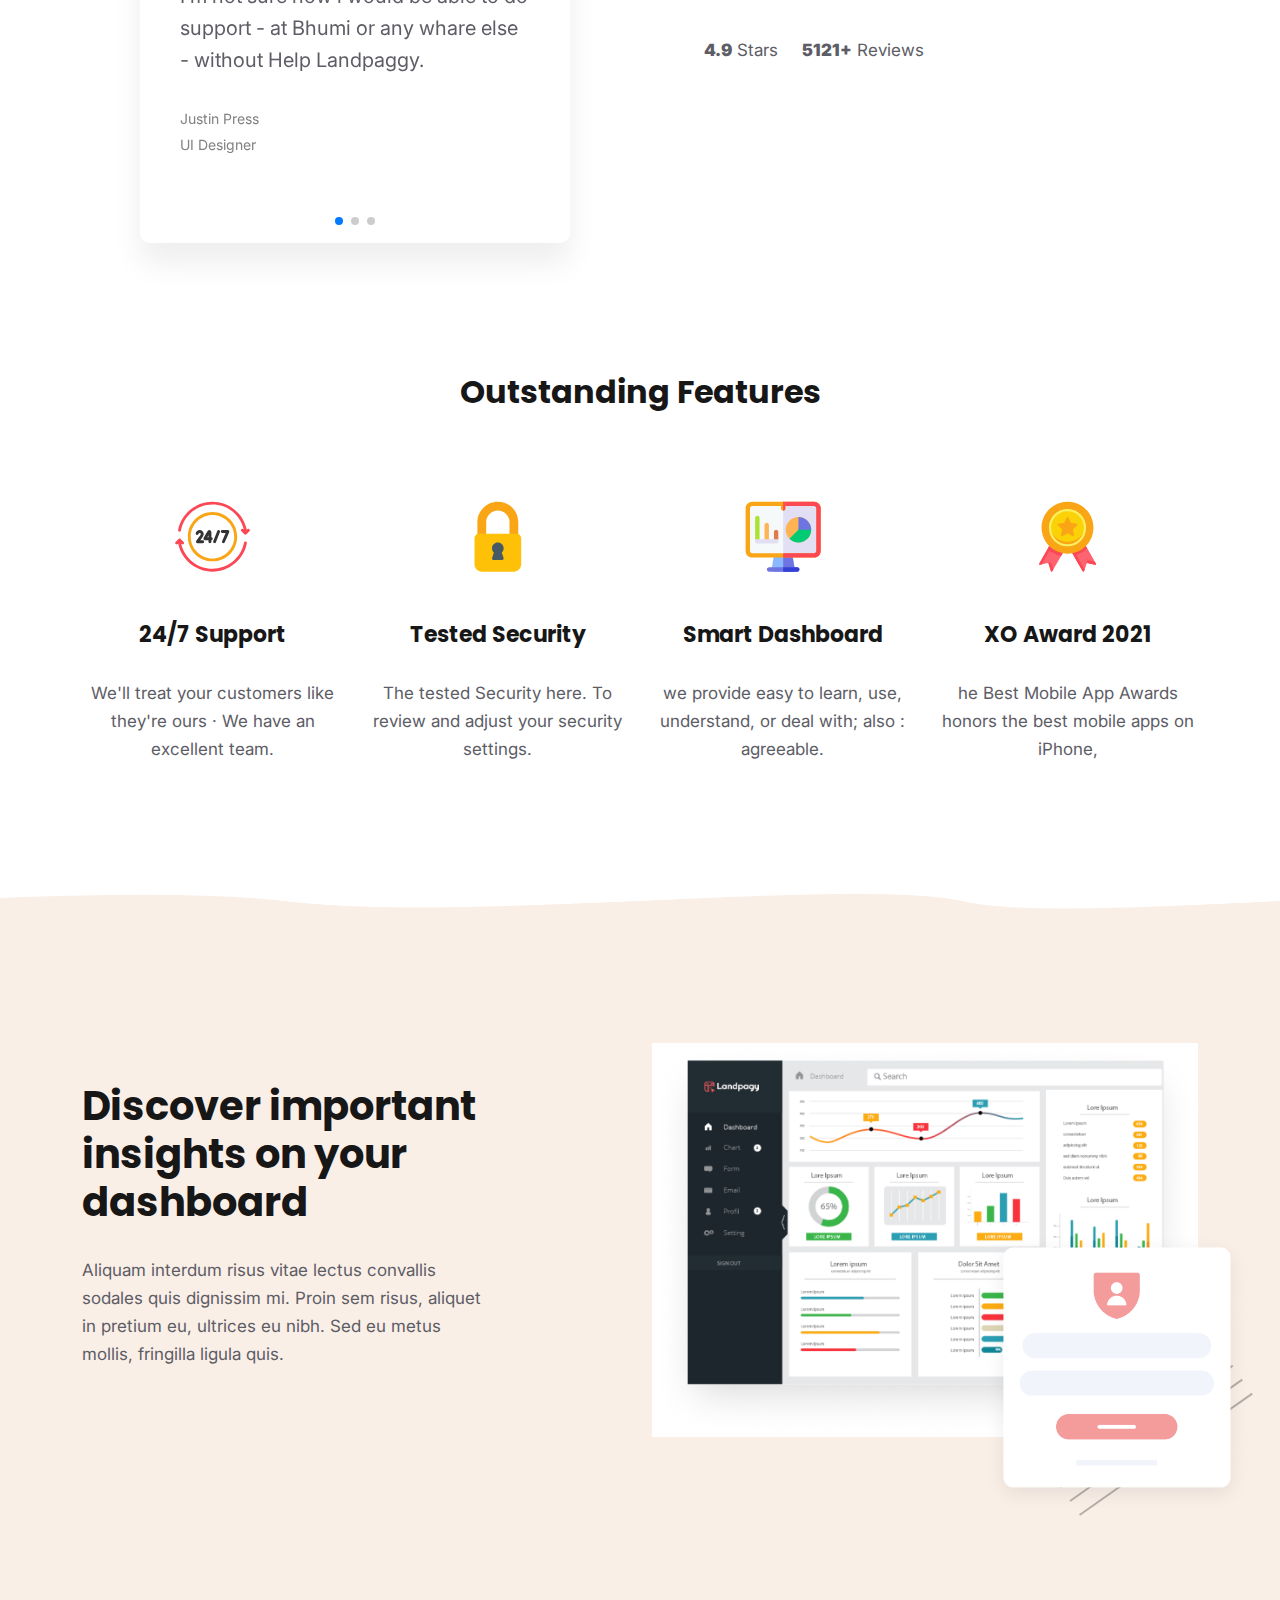
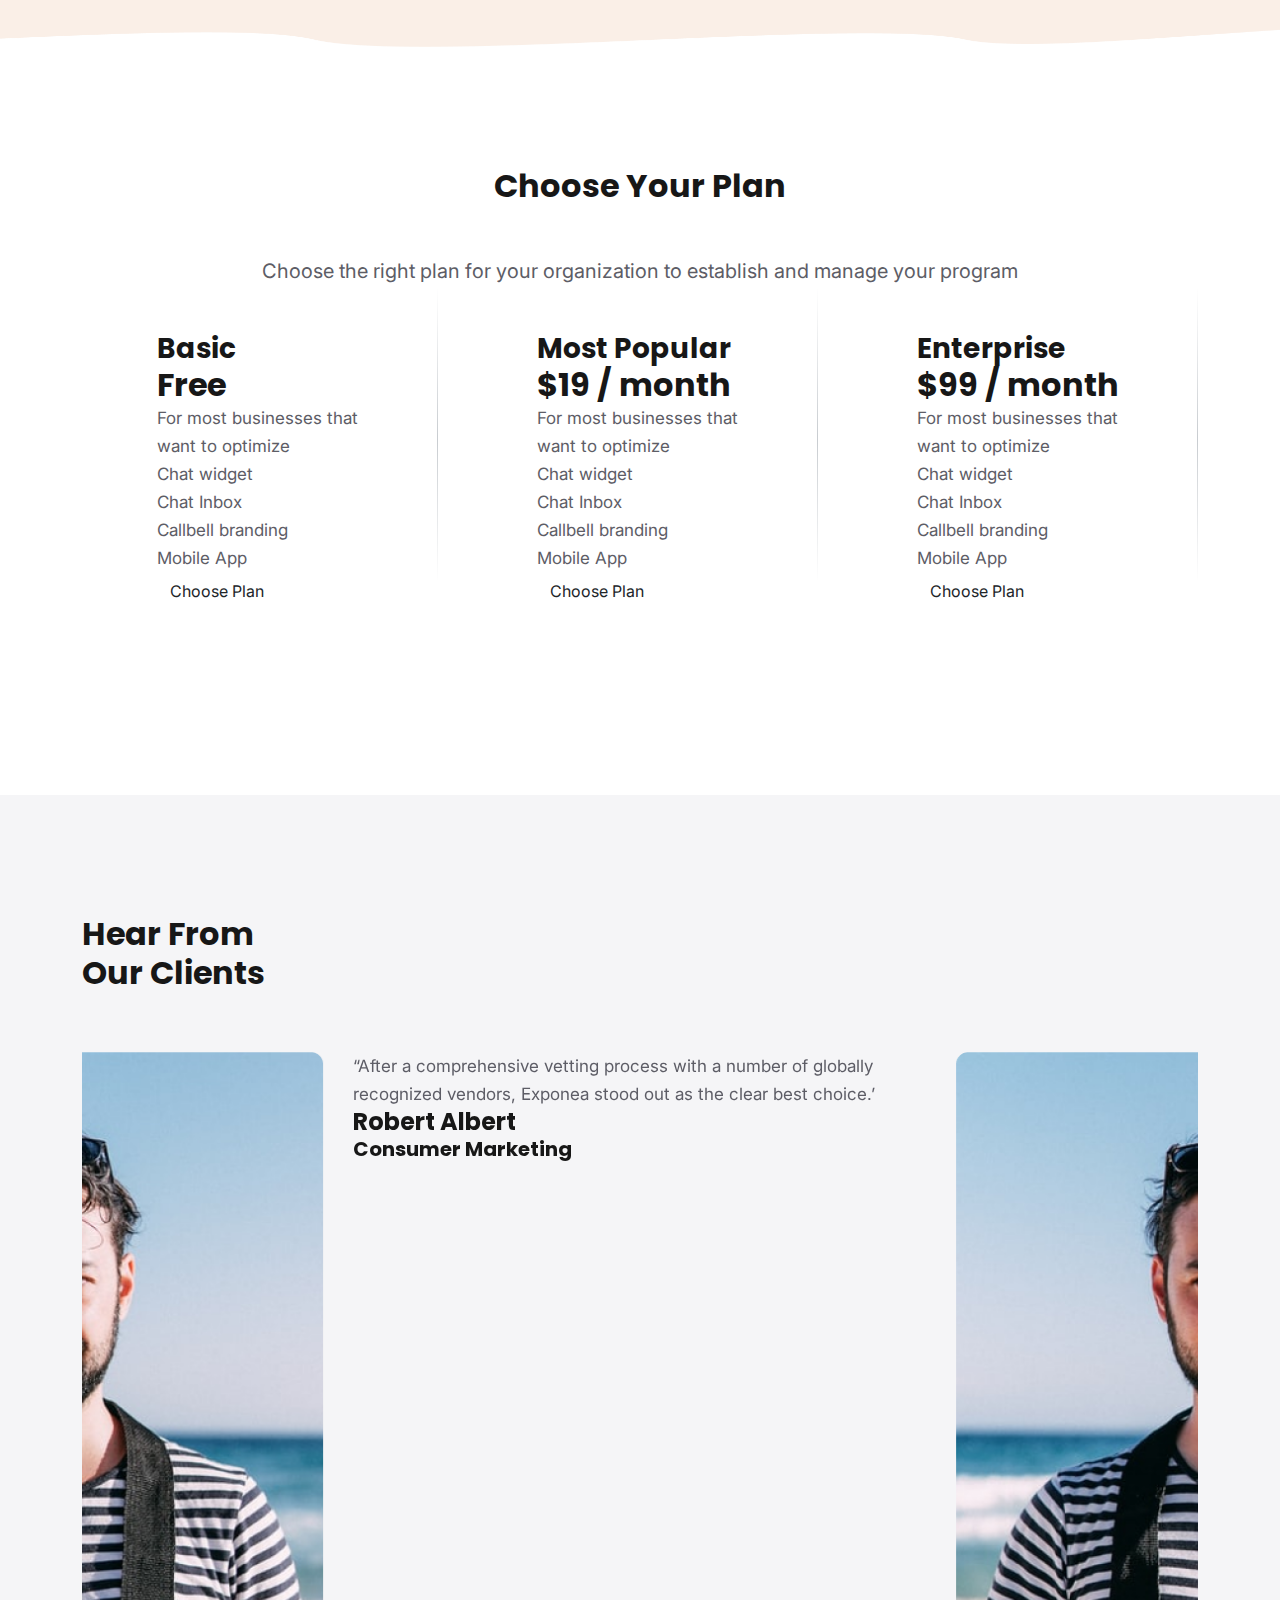
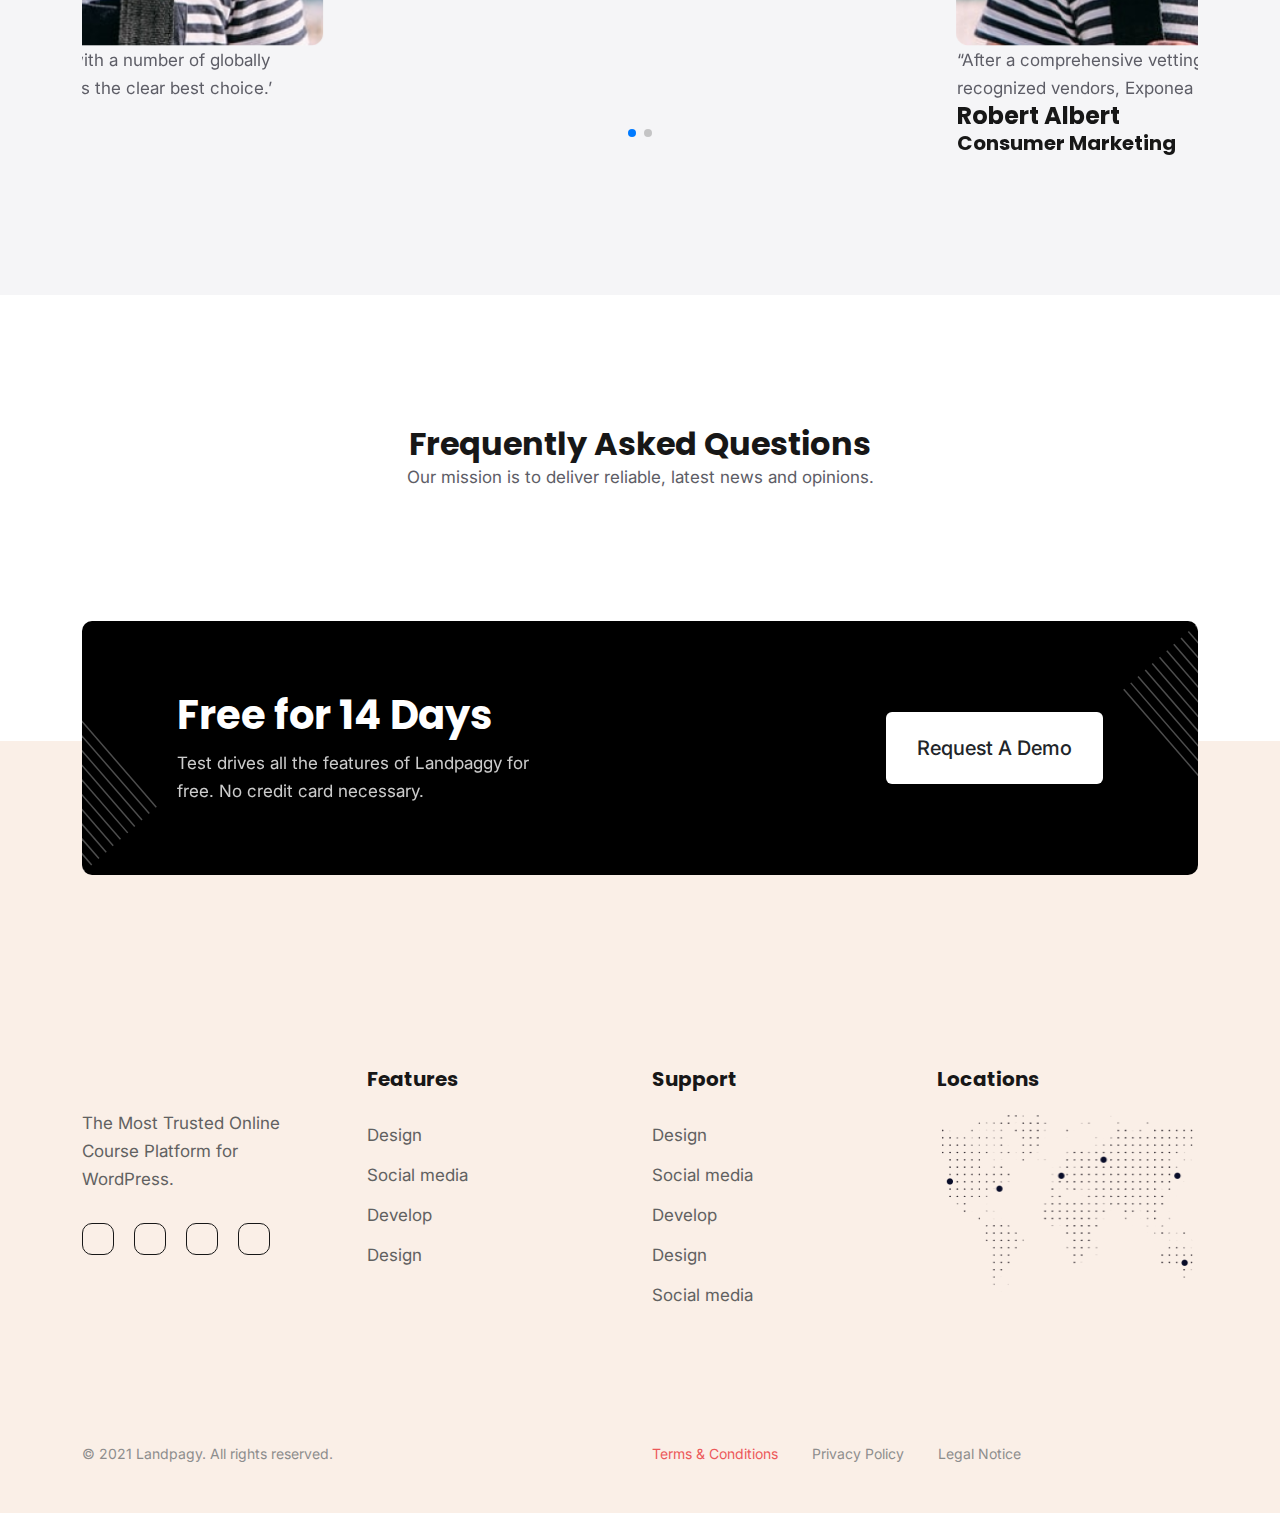
==== commit 30be2de8: "almost near" ====
--- a/index-2.html
+++ b/index-2.html
@@ -269,7 +269,7 @@
   <section class="price-plan-area-2 pt-120 pb-140">
     <div class="container">
       <div class="price-plan-area-content section-title-center">
-        <h2 class="heading-2 wow">Choose Your Plan</h2>
+        <h2 class="heading-2 mb-50 wow">Choose Your Plan</h2>
         <p class="secondary-text wow">Choose the right plan for your organization to establish and manage your program</p>
       </div>
 
--- a/assets/css/responsive.css
+++ b/assets/css/responsive.css
@@ -82,6 +82,21 @@
     .right-nav{
         margin-left: -11%;
     }
+
+    .client-title{
+        margin-top: 40px;
+    }
+
+    .cta-box.bg-black.pt-70.pb-70 {
+        text-align: center;
+        padding-left: 10px;
+      }
+
+      .footer-menu-social.pt-30 {
+        display: flex;
+        justify-content: center;
+        margin: 10px 0;
+      }
     
 }
 @media(max-width: 767px){
